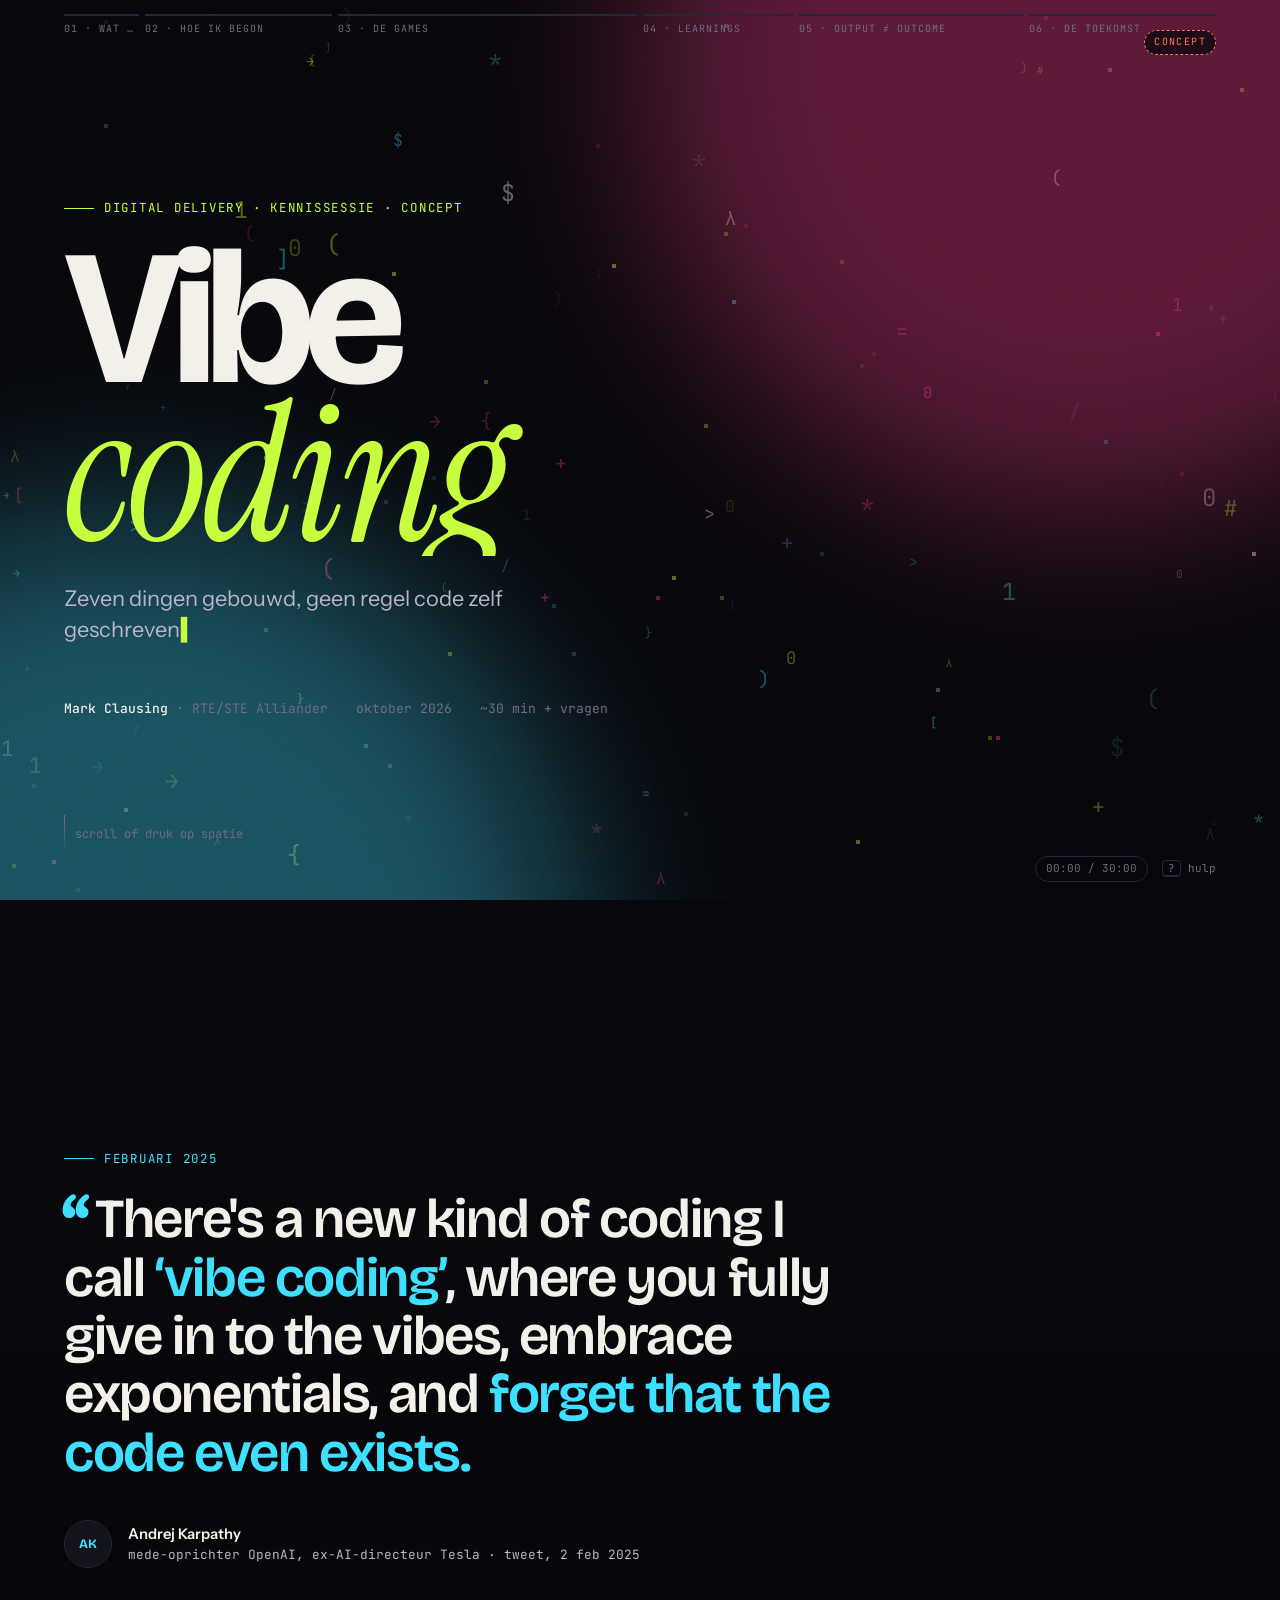
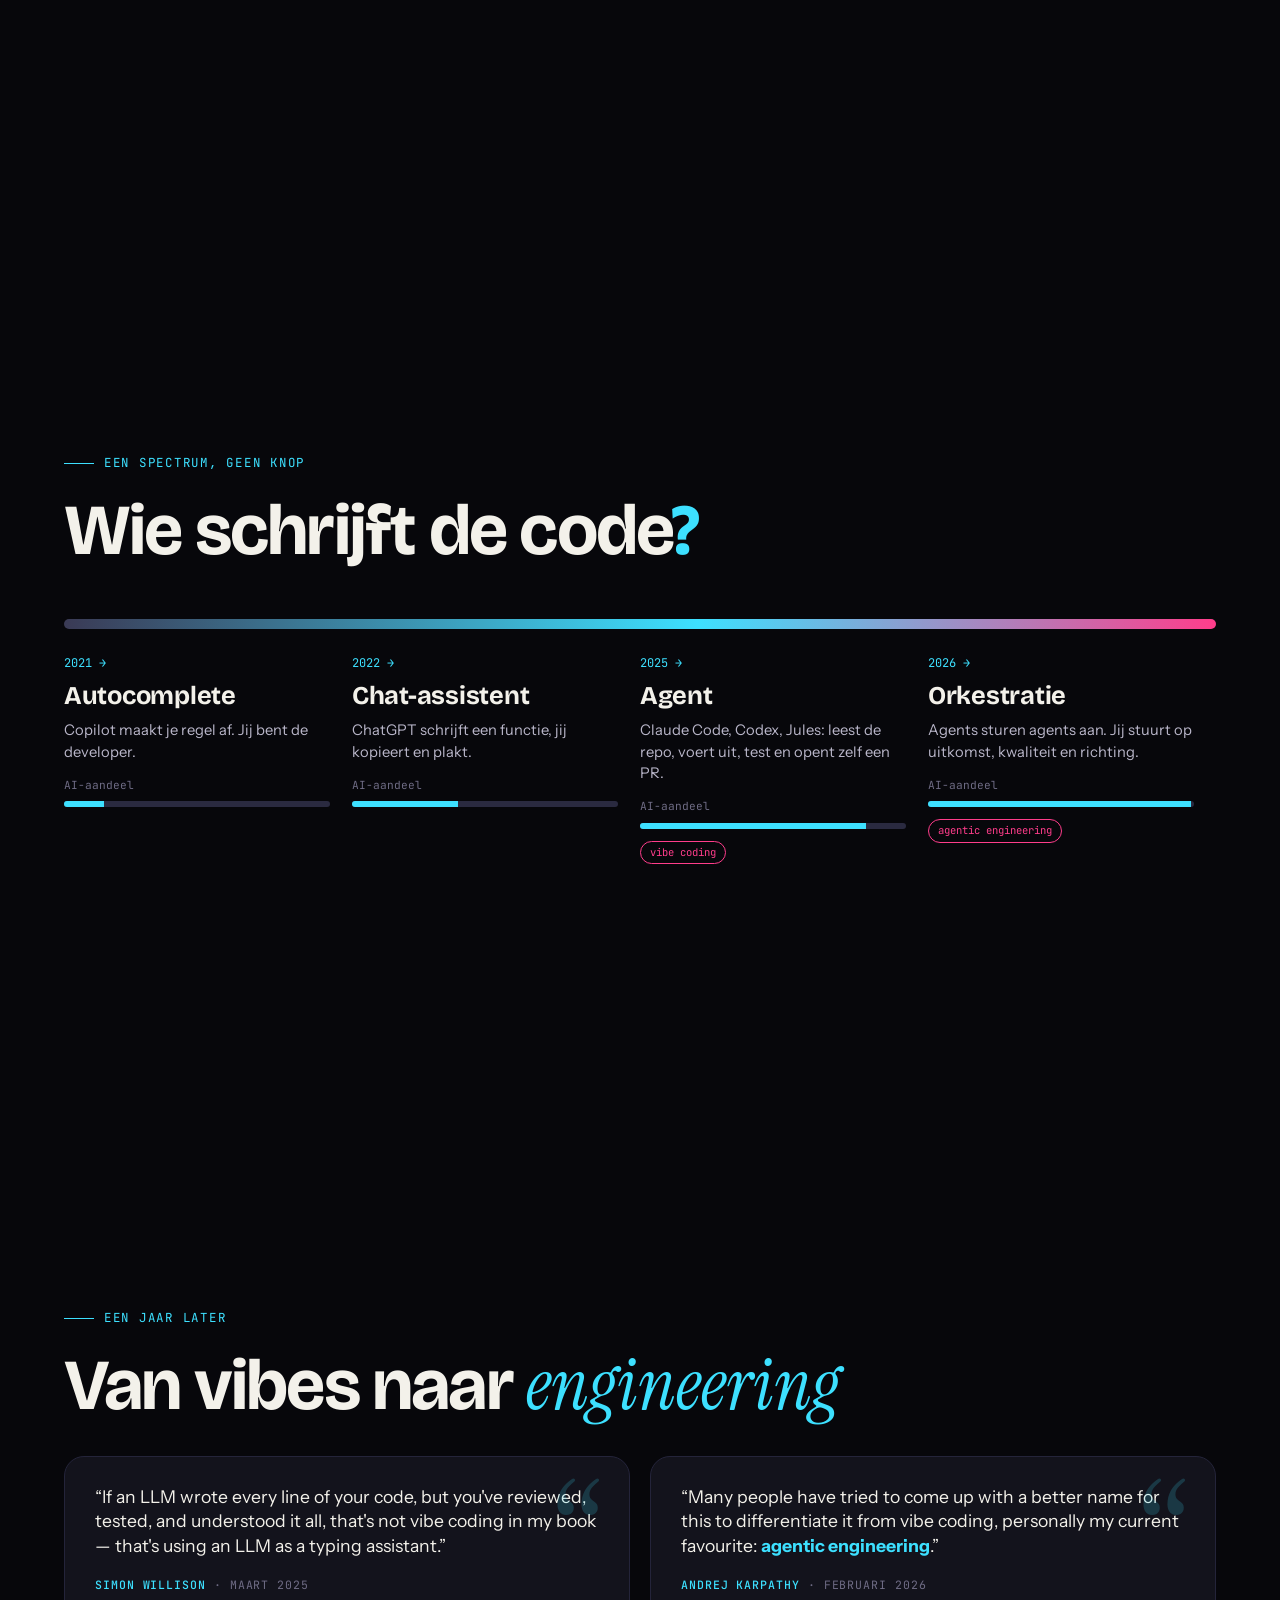
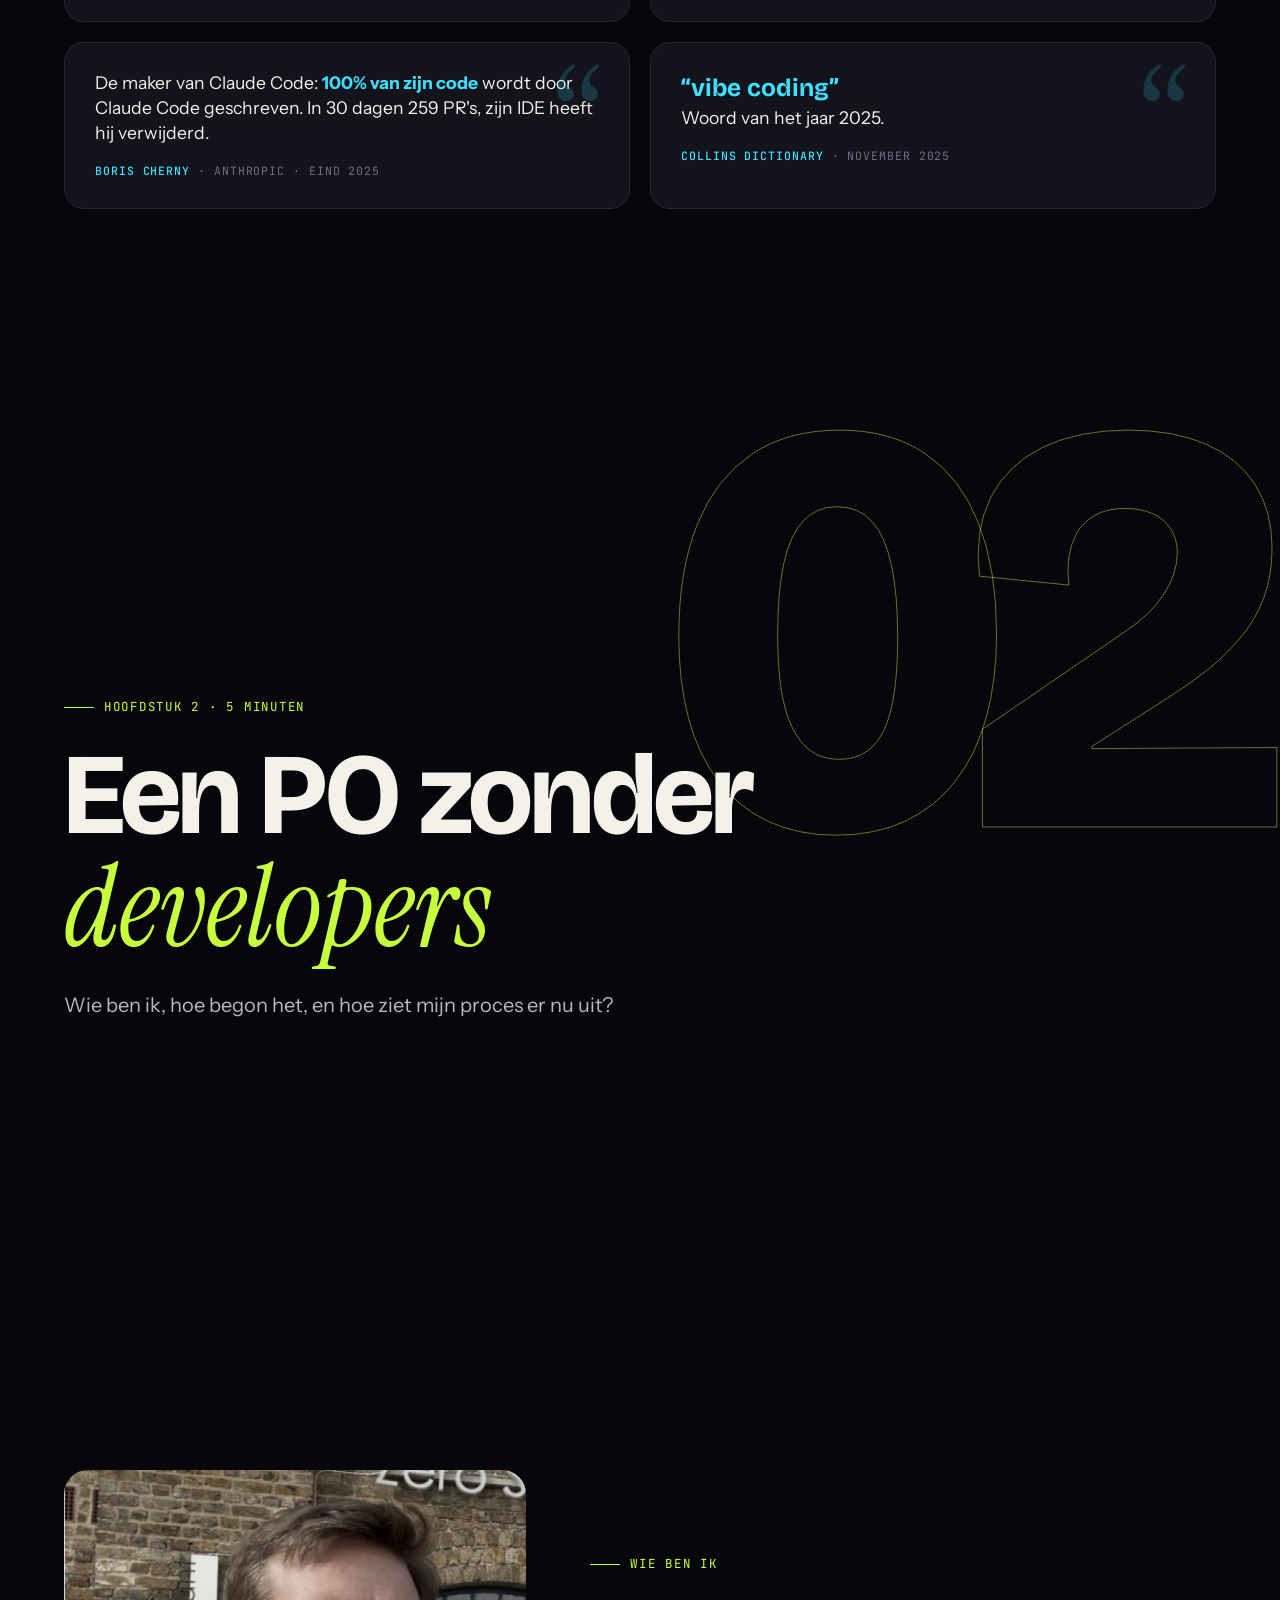
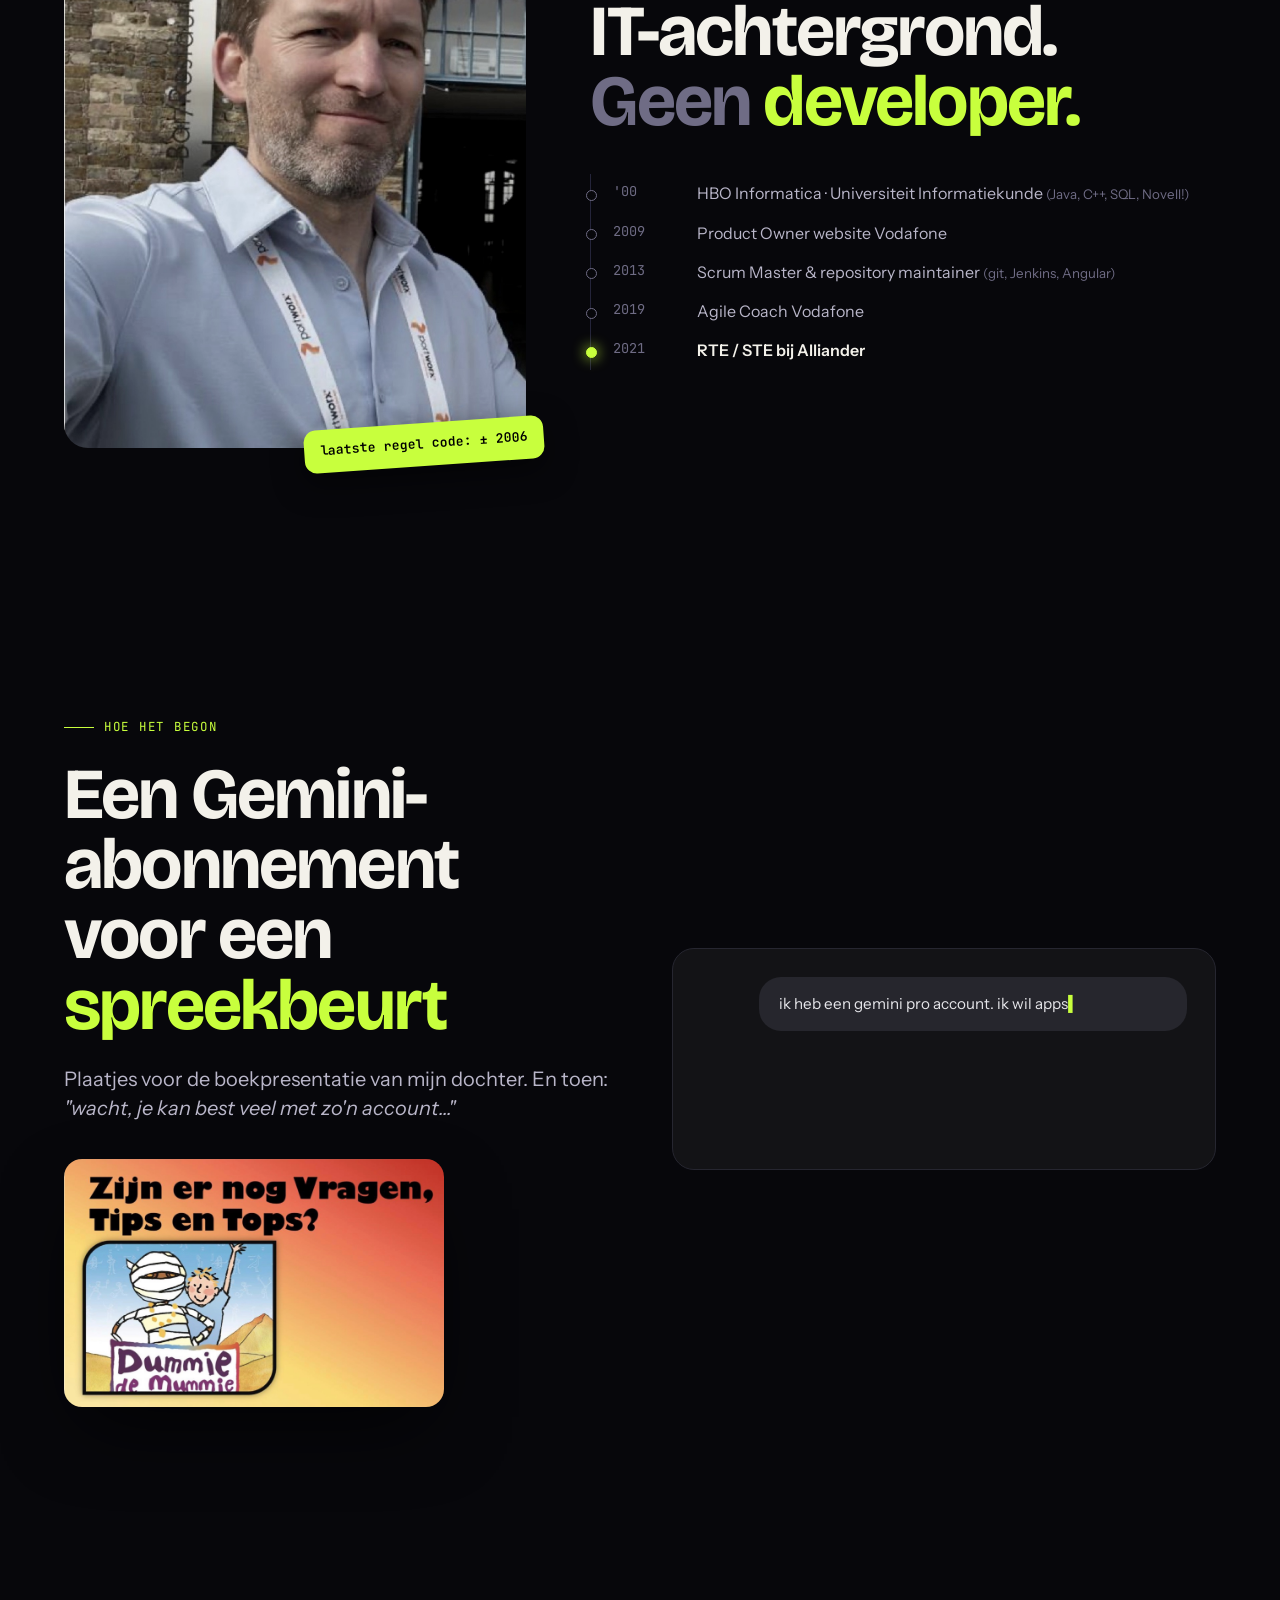
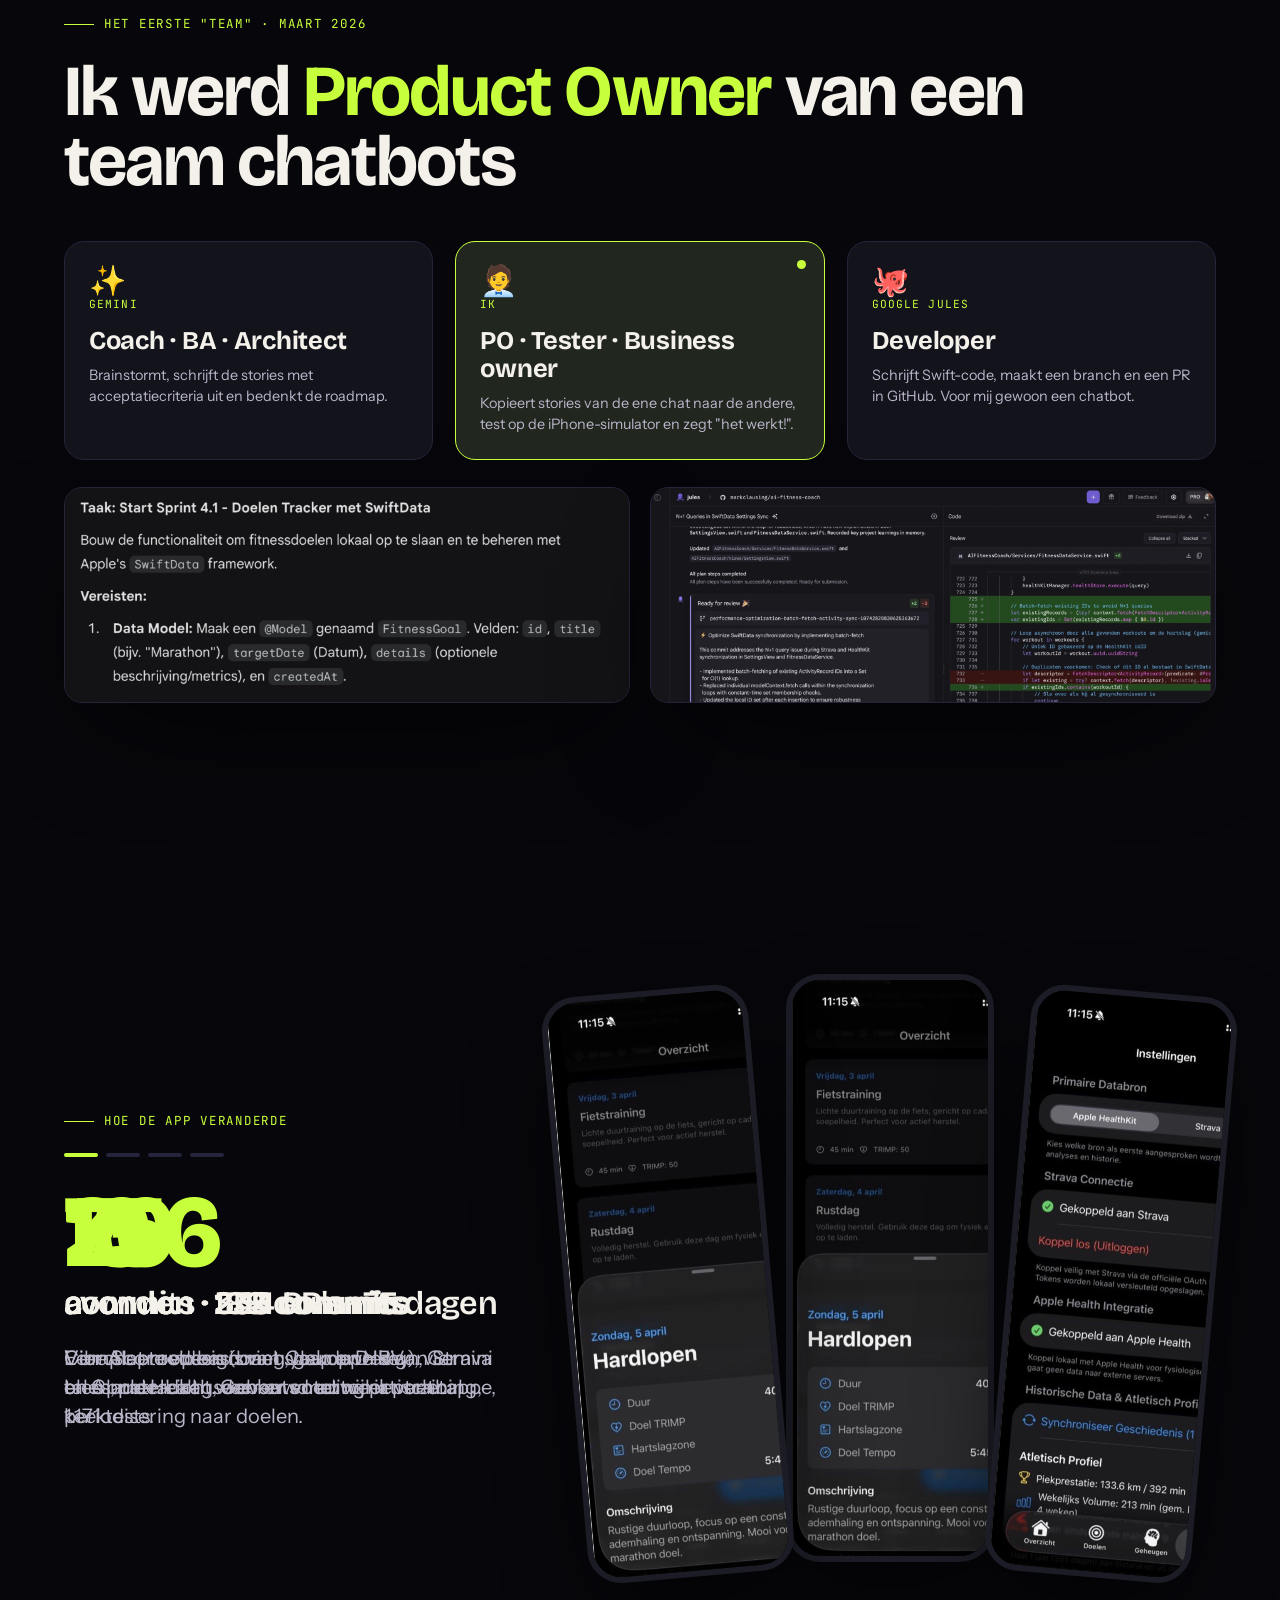
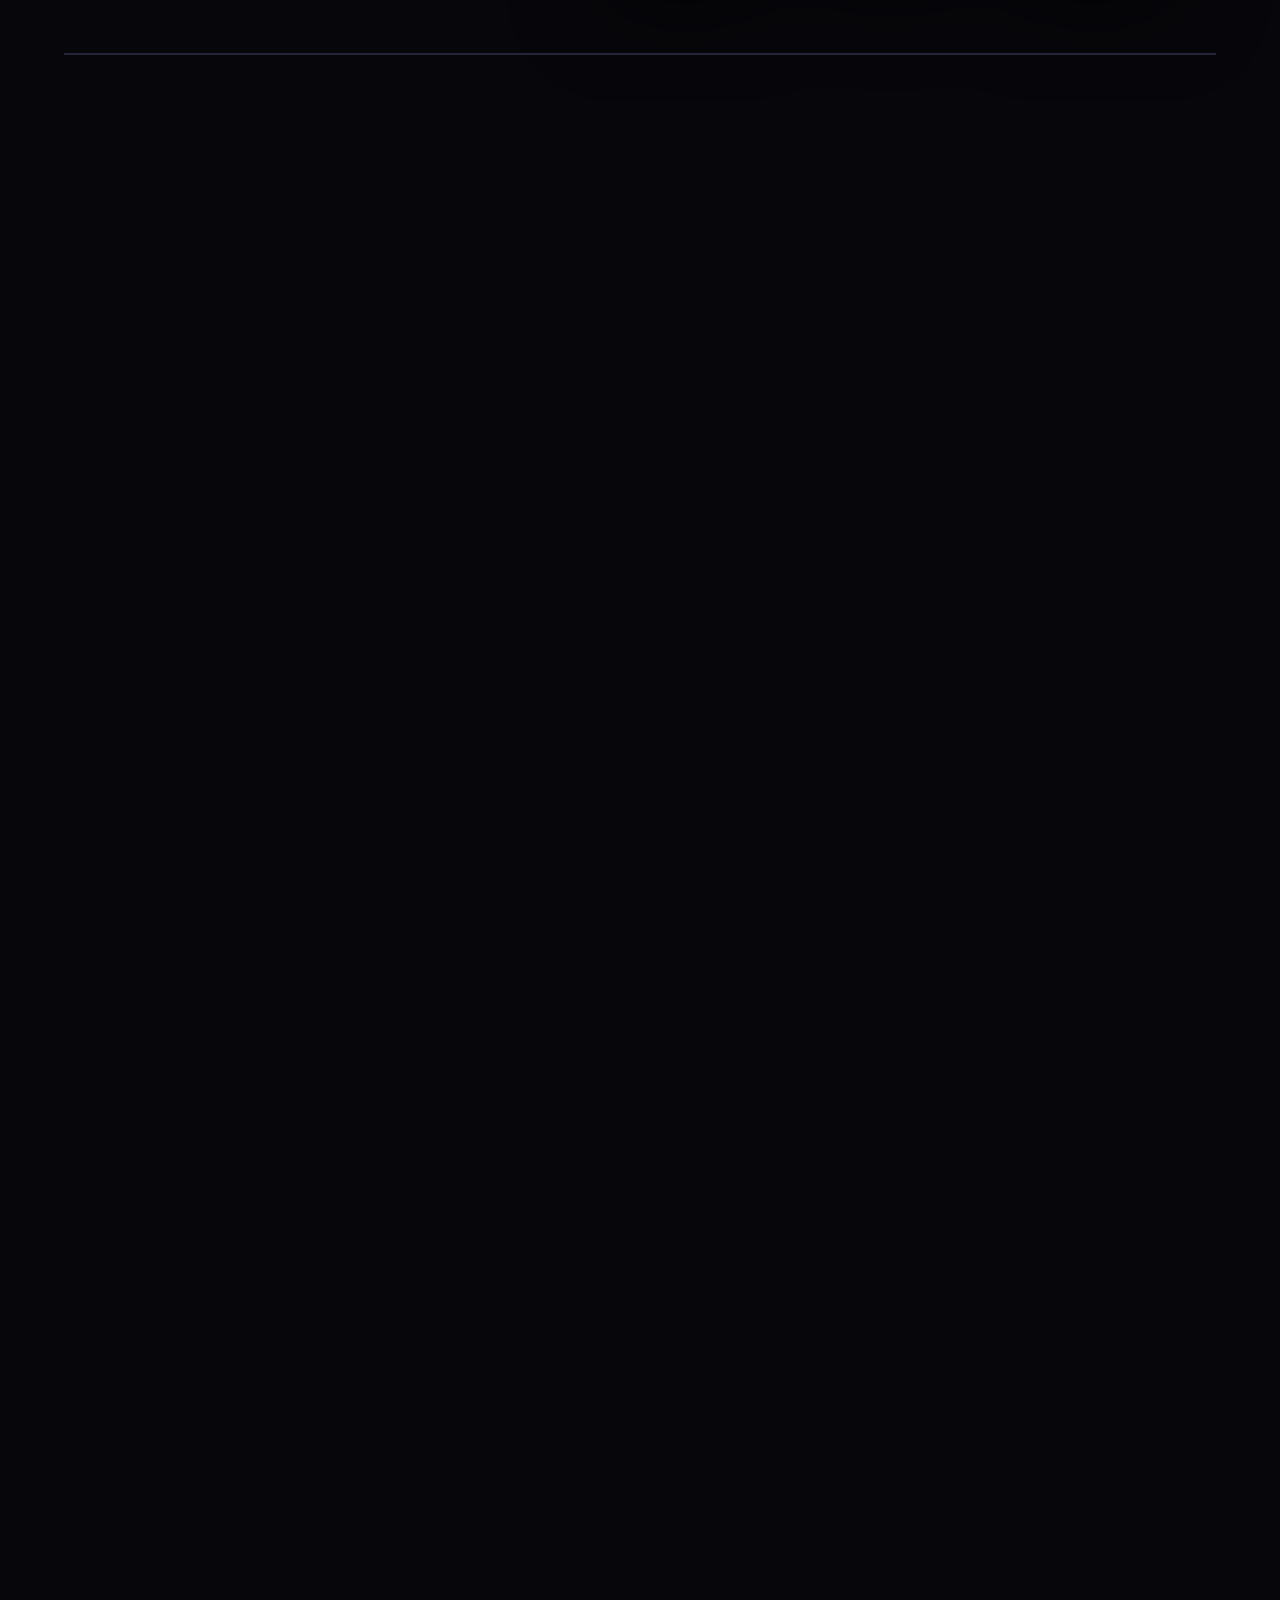
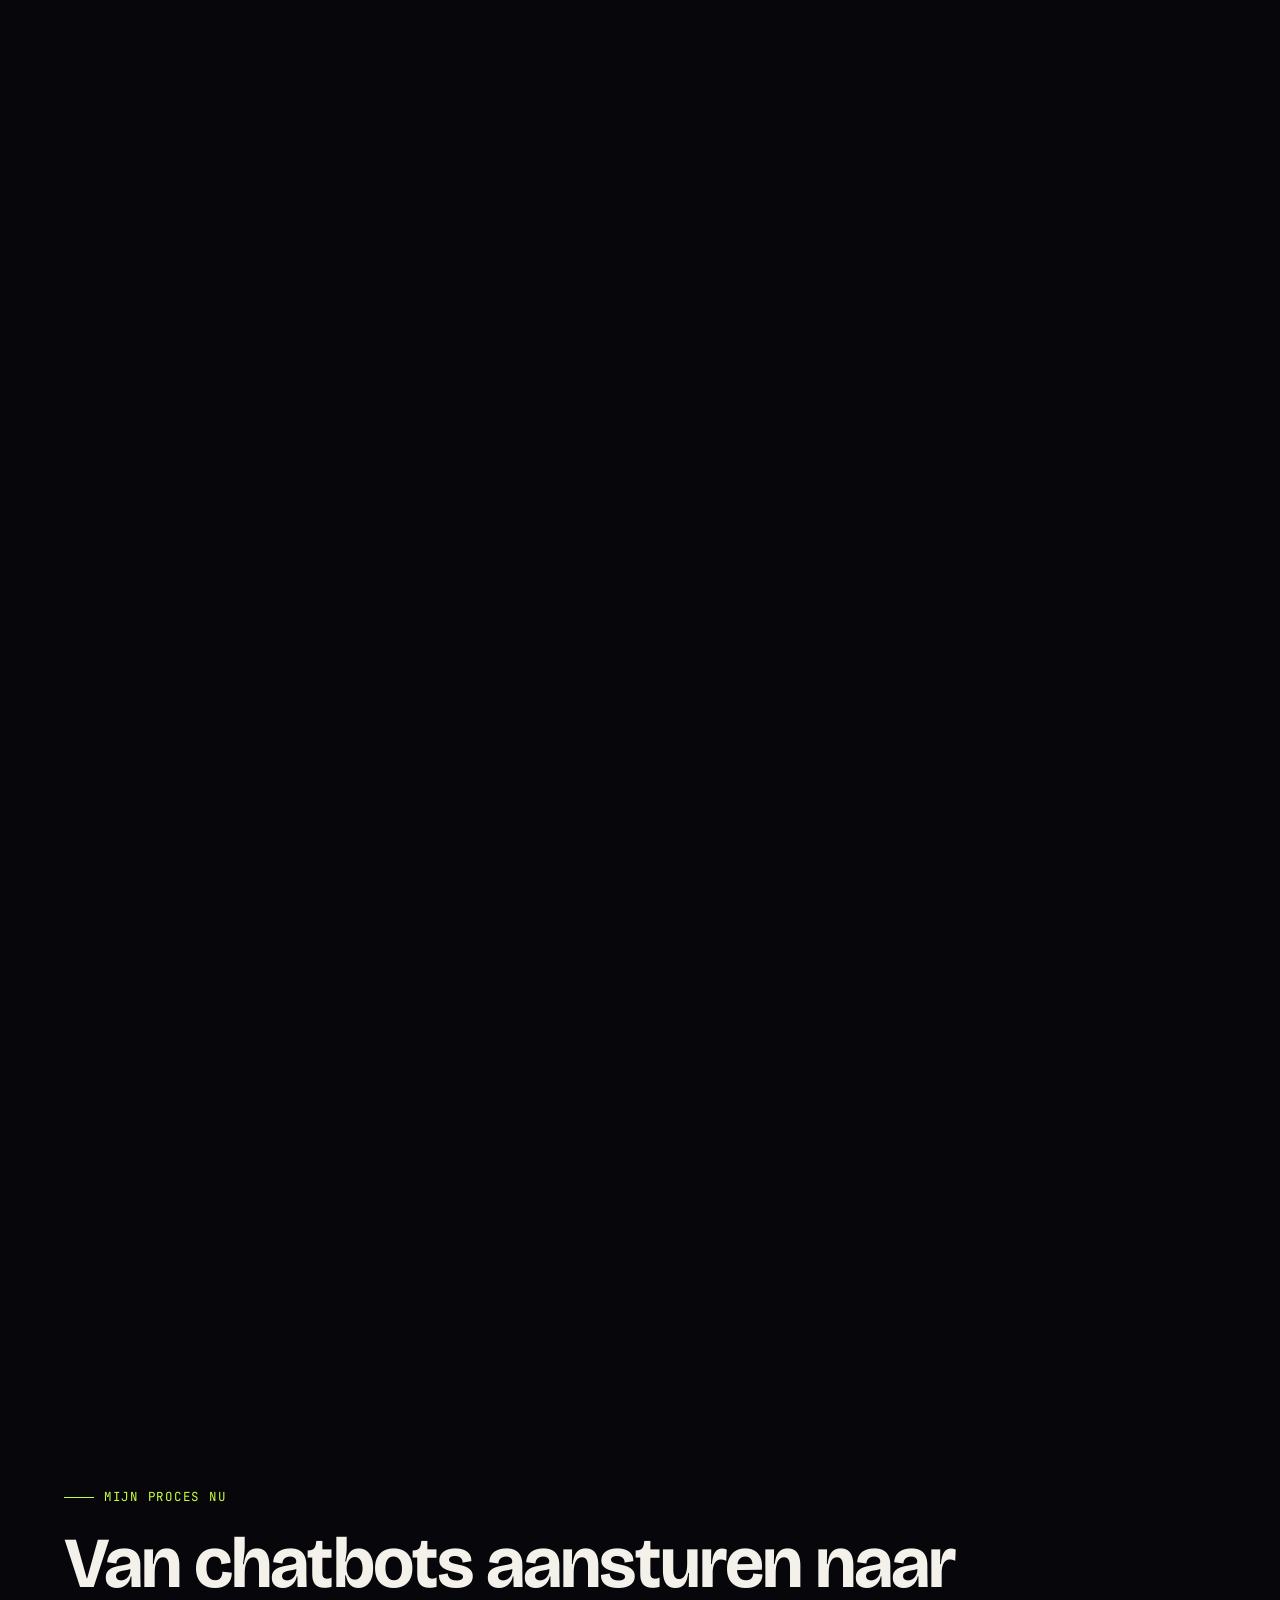
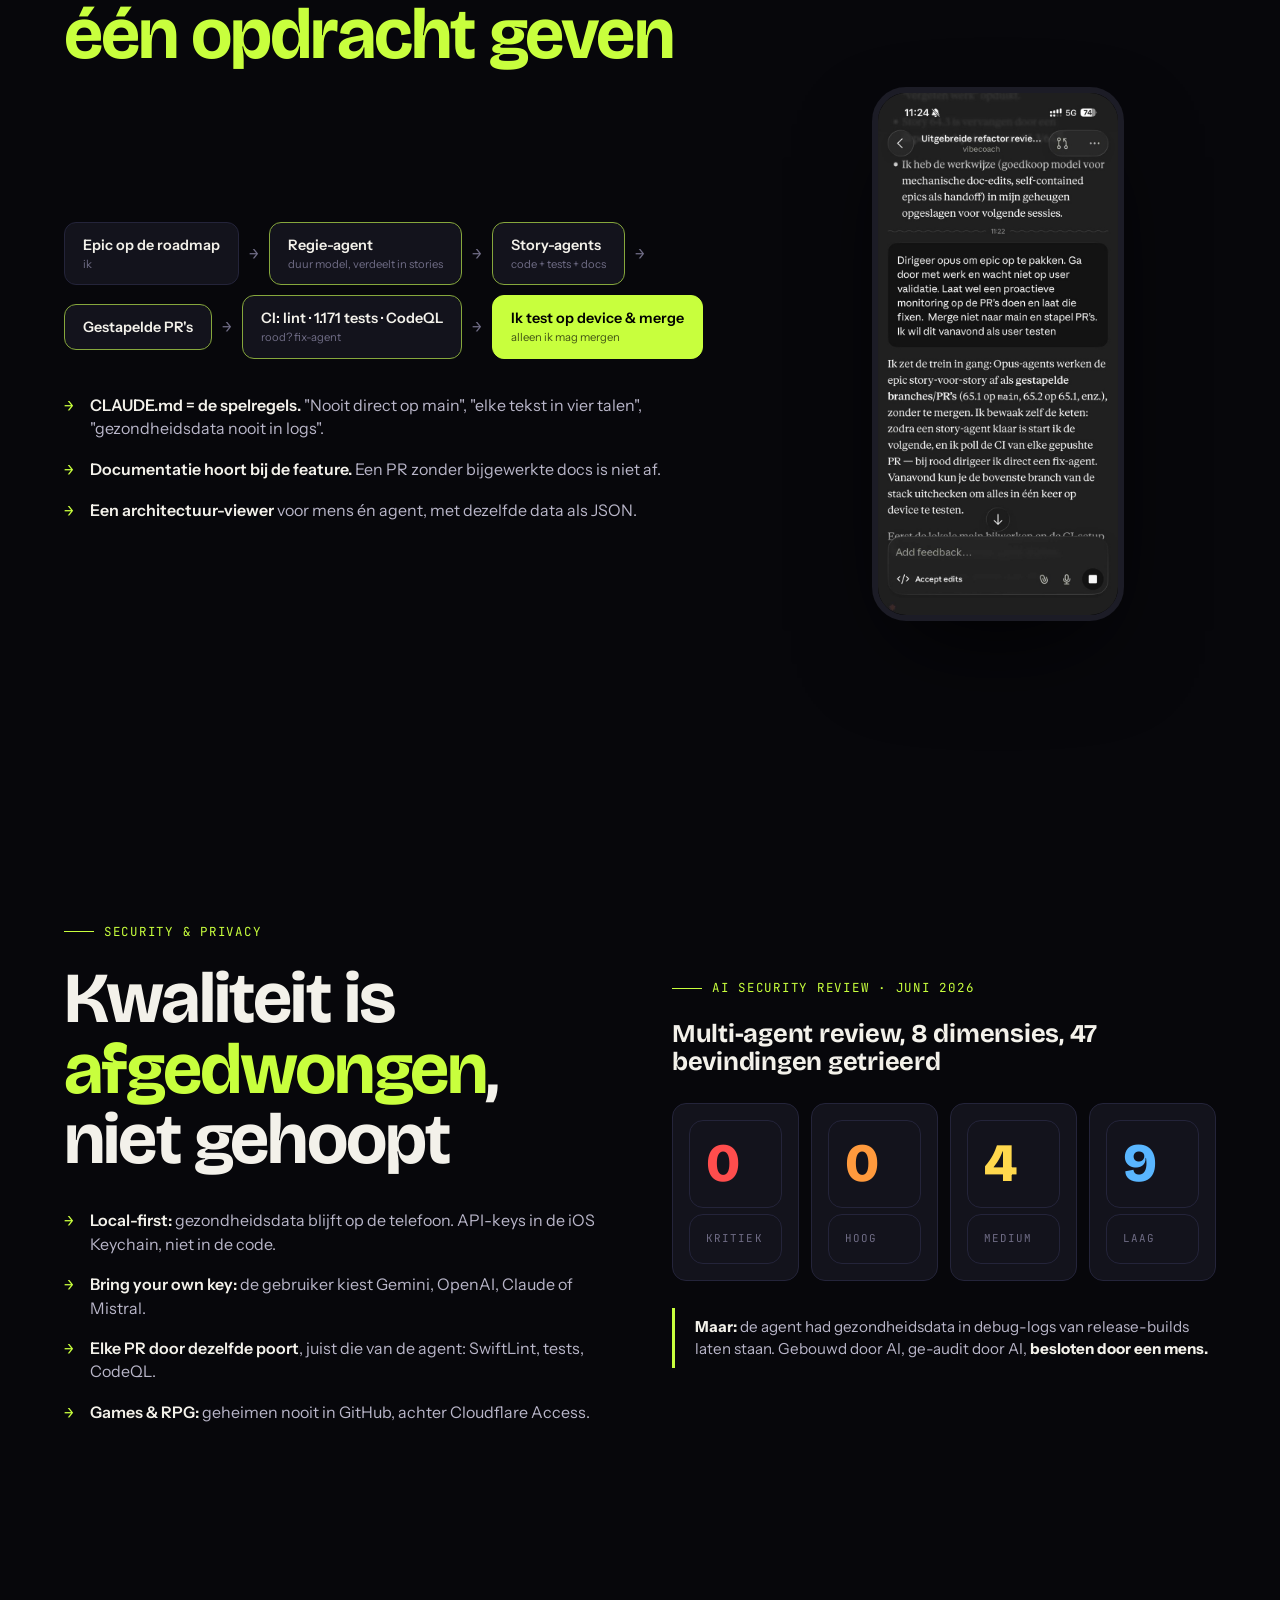
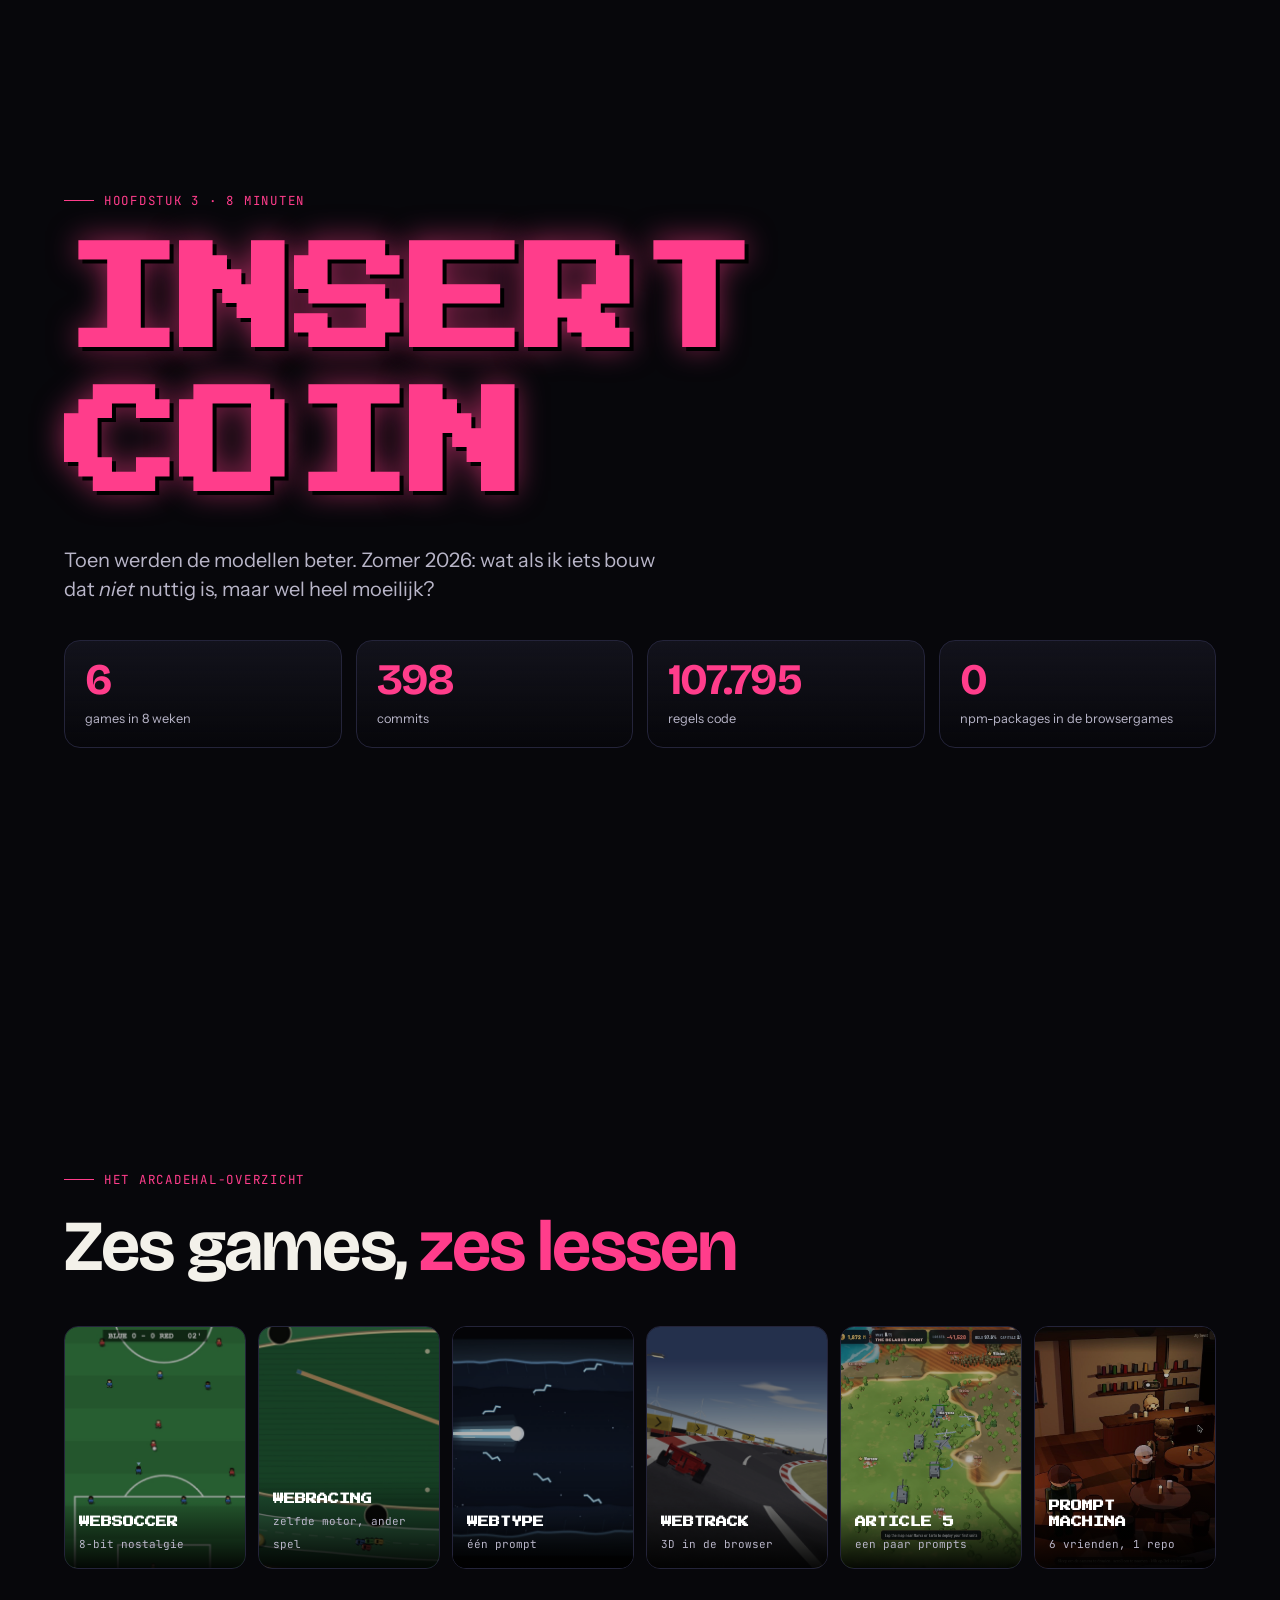
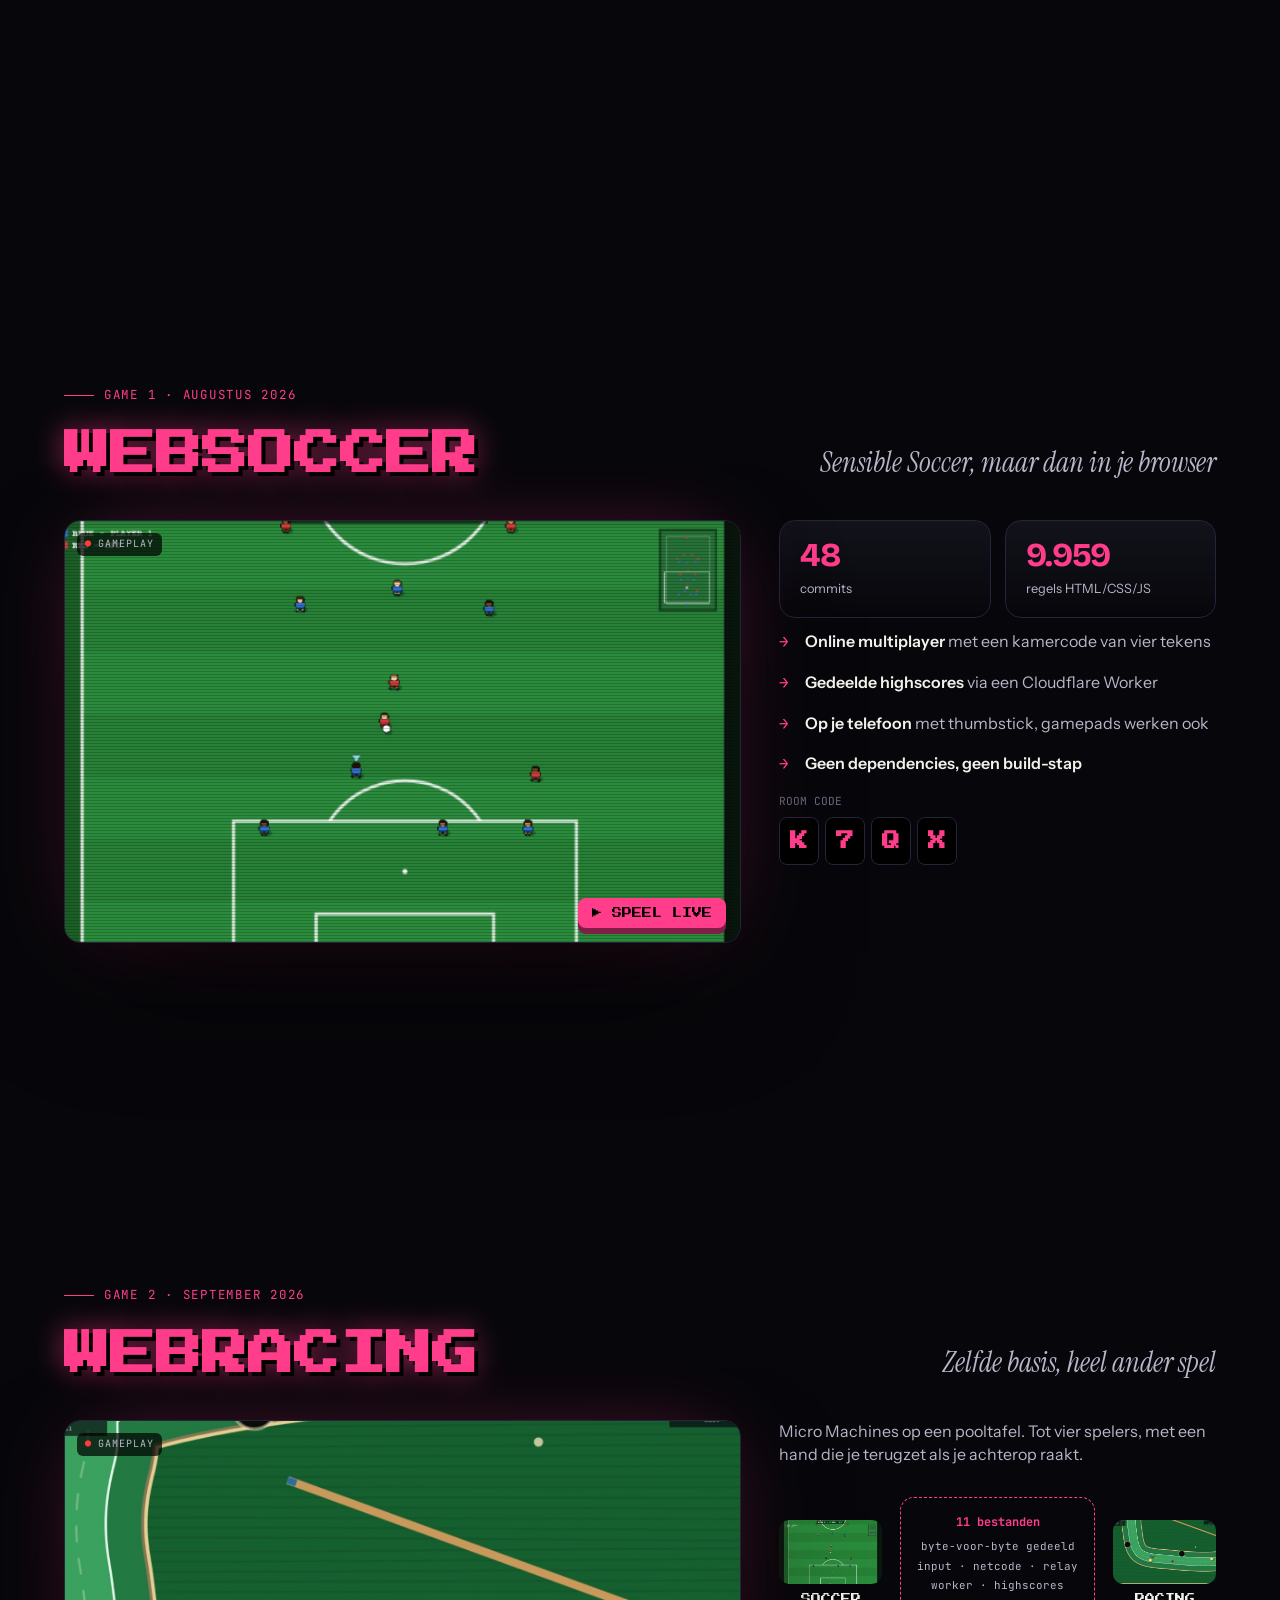
==== vibe-coding-concept/index.html @ ce7208ad "Concept: hoofdstuk over output versus outcome Een conceptversie van de presentatie met een nieuw hoo" ====
<!doctype html>
<html lang="nl">
<head>
<meta charset="utf-8">
<meta name="viewport" content="width=device-width, initial-scale=1">
<title>Vibe Coding (concept)</title>
<meta name="description" content="Conceptversie met een hoofdstuk over output versus outcome. Persoonlijke ervaringen met vibe coding en agentic engineering — en wat het betekent voor Digital Delivery en Change Delivery.">
<link rel="preconnect" href="https://fonts.googleapis.com">
<link rel="preconnect" href="https://fonts.gstatic.com" crossorigin>
<link href="https://fonts.googleapis.com/css2?family=Bricolage+Grotesque:opsz,wght@12..96,500;12..96,600;12..96,700;12..96,800&family=Instrument+Sans:wght@400;500;600&family=Instrument+Serif:ital@0;1&family=JetBrains+Mono:wght@400;500;600&family=Press+Start+2P&family=Cinzel:wght@700&display=swap" rel="stylesheet">
<link rel="stylesheet" href="../vibe-coding/styles.css">
<link rel="stylesheet" href="draft.css">
</head>
<body>

<!-- ======================= HUD ======================= -->
<nav class="hud-top" id="chapters" aria-label="Hoofdstukken">
  <div class="chap" data-ch="1" data-min="2" style="--c:var(--cyan);--min:2"><span class="fill"></span>01 · Wat is vibe coding</div>
  <div class="chap" data-ch="2" data-min="5" style="--c:var(--lime);--min:5"><span class="fill"></span>02 · Hoe ik begon</div>
  <div class="chap" data-ch="3" data-min="8" style="--c:var(--pink);--min:8"><span class="fill"></span>03 · De games</div>
  <div class="chap" data-ch="4" data-min="4" style="--c:var(--amber);--min:4"><span class="fill"></span>04 · Learnings</div>
  <div class="chap" data-ch="5" data-min="6" style="--c:#ff7a45;--min:6"><span class="fill"></span>05 · Output ≠ outcome</div>
  <div class="chap" data-ch="6" data-min="5" style="--c:var(--violet);--min:5"><span class="fill"></span>06 · De toekomst</div>
</nav>
<div class="concept-badge">concept</div>
<div class="hud-bottom">
  <span class="timer" id="timer" title="T = start/pauze, R = reset">00:00 / 30:00</span>
  <span><kbd>?</kbd> hulp</span>
</div>
<div class="notes-panel" id="notesPanel"></div>

<div class="help" id="help">
  <div class="box">
    <h4>Bediening</h4>
    <div><kbd>→</kbd> <kbd>↓</kbd> <kbd>spatie</kbd> <kbd>PgDn</kbd> volgende</div>
    <div><kbd>←</kbd> <kbd>↑</kbd> <kbd>PgUp</kbd> vorige</div>
    <div><kbd>1</kbd>–<kbd>6</kbd> spring naar hoofdstuk · <kbd>0</kbd> begin</div>
    <div><kbd>N</kbd> sprekersnotities · <kbd>T</kbd> timer start/pauze · <kbd>R</kbd> timer reset</div>
    <div><kbd>F</kbd> volledig scherm · <kbd>L</kbd> live game spelen (op game-slide)</div>
    <div><kbd>Esc</kbd> sluiten</div>
  </div>
</div>

<div class="modal" id="liveModal">
  <div class="bar"><span id="liveTitle">Live</span><button id="liveClose">Sluiten (Esc)</button></div>
  <iframe id="liveFrame" title="Live game" allow="fullscreen; gamepad; autoplay"></iframe>
</div>
<div class="lightbox" id="lightbox"><img alt=""></div>

<main>

<!-- ======================= TITEL ======================= -->
<section class="slide" id="hero" data-ch="0">
  <canvas id="heroCanvas"></canvas>
  <div class="glow a"></div><div class="glow b"></div>
  <div class="kicker" style="--accent:var(--lime)">Digital Delivery · kennissessie · concept</div>
  <h1><span class="line"><span>Vibe</span></span><span class="line"><span><em>coding</em></span></span></h1>
  <p class="sub">Zeven dingen gebouwd, geen regel code zelf geschreven<span class="cursor-blink"></span></p>
  <div class="meta">
    <span><b>Mark Clausing</b> · RTE/STE Alliander</span>
    <span>oktober 2026</span>
    <span>~30 min + vragen</span>
  </div>
  <div class="scroll-hint"><i></i> scroll of druk op spatie</div>
  <aside class="notes"><span class="t">Opening · 0:00</span>Welkom. Vandaag geen AI-training, maar een ervaringsverhaal: wat er gebeurt als iemand die al 20 jaar niet programmeert, AI-agents het werk laat doen. Aan het eind wil ik met jullie praten over wat dit betekent voor ons vak. <b>Vraag aan de zaal:</b> wie heeft er al eens iets gebouwd met Claude Code, Copilot of Cursor?</aside>
</section>

<!-- ======================= 01 WAT IS VIBE CODING ======================= -->
<section class="slide ch-1" data-ch="1" id="ch1">
  <div class="kicker r">Februari 2025</div>
  <p class="bigquote words" data-words>
    <span class="open">“</span>There's a new kind of coding I call <span class="key">‘vibe coding’</span>, where you fully give in to the vibes, embrace exponentials, and <span class="key">forget that the code even exists.</span>
  </p>
  <div class="cite r" style="--d:3">
    <div class="av">AK</div>
    <div><b>Andrej Karpathy</b>mede-oprichter OpenAI, ex-AI-directeur Tesla · tweet, 2 feb 2025</div>
  </div>
  <aside class="notes"><span class="t">01 · Herkomst · 2 min voor dit hoofdstuk</span>De term komt van Karpathy, februari 2025. Half als grap: je praat met de AI, accepteert alles wat eruit komt, en kijkt niet meer naar de code. Collins Dictionary maakte het eind 2025 zelfs <b>woord van het jaar</b>.</aside>
</section>

<section class="slide ch-1" data-ch="1">
  <div class="kicker r">Een spectrum, geen knop</div>
  <h2 class="r wide">Wie schrijft de code<span class="hl">?</span></h2>
  <div class="spectrum r" style="--d:1">
    <div class="rail"></div>
    <div class="step r" style="--d:2">
      <div class="yr">2021 →</div>
      <h3>Autocomplete</h3>
      <p>Copilot maakt je regel af. Jij bent de developer.</p>
      <div class="who">AI-aandeel</div><div class="bar"><i style="--ai:15%"></i></div>
    </div>
    <div class="step r" style="--d:3">
      <div class="yr">2022 →</div>
      <h3>Chat-assistent</h3>
      <p>ChatGPT schrijft een functie, jij kopieert en plakt.</p>
      <div class="who">AI-aandeel</div><div class="bar"><i style="--ai:40%"></i></div>
    </div>
    <div class="step r" style="--d:4">
      <div class="yr">2025 →</div>
      <h3>Agent</h3>
      <p>Claude Code, Codex, Jules: leest de repo, voert uit, test en opent zelf een PR.</p>
      <div class="who">AI-aandeel</div><div class="bar"><i style="--ai:85%"></i></div>
      <span class="tag">vibe coding</span>
    </div>
    <div class="step r" style="--d:5">
      <div class="yr">2026 →</div>
      <h3>Orkestratie</h3>
      <p>Agents sturen agents aan. Jij stuurt op uitkomst, kwaliteit en richting.</p>
      <div class="who">AI-aandeel</div><div class="bar"><i style="--ai:99%"></i></div>
      <span class="tag">agentic engineering</span>
    </div>
  </div>
  <aside class="notes"><span class="t">Spectrum</span>Vibe coding is geen aan/uit-knop maar een schuifje. Van links (AI vult je regel aan) naar rechts (je schrijft zelf geen code meer). Het verschil met "AI-tools voor developers": bij een <b>agent</b> geef je een doel, geen instructie. Die leest zelf de code, draait tests en levert een pull request op.</aside>
</section>

<section class="slide ch-1" data-ch="1">
  <div class="kicker r">Een jaar later</div>
  <h2 class="r wide">Van vibes naar <span class="serif hl">engineering</span></h2>
  <div class="quote-grid">
    <div class="qcard r" style="--d:1"><p>“If an LLM wrote every line of your code, but you've reviewed, tested, and understood it all, that's not vibe coding in my book — that's using an LLM as a typing assistant.”</p><div class="who"><b>Simon Willison</b> · maart 2025</div></div>
    <div class="qcard r" style="--d:2"><p>“Many people have tried to come up with a better name for this to differentiate it from vibe coding, personally my current favourite: <b class="hl">agentic engineering</b>.”</p><div class="who"><b>Andrej Karpathy</b> · februari 2026</div></div>
    <div class="qcard r" style="--d:3"><p>De maker van Claude Code: <b class="hl">100% van zijn code</b> wordt door Claude Code geschreven. In 30 dagen 259 PR's, zijn IDE heeft hij verwijderd.</p><div class="who"><b>Boris Cherny</b> · Anthropic · eind 2025</div></div>
    <div class="qcard r" style="--d:4"><p><span class="hl" style="font-family:var(--display);font-weight:700;font-size:1.4em">“vibe coding”</span><br>Woord van het jaar 2025.</p><div class="who"><b>Collins Dictionary</b> · november 2025</div></div>
  </div>
  <aside class="notes"><span class="t">Quotes · rond 2:00 ben je hier klaar</span>Belangrijk onderscheid: Willison zegt dat het pas vibe coding is als je de code niet begrijpt. Karpathy zelf noemt het een jaar later <b>agentic engineering</b>: je schrijft 1%, agents de rest, en jij bent verantwoordelijk voor de kwaliteit. Mijn verhaal begint als vibe coding en schuift langzaam naar engineering.</aside>
</section>

<!-- ======================= 02 HOE IK BEGON ======================= -->
<section class="slide opener ch-2" data-ch="2" id="ch2">
  <div class="num" data-parallax>02</div>
  <div class="kicker r">Hoofdstuk 2 · 5 minuten</div>
  <h2 class="r" style="--d:1">Een PO zonder <span class="serif hl">developers</span></h2>
  <p class="lede r" style="--d:2">Wie ben ik, hoe begon het, en hoe ziet mijn proces er nu uit?</p>
</section>

<section class="slide ch-2" data-ch="2">
  <div class="split wide-r">
    <div class="me-photo r from-left">
      <img src="../vibe-coding/assets/img/mark.jpg" alt="Mark Clausing">
      <div class="sticker">laatste regel code: ± 2006</div>
    </div>
    <div>
      <div class="kicker r">Wie ben ik</div>
      <h2 class="r" style="--d:1">IT-achtergrond.<br><span class="muted">Geen</span> <span class="hl">developer.</span></h2>
      <div class="cv">
        <div class="r" style="--d:2"><span>'00</span><p>HBO Informatica · Universiteit Informatiekunde <small class="muted">(Java, C++, SQL, Novell!)</small></p></div>
        <div class="r" style="--d:3"><span>2009</span><p>Product Owner website Vodafone</p></div>
        <div class="r" style="--d:4"><span>2013</span><p>Scrum Master &amp; repository maintainer <small class="muted">(git, Jenkins, Angular)</small></p></div>
        <div class="r" style="--d:5"><span>2019</span><p>Agile Coach Vodafone</p></div>
        <div class="r now" style="--d:6"><span>2021</span><p><b>RTE / STE bij Alliander</b></p></div>
      </div>
    </div>
  </div>
  <aside class="notes"><span class="t">02 · Wie ben ik · ~1 min</span>Ik ken de wereld van software goed, als PO, scrum master en coach, maar zelf programmeren deed ik voor het laatst zo'n 20 jaar geleden. Dat is relevant: alles wat jullie straks zien is gebouwd door iemand die de code niet zelf schrijft.</aside>
</section>

<section class="slide ch-2" data-ch="2">
  <div class="split">
    <div>
      <div class="kicker r">Hoe het begon</div>
      <h2 class="r" style="--d:1">Een Gemini-abonnement voor een <span class="hl">spreekbeurt</span></h2>
      <p class="lede r" style="--d:2">Plaatjes voor de boekpresentatie van mijn dochter. En toen: <i>"wacht, je kan best veel met zo'n account…"</i></p>
      <img class="dummie r zoom" style="--d:3;margin-top:4vh;max-width:380px" src="../vibe-coding/assets/img/dummie.jpg" alt="Spreekbeurt Dummie de Mummie">
    </div>
    <div class="chat r from-right" style="--d:2" data-typer>
      <div class="me"><span class="typed" data-text="ik heb een gemini pro account. ik wil apps kunnen maken, maar ik kan zelf niet programmeren, dus ik wil AI gebruiken: Jules? ik wil zoveel mogelijk lokaal doen op mijn Mac en het liefst in een docker container zodat ik meerdere projecten kan gebruiken. Ik wil GitHub…"></span></div>
      <div class="bot"><span class="spark"></span><div>Hoi! Wat een gaaf plan. Omdat je zelf niet programmeert, is het inzetten van een <b>autonome AI-agent</b> de slimste route om toch volwaardige apps te kunnen bouwen. Jules is hier inderdaad de perfecte kandidaat voor.</div></div>
    </div>
  </div>
  <aside class="notes"><span class="t">De eerste prompt · ~1 min</span>Dit was letterlijk mijn eerste prompt, maart 2026. Ik wist niet eens precies wat ik vroeg. Het idee: iets bouwen wat ik zelf gebruik. Een AI-fitnesscoach die mijn Strava- en Apple Health-data leest. "Scratching your own itch".</aside>
</section>

<section class="slide ch-2" data-ch="2">
  <div class="kicker r">Het eerste "team" · maart 2026</div>
  <h2 class="r wide">Ik werd <span class="hl">Product Owner</span> van een team chatbots</h2>
  <div class="team">
    <div class="role r" style="--d:1"><div class="ic">✨</div><div class="t">Gemini</div><h3>Coach · BA · Architect</h3><p>Brainstormt, schrijft de stories met acceptatiecriteria uit en bedenkt de roadmap.</p></div>
    <div class="role me r" style="--d:2"><span class="pulse"></span><div class="ic">🧑‍💼</div><div class="t">Ik</div><h3>PO · Tester · Business owner</h3><p>Kopieert stories van de ene chat naar de andere, test op de iPhone-simulator en zegt "het werkt!".</p></div>
    <div class="role r" style="--d:3"><div class="ic">🐙</div><div class="t">Google Jules</div><h3>Developer</h3><p>Schrijft Swift-code, maakt een branch en een PR in GitHub. Voor mij gewoon een chatbot.</p></div>
  </div>
  <div class="split team-shots" style="margin-top:3vh;gap:20px">
    <img class="frame r" style="--d:4" data-zoom src="../vibe-coding/assets/img/story.jpg" alt="Story uitgeschreven door Gemini">
    <img class="frame r" style="--d:5" data-zoom src="../vibe-coding/assets/img/jules.jpg" alt="Jules levert een PR op">
  </div>
  <aside class="notes"><span class="t">Proces in het begin · ~1 min</span>Mijn rol schoof van business owner ("ik wil een chat") naar PO met acceptatiecriteria ("en er moeten tests bij"). Gemini schreef sprints uit, ik kopieerde ze naar Jules. Een <b>INSTRUCTIES.md</b> in de repo was de enige documentatie. Na elke prompt een endorfineshot als het werkte.</aside>
</section>

<!-- App-evolutie: sticky, scroll-gestuurd -->
<section class="evo ch-2" data-ch="2" id="evo" data-evo>
  <span class="marker" style="top:0"></span>
  <span class="marker" style="top:100vh"></span>
  <span class="marker" style="top:200vh"></span>
  <span class="marker" style="top:300vh"></span>
  <div class="stick">
    <div>
      <div class="kicker">Hoe de app veranderde</div>
      <div class="dots"><i></i><i></i><i></i><i></i></div>
      <div class="steps">
        <div class="stage-txt"><div class="big">10<small>avonden · 188 commits</small></div><p class="lede">Een chat met een coach, gekoppeld aan Strava en Apple Health. Gebouwd terwijl ik voetbal keek.</p></div>
        <div class="stage-txt"><div class="big">15<small>avonden · 238 commits</small></div><p class="lede">Vibe Score op basis van slaap en HRV, blessuretracker, weer en voeding per training, periodisering naar doelen.</p></div>
        <div class="stage-txt"><div class="big">20<small>avonden · 255 commits</small></div><p class="lede">Compleet redesign met Claude Design, Gemini en Claude. Licht, donker en automatisch.</p></div>
        <div class="stage-txt"><div class="big">756<small>commits · 344 PR's · 75 dagen</small></div><p class="lede">Vier AI-providers (bring your own key), vier talen, meerdaagse events met weer per etappe, 1.171 tests.</p></div>
      </div>
    </div>
    <div class="shots">
      <div class="shot tri"><div class="phone"><img src="../vibe-coding/assets/img/vc10-1.jpg" alt=""></div><div class="phone"><img src="../vibe-coding/assets/img/vc10-2.jpg" alt=""></div><div class="phone"><img src="../vibe-coding/assets/img/vc10-3.jpg" alt=""></div></div>
      <div class="shot tri"><div class="phone"><img src="../vibe-coding/assets/img/vc15-1.jpg" alt=""></div><div class="phone"><img src="../vibe-coding/assets/img/vc15-2.jpg" alt=""></div><div class="phone"><img src="../vibe-coding/assets/img/vc15-3.jpg" alt=""></div></div>
      <div class="shot tri"><div class="phone"><img src="../vibe-coding/assets/img/vc20-1.jpg" alt=""></div><div class="phone"><img src="../vibe-coding/assets/img/vc20-2.jpg" alt=""></div><div class="phone"><img src="../vibe-coding/assets/img/vc20-3.jpg" alt=""></div></div>
      <div class="shot tri"><div class="phone"><img src="../vibe-coding/assets/img/vc-now-1.jpg" alt=""></div><div class="phone"><img src="../vibe-coding/assets/img/vc-now-2.jpg" alt=""></div><div class="phone"><img src="../vibe-coding/assets/img/vc-now-3.jpg" alt=""></div></div>
    </div>
    <div class="progress"><i></i></div>
  </div>
  <aside class="notes"><span class="t">App-evolutie · ~1 min · scroll rustig door de 4 fases</span>10 avonden: werkende app op mijn telefoon. 15: steeds slimmere logica. 20: complete redesign. Nu, oktober: 756 commits en 344 gemergde PR's. Nog steeds geen regel zelf geschreven, maar elke regel wel door CI gecontroleerd.</aside>
</section>

<section class="slide ch-2" data-ch="2">
  <div class="kicker r">Mijn proces nu</div>
  <h2 class="r wide">Van chatbots aansturen naar <span class="hl">één opdracht geven</span></h2>
  <div class="split wide-l" style="margin-top:2vh">
    <div>
      <div class="pipe">
        <div class="node r" style="--d:1">Epic op de roadmap<small>ik</small></div><span class="arr">→</span>
        <div class="node ai run r" style="--d:2;--i:0">Regie-agent<small>duur model, verdeelt in stories</small></div><span class="arr">→</span>
        <div class="node ai run r" style="--d:3;--i:1">Story-agents<small>code + tests + docs</small></div><span class="arr">→</span>
        <div class="node ai run r" style="--d:4;--i:2">Gestapelde PR's</div><span class="arr">→</span>
        <div class="node ai run r" style="--d:5;--i:3">CI: lint · 1.171 tests · CodeQL<small>rood? fix-agent</small></div><span class="arr">→</span>
        <div class="node me r" style="--d:6">Ik test op device &amp; merge<small>alleen ik mag mergen</small></div>
      </div>
      <ul class="list">
        <li class="r" style="--d:7"><b>CLAUDE.md = de spelregels.</b> "Nooit direct op main", "elke tekst in vier talen", "gezondheidsdata nooit in logs".</li>
        <li class="r" style="--d:8"><b>Documentatie hoort bij de feature.</b> Een PR zonder bijgewerkte docs is niet af.</li>
        <li class="r" style="--d:9"><b>Een architectuur-viewer</b> voor mens én agent, met dezelfde data als JSON.</li>
      </ul>
    </div>
    <div class="phone fit r from-right" style="--d:3;justify-self:center"><img src="../vibe-coding/assets/img/regie-agent.jpg" alt="Opdracht aan de regie-agent vanaf de telefoon"></div>
  </div>
  <aside class="notes"><span class="t">Proces nu · ~1 min</span>Rechts zie je een echte opdracht vanaf mijn telefoon: "Dirigeer Opus om de epic op te pakken, stapel de PR's, monitor de CI en laat fouten fixen. Ik wil het vanavond testen." Eén regie-agent (het duurste model) verdeelt het werk over goedkopere agents. Het voelt als een echt scrumteam: roadmap, PR's, CI, release-please, changelog.</aside>
</section>

<section class="slide ch-2" data-ch="2">
  <div class="split">
    <div>
      <div class="kicker r">Security &amp; privacy</div>
      <h2 class="r">Kwaliteit is <span class="hl">afgedwongen</span>, niet gehoopt</h2>
      <ul class="list">
        <li class="r" style="--d:1"><b>Local-first:</b> gezondheidsdata blijft op de telefoon. API-keys in de iOS Keychain, niet in de code.</li>
        <li class="r" style="--d:2"><b>Bring your own key:</b> de gebruiker kiest Gemini, OpenAI, Claude of Mistral.</li>
        <li class="r" style="--d:3"><b>Elke PR door dezelfde poort</b>, juist die van de agent: SwiftLint, tests, CodeQL.</li>
        <li class="r" style="--d:4"><b>Games &amp; RPG:</b> geheimen nooit in GitHub, achter Cloudflare Access.</li>
      </ul>
    </div>
    <div class="r from-right" style="--d:2">
      <div class="kicker">AI security review · juni 2026</div>
      <h3>Multi-agent review, 8 dimensies, 47 bevindingen getrieerd</h3>
      <div class="sev">
        <div class="crit"><div class="n" data-count="0">0</div><div class="l">kritiek</div></div>
        <div class="high"><div class="n" data-count="0">0</div><div class="l">hoog</div></div>
        <div class="med"><div class="n" data-count="4">4</div><div class="l">medium</div></div>
        <div class="low"><div class="n" data-count="9">9</div><div class="l">laag</div></div>
      </div>
      <p class="callout"><b>Maar:</b> de agent had gezondheidsdata in debug-logs van release-builds laten staan. Gebouwd door AI, ge-audit door AI, <b>besloten door een mens.</b></p>
    </div>
  </div>
  <aside class="notes"><span class="t">Security · ~1 min · rond 7:00 ben je hier klaar</span>De vraag die jullie natuurlijk hebben: is het veilig? Ik heb een AI security review laten draaien met meerdere agents die elkaars bevindingen tegen de code verifiëren. Geen kritieke of hoge issues. Wel dingen die een mens had moeten zien, zoals de prompt met gezondheidsdata in de logs. <b>Les:</b> AI vindt ook AI-fouten, maar iemand moet de vragen stellen.</aside>
</section>

<!-- ======================= 03 GAMES ======================= -->
<section class="slide opener ch-3" data-ch="3" id="ch3">
  <div class="num" data-parallax>03</div>
  <div class="kicker r">Hoofdstuk 3 · 8 minuten</div>
  <h2 class="r arcade-title" style="--d:1;max-width:none">INSERT COIN</h2>
  <p class="lede r" style="--d:2">Toen werden de modellen beter. Zomer 2026: wat als ik iets bouw dat <i>niet</i> nuttig is, maar wel heel moeilijk?</p>
  <div class="stats r" style="--d:3;--cols:4">
    <div class="stat"><div class="n" data-count="6">6</div><div class="l">games in 8 weken</div></div>
    <div class="stat"><div class="n" data-count="398">398</div><div class="l">commits</div></div>
    <div class="stat"><div class="n" data-count="107795" data-fmt>107.795</div><div class="l">regels code</div></div>
    <div class="stat"><div class="n" data-count="0">0</div><div class="l">npm-packages in de browsergames</div></div>
  </div>
</section>

<section class="slide ch-3" data-ch="3">
  <div class="kicker r">Het arcadehal-overzicht</div>
  <h2 class="r wide">Zes games, <span class="hl">zes lessen</span></h2>
  <div class="game-grid">
    <a class="gcard r zoom" style="--d:1" href="#g-soccer"><img src="../vibe-coding/assets/img/soccer-gameplay.jpg" alt=""><div class="cap"><b>WEBSOCCER</b><span>8-bit nostalgie</span></div></a>
    <a class="gcard r zoom" style="--d:2" href="#g-racing"><img src="../vibe-coding/assets/img/racing-gameplay.jpg" alt=""><div class="cap"><b>WEBRACING</b><span>zelfde motor, ander spel</span></div></a>
    <a class="gcard r zoom" style="--d:3" href="#g-type"><img src="../vibe-coding/assets/img/type-beam.jpg" alt=""><div class="cap"><b>WEBTYPE</b><span>één prompt</span></div></a>
    <a class="gcard r zoom" style="--d:4" href="#g-track"><img src="../vibe-coding/assets/img/track-banked.jpg" alt=""><div class="cap"><b>WEBTRACK</b><span>3D in de browser</span></div></a>
    <a class="gcard r zoom" style="--d:5" href="#g-ta"><img src="../vibe-coding/assets/img/ta-swarm.jpg" alt=""><div class="cap"><b>ARTICLE 5</b><span>een paar prompts</span></div></a>
    <a class="gcard r zoom" style="--d:6" href="#g-rpg"><img src="../vibe-coding/assets/img/rpg-herberg-del-thoren.jpg" alt=""><div class="cap"><b>PROMPT MACHINA</b><span>6 vrienden, 1 repo</span></div></a>
  </div>
  <aside class="notes"><span class="t">03 · Overzicht · ~30 sec</span>Zes games, elk met een eigen les. Ik loop ze snel langs en laat ze vooral zien. Tijd over? Druk op <b>L</b> om een game live te spelen.</aside>
</section>

<!-- WEBSOCCER -->
<section class="slide game ch-3" data-ch="3" id="g-soccer">
  <div class="head">
    <div><div class="kicker r">Game 1 · augustus 2026</div><h2 class="r arcade-title">WEBSOCCER</h2></div>
    <div class="tagline r" style="--d:1">Sensible Soccer, maar dan in je browser</div>
  </div>
  <div class="body">
    <div class="r zoom" style="--d:2">
      <div class="screen crt" data-video="../vibe-coding/assets/video/websoccer.mp4" data-live="https://markclausing.github.io/websoccer/" data-title="WebSoccer">
        <span class="badge rec">gameplay</span>
        <div class="slides">
          <img src="../vibe-coding/assets/img/soccer-gameplay.jpg" alt=""><img src="../vibe-coding/assets/img/soccer-menu.jpg" alt=""><img src="../vibe-coding/assets/img/soccer-highscore.jpg" alt=""><img src="../vibe-coding/assets/img/soccer-mobile.jpg" alt="">
        </div>
        <button class="live">▶ SPEEL LIVE</button>
      </div>
    </div>
    <div class="facts">
      <div class="stats r" style="--d:3;--cols:2">
        <div class="stat"><div class="n" data-count="48">48</div><div class="l">commits</div></div>
        <div class="stat"><div class="n" data-count="10056" data-fmt>10.056</div><div class="l">regels HTML/CSS/JS</div></div>
      </div>
      <ul class="list r" style="--d:4;margin-top:0">
        <li><b>Online multiplayer</b> met een kamercode van vier tekens</li>
        <li><b>Gedeelde highscores</b> via een Cloudflare Worker</li>
        <li><b>Op je telefoon</b> met thumbstick, gamepads werken ook</li>
        <li><b>Geen dependencies, geen build-stap</b></li>
      </ul>
      <div class="r" style="--d:5"><span class="muted mono" style="font-size:.7em">ROOM CODE</span><br><span class="room"><b style="--i:0">K</b><b style="--i:1">7</b><b style="--i:2">Q</b><b style="--i:3">X</b></span></div>
    </div>
  </div>
  <aside class="notes"><span class="t">WebSoccer · ~2 min</span>De les: <b>nostalgie als specificatie</b>. "Zoals Sensible Soccer" is een enorm rijke prompt; het model weet precies wat je bedoelt. Multiplayer en highscores lijken moeilijk, maar de agent bouwde netcode, relay en een Worker in een paar avonden. Er zit ook een tennisspel (webtennis) op dezelfde motor.</aside>
</section>

<!-- WEBRACING -->
<section class="slide game ch-3" data-ch="3" id="g-racing">
  <div class="head">
    <div><div class="kicker r">Game 2 · september 2026</div><h2 class="r arcade-title">WEBRACING</h2></div>
    <div class="tagline r" style="--d:1">Zelfde basis, heel ander spel</div>
  </div>
  <div class="body">
    <div class="r zoom" style="--d:2">
      <div class="screen" data-video="../vibe-coding/assets/video/webracing.mp4" data-live="https://markclausing.github.io/webracing/" data-title="WebRacing">
        <span class="badge rec">gameplay</span>
        <div class="slides">
          <img src="../vibe-coding/assets/img/racing-gameplay.jpg" alt=""><img src="../vibe-coding/assets/img/racing-slide.jpg" alt=""><img src="../vibe-coding/assets/img/racing-finish.jpg" alt=""><img src="../vibe-coding/assets/img/racing-records.jpg" alt="">
        </div>
        <button class="live">▶ SPEEL LIVE</button>
      </div>
    </div>
    <div class="facts">
      <p class="r" style="--d:3;color:var(--ink-2)">Micro Machines op een pooltafel. Tot vier spelers, met een hand die je terugzet als je achterop raakt.</p>
      <div class="shared r" style="--d:4">
        <div class="g"><img src="../vibe-coding/assets/img/soccer-gameplay.jpg" alt="">SOCCER</div>
        <div class="core"><b>11 bestanden</b>byte-voor-byte gedeeld<br>input · netcode · relay<br>worker · highscores<br>spraak-commentator</div>
        <div class="g"><img src="../vibe-coding/assets/img/racing-slide.jpg" alt="">RACING</div>
      </div>
      <p class="callout r" style="--d:5">Een sync-script controleert dat de kopieën niet uit elkaar drijven. <b>Hergebruik zonder framework.</b></p>
    </div>
  </div>
  <aside class="notes"><span class="t">WebRacing · ~1,5 min</span>De les: <b>als je fundament goed is, wordt het volgende spel goedkoop</b>. 16 commits voor een compleet racespel, omdat multiplayer, highscores, gamepad- en touch-input en zelfs de commentator al bestonden. Herkenbaar voor platformteams: investeer in de basis.</aside>
</section>

<!-- WEBTYPE -->
<section class="slide game ch-3" data-ch="3" id="g-type">
  <div class="head">
    <div><div class="kicker r">Game 3 · 2 september 2026</div><h2 class="r arcade-title">WEBTYPE</h2></div>
    <div class="tagline r" style="--d:1">Eén prompt. Eén avond.</div>
  </div>
  <div class="body">
    <div class="r zoom" style="--d:2">
      <div class="screen" data-video="../vibe-coding/assets/video/webtype.mp4" data-live="https://markclausing.github.io/webtype/" data-title="WebType">
        <span class="badge rec">gameplay</span>
        <div class="slides">
          <img src="../vibe-coding/assets/img/type-beam.jpg" alt=""><img src="../vibe-coding/assets/img/type-boss.jpg" alt=""><img src="../vibe-coding/assets/img/type-climb.jpg" alt=""><img src="../vibe-coding/assets/img/type-scores.jpg" alt="">
        </div>
        <button class="live">▶ SPEEL LIVE</button>
      </div>
    </div>
    <div class="facts">
      <div class="term r" style="--d:3">
        <div class="ln h" style="--i:0">$ git log --reverse webtype</div>
        <div class="ln" style="--i:1"><span class="t">18:59</span>WebType: a corridor shooter, on the same engine…</div>
        <div class="ln" style="--i:2"><span class="t">19:12</span>Give the name picker something to press</div>
        <div class="ln" style="--i:3"><span class="t">19:31</span>Make the corridor fill up, and keep filling up</div>
        <div class="ln" style="--i:4"><span class="t">19:36</span>A track per stage, and a way to stop on a phone</div>
        <div class="ln" style="--i:5"><span class="t">23:08</span>Three weapons worth learning</div>
        <div class="ln" style="--i:6"><span class="t">23:44</span>Bosses that belong somewhere</div>
        <div class="ln h" style="--i:7">10 commits · 12.676 regels · 5 stages · online 2P</div>
      </div>
      <p class="callout r" style="--d:5">R-Type als referentie. Het eerste commit was <b>al speelbaar</b>, de rest was finetunen.</p>
    </div>
  </div>
  <aside class="notes"><span class="t">WebType · ~1,5 min</span>De les: <b>de modellen zijn zo goed geworden dat één goede prompt een compleet spel oplevert</b>. Eerste commit om 18:59 was al een werkende shoot-em-up met pod, beam en multiplayer. Wat ik daarna deed was vooral smaak: wapens die het leren waard zijn, bosses die ergens bij horen.</aside>
</section>

<!-- WEBTRACK -->
<section class="slide game ch-3" data-ch="3" id="g-track">
  <div class="head">
    <div><div class="kicker r">Game 4 · september 2026</div><h2 class="r arcade-title">WEBTRACK</h2></div>
    <div class="tagline r" style="--d:1">3D in de browser, van lelijk naar mooi</div>
  </div>
  <div class="body">
    <div class="r zoom" style="--d:2">
      <div class="screen" data-video="../vibe-coding/assets/video/webtrack.mp4" data-live="https://markclausing.github.io/webtrack/" data-title="WebTrack">
        <span class="badge rec">gameplay</span>
        <div class="slides">
          <img src="../vibe-coding/assets/img/track-banked.jpg" alt=""><img src="../vibe-coding/assets/img/track-street.jpg" alt=""><img src="../vibe-coding/assets/img/track-dusk.jpg" alt=""><img src="../vibe-coding/assets/img/track-night.jpg" alt="">
        </div>
        <button class="live">▶ SPEEL LIVE</button>
      </div>
      <div class="filmstrip">
        <figure><img data-zoom src="../vibe-coding/assets/img/track-evo-1.jpg" alt=""><figcaption>3 sep</figcaption></figure>
        <figure><img data-zoom src="../vibe-coding/assets/img/track-evo-3.jpg" alt=""><figcaption>5 sep</figcaption></figure>
        <figure><img data-zoom src="../vibe-coding/assets/img/track-grid.jpg" alt=""><figcaption>start</figcaption></figure>
        <figure><img data-zoom src="../vibe-coding/assets/img/track-dusk.jpg" alt=""><figcaption>schemer</figcaption></figure>
        <figure><img data-zoom src="../vibe-coding/assets/img/track-night.jpg" alt=""><figcaption>nacht</figcaption></figure>
        <figure><img data-zoom src="../vibe-coding/assets/img/track-street.jpg" alt=""><figcaption>Monaco</figcaption></figure>
      </div>
    </div>
    <div class="facts">
      <div class="ba small r" style="--d:3" data-ba>
        <img src="../vibe-coding/assets/img/track-evo-2.jpg" alt="Eerste versie">
        <img class="after" src="../vibe-coding/assets/img/track-banked.jpg" alt="Huidige versie">
        <div class="handle"></div>
        <span class="lbl l">3 SEP</span><span class="lbl r">NU</span>
      </div>
      <div class="stats r" style="--d:4;--cols:2">
        <div class="stat"><div class="n" data-count="27">27</div><div class="l">circuits, heel de F1-kalender</div></div>
        <div class="stat"><div class="n" data-count="99">99</div><div class="l">commits</div></div>
        <div class="stat"><div class="n" data-count="900">900</div><div class="l">regels eigen WebGL-renderer</div></div>
        <div class="stat"><div class="n" data-count="0">0</div><div class="l">assets: textures gegenereerd</div></div>
      </div>
    </div>
  </div>
  <aside class="notes"><span class="t">WebTrack · ~2 min · sleep de slider!</span>De les: <b>itereren op beeld werkt</b>. Ik maakte screenshots, gaf die terug aan de agent ("dit ziet er kaal uit") en elke ronde werd het mooier. Geen game-engine, geen 3D-library, geen plaatjes: alles wordt in code gegenereerd. Circuits komen uit OpenStreetMap met echte hoogtedata (Bakoe op de meter nauwkeurig), en de dag wordt nacht tijdens de race.</aside>
</section>

<!-- ARTICLE 5 / WEBTA -->
<section class="slide game ch-3" data-ch="3" id="g-ta">
  <div class="head">
    <div><div class="kicker r">Game 5 · 2 oktober 2026</div><h2 class="r arcade-title">ARTICLE 5</h2></div>
    <div class="tagline r" style="--d:1">Een paar prompts. Eén middag.</div>
  </div>
  <div class="body">
    <div class="r zoom" style="--d:2">
      <div class="screen" data-video="../vibe-coding/assets/video/webta.mp4" data-live="https://markclausing.github.io/webTA/" data-title="Article 5">
        <span class="badge rec">gameplay</span>
        <div class="slides">
          <img src="../vibe-coding/assets/img/ta-swarm.jpg" alt=""><img src="../vibe-coding/assets/img/ta-battle.jpg" alt=""><img src="../vibe-coding/assets/img/ta-menu.jpg" alt="">
        </div>
        <button class="live">▶ SPEEL LIVE</button>
      </div>
    </div>
    <div class="facts">
      <p class="r" style="--d:3;color:var(--ink-2)">Real-time strategy meets tower defence: houd Europa tegen een zwerm uit het oosten, van Narva tot de Zwarte Zee. Vijftien golven, en de rekening van alles wat je verliest is je score.</p>
      <div class="stats r" style="--d:4;--cols:2">
        <div class="stat"><div class="n" data-count="3">3</div><div class="l">commits</div></div>
        <div class="stat"><div class="n" data-count="29">29</div><div class="l">minuten tussen eerste en laatste commit</div></div>
        <div class="stat"><div class="n" data-count="7949" data-fmt>7.949</div><div class="l">regels eigen code</div></div>
        <div class="stat"><div class="n">5.5</div><div class="l">Claude Opus: de eerste game op het nieuwe model</div></div>
      </div>
      <p class="callout r" style="--d:5">Kaart van Europa, eenheden, golven, bloom en een gedeeld scorebord. <b>Een maand eerder kostte een 3D-game nog 99 commits.</b></p>
    </div>
  </div>
  <aside class="notes"><span class="t">Article 5 · ~1,5 min</span>De les: <b>elk nieuw model verschuift wat "een paar prompts" oplevert</b>. Dit is de eerste game die ik met Opus 5.5 maakte. Eerste commit om 16:11 was al het complete spel; om 16:40 stond het scorebord live en was de rand van de kaart mist in plaats van een afgrond. Drie commits. Vergelijk dat met 99 commits voor WebTrack een maand eerder.</aside>
</section>

<!-- PROMPT MACHINA / PHK-RPG -->
<section class="slide rpg-hero ch-3" data-ch="3" id="g-rpg" style="--accent:var(--amber)">
  <div class="bg" data-parallax style="background-image:url(../vibe-coding/assets/img/rpg-whitestone-nacht.jpg)"></div>
  <div class="rpg-split">
    <div>
      <div class="kicker r">Game 6 · oktober 2026 · PHK-RPG</div>
      <h2 class="rpg-title r" style="--d:1">Prompt<br>Machina</h2>
      <p class="lede r" style="--d:2">Een rollenspel in de geest van <i>Baldur's Gate 3</i>, waarin de personages <b style="color:var(--ink)">écht met je praten</b>. Een AI speelt ze, zoals een goede spelleider aan tafel.</p>
      <div class="stats r" style="--d:3;--cols:2;max-width:560px">
        <div class="stat"><div class="n" data-count="6">6</div><div class="l">vrienden op GitHub</div></div>
        <div class="stat"><div class="n" data-count="125">125</div><div class="l">issues: ideeën, bugs, vragen</div></div>
        <div class="stat"><div class="n" data-count="115">115</div><div class="l">pull requests</div></div>
        <div class="stat"><div class="n" data-count="9">9</div><div class="l">dagen oud</div></div>
      </div>
      <div class="avatars r" style="--d:4">
        <div class="a" data-gh="markclausing">M</div><div class="a">R</div><div class="a">W</div><div class="a">P</div><div class="a">J</div><div class="a">T</div>
      </div>
    </div>
    <div class="r zoom" style="--d:3">
      <div class="screen" data-video="../vibe-coding/assets/video/prompt-machina.mp4" data-title="Prompt Machina">
        <span class="badge rec">stad · lopen · gevecht · gesprek</span>
        <div class="slides">
          <img src="../vibe-coding/assets/img/rpg-whitestone-plein.jpg" alt=""><img src="../vibe-coding/assets/img/rpg-gevecht-in-beeld.jpg" alt=""><img src="../vibe-coding/assets/img/rpg-herberg-del-thoren.jpg" alt="">
        </div>
      </div>
      <div class="chips"><span class="chip on">three.js WebGPU</span><span class="chip">Gemini speelt de NPC's</span><span class="chip">Cloudflare Workers</span><span class="chip">D&amp;D 5e-regels</span></div>
    </div>
  </div>
  <aside class="notes"><span class="t">Prompt Machina · ~3 min (2 slides)</span>De hoogste ambitie: een 3D-RPG met AI-gestuurde personages, alleen of samen te spelen. In de video: de stad Whitestone uit het bronboek, een stukje lopen, een gevecht volgens de D&amp;D-regels, en een gesprek met herbergier Del dat <b>live door Gemini</b> wordt geschreven. Het bijzondere: het is een <b>samenwerking van zes vrienden</b>, de meesten geen programmeur. Robert verzon de naam. Iedereen draagt bij via GitHub-issues.</aside>
</section>

<section class="slide ch-3" data-ch="3" style="--accent:var(--amber)">
  <div class="split wide-l">
    <div>
      <div class="kicker r">Samenwerken met mensen én agents</div>
      <h2 class="r wide">GitHub als <span class="hl">gezamenlijke tafel</span></h2>
    </div>
    <p class="r muted" style="--d:1">Iedereen meldt een idee of bug als issue. Claude doet binnen een uur een voorstel met opties. Vier ogen keuren goed, Claude bouwt met tests, de melder test.</p>
  </div>
  <img class="frame rpg-flow r zoom" style="--d:2;margin-top:3vh" data-zoom src="../vibe-coding/assets/img/rpg-werkwijze.jpg" alt="Werkwijze: van idee tot in het spel">
  <div class="mosaic">
    <figure class="s2 t2 r" style="--d:3"><img data-zoom src="../vibe-coding/assets/img/rpg-herberg-v1.jpg" alt=""><figcaption>herberg v1</figcaption></figure>
    <figure class="s2 r" style="--d:4"><img data-zoom src="../vibe-coding/assets/img/rpg-whitestone-plein.jpg" alt=""><figcaption>Whitestone, uit het bronboek</figcaption></figure>
    <figure class="s2 r" style="--d:5"><img data-zoom src="../vibe-coding/assets/img/rpg-gevecht-in-beeld.jpg" alt=""><figcaption>gevecht (SRD 5.1)</figcaption></figure>
    <figure class="s2 r" style="--d:6"><img data-zoom src="../vibe-coding/assets/img/rpg-thoren-ai-ingame.jpg" alt=""><figcaption>AI-gegenereerd 3D-model</figcaption></figure>
    <figure class="s2 r" style="--d:7"><img data-zoom src="../vibe-coding/assets/img/rpg-groep-in-de-stad.jpg" alt=""><figcaption>samen spelen</figcaption></figure>
  </div>
  <aside class="notes"><span class="t">Werkwijze RPG · rond 15:00 ben je hier klaar</span>Dit is de echte les voor ons: <b>de bottleneck verschuift van bouwen naar beslissen</b>. Claude bouwt sneller dan zes mensen kunnen reviewen en testen. We moesten afspraken maken: wie keurt goed, hoeveel approvers per grootte, je eigen idee goedkeuren telt niet. Dat is gewoon… governance. Herkenbaar?</aside>
</section>

<!-- ======================= 04 LEARNINGS ======================= -->
<section class="slide opener ch-4" data-ch="4" id="ch4">
  <div class="num" data-parallax>04</div>
  <div class="kicker r">Hoofdstuk 4 · 4 minuten</div>
  <h2 class="r" style="--d:1">Wat ik <span class="serif hl">geleerd</span> heb</h2>
</section>

<section class="slide ch-4" data-ch="4">
  <div class="cards3">
    <div class="lcard r" style="--d:1"><div class="no">01</div><h3>Snel bouwen is verslavend en goedkoop</h3><p>Een prototype kost een avond. Weggooien en opnieuw beginnen is geen verspilling meer. Het endorfineshotje na elke prompt is echt, en dat is ook een risico: je bouwt sneller dan je nadenkt.</p><div class="foot">→ bouwen is niet meer schaars</div></div>
    <div class="lcard r" style="--d:2"><div class="no">02</div><h3>Modellen worden elke paar maanden beter</h3><p>Van een chatbot die ik moest voorzeggen (maart) naar een agent die een epic zelfstandig oplevert (oktober). Wat vandaag niet lukt, lukt misschien over drie maanden. Een training is verouderd voordat hij af is.</p><div class="foot">→ leer door te doen</div></div>
    <div class="lcard r" style="--d:3"><div class="no">03</div><h3>Samenwerken verschuift naar beslissen</h3><p>Met zes mensen is de agent nooit de bottleneck. Afstemming, smaak, prioriteit en testen wel. Issues worden de interface tussen mens en agent.</p><div class="foot">→ de PO-rol wordt belangrijker</div></div>
  </div>
  <aside class="notes"><span class="t">04 · Drie learnings · ~2 min</span>Drie dingen. Eén: bouwen is niet meer schaars, dus je kunt experimenteren. Twee: de snelheid van verbetering is absurd. Wat ik in maart deed (copy-paste tussen chatbots) is nu al ouderwets. Drie: hoe meer mensen, hoe duidelijker dat de mens de bottleneck is.</aside>
</section>

<section class="slide ch-4" data-ch="4">
  <div class="kicker r">Waar zit de bottleneck?</div>
  <h2 class="r wide">De code is het makkelijke deel <span class="hl">geworden</span></h2>
  <div class="bottleneck">
    <div class="funnel">
      <div class="lvl r" style="--d:1;--w:100%"><b>Ideeën</b><span>oneindig</span></div>
      <div class="lvl r" style="--d:2;--w:92%"><b>Code schrijven</b><span>agents, 24/7</span></div>
      <div class="lvl r" style="--d:3;--w:84%"><b>Automatisch testen</b><span>CI, goedkoop</span></div>
      <div class="lvl neck r" style="--d:4;--w:52%"><b>Reviewen &amp; begrijpen</b><span>mens</span></div>
      <div class="lvl neck r" style="--d:5;--w:44%"><b>Testen &amp; accepteren</b><span>mens</span></div>
      <div class="lvl neck r" style="--d:6;--w:38%"><b>Beslissen &amp; overzicht</b><span>mens</span></div>
    </div>
    <div class="need">
      <div class="kicker r" style="margin:0">Wat we nodig hebben van tooling</div>
      <div class="r" style="--d:2"><span class="i">🧠</span><div><b>Geheugen van het project</b><small>README, ROADMAP, ARCHITECTURE, CLAUDE.md. Docs zijn niet meer voor mensen alleen.</small></div></div>
      <div class="r" style="--d:3"><span class="i">🚦</span><div><b>Harde poorten</b><small>Lint, tests, security-scans. Rood = niet mergen, hoe overtuigend de agent ook klinkt.</small></div></div>
      <div class="r" style="--d:4"><span class="i">🗺️</span><div><b>Overzicht voor niet-programmeurs</b><small>Een architectuur-viewer die het verhaal vertelt. Niet regel voor regel, maar per bouwsteen.</small></div></div>
      <div class="r" style="--d:5"><span class="i">💸</span><div><b>Kosten &amp; limieten in beeld</b><small>Duur model voor regie, goedkoop model voor uitvoering. Tokens zijn het nieuwe budget.</small></div></div>
    </div>
  </div>
  <aside class="notes"><span class="t">Bottlenecks &amp; tooling · ~1,5 min · rond 19:00 ben je hier klaar</span>Hoe hou je overzicht als je de code niet leest? Door het project een geheugen te geven, en door kwaliteit af te dwingen in de pijplijn in plaats van te hopen. En: ik betaal nu voor tokens zoals een team voor uren. Wat dat voor begrotingen betekent, is een interessante vraag.</aside>
</section>

<!-- ======================= 05 OUTPUT ≠ OUTCOME (concept) ======================= -->
<section class="slide opener ch-5" data-ch="5" id="ch5">
  <div class="num" data-parallax>05</div>
  <div class="kicker r">Hoofdstuk 5 · 6 minuten</div>
  <h2 class="r" style="--d:1">Output is gratis geworden. <span class="serif hl">Outcome</span> niet.</h2>
  <p class="lede r" style="--d:2">Wat gebeurt er met een organisatie als bouwen geen bottleneck meer is?</p>
  <aside class="notes"><span class="t">05 · Output ≠ outcome · 6 min</span>Tot nu toe ging het over wat ik kon <b>maken</b>. Dit hoofdstuk gaat over de vraag die daarna komt: heeft het ook iets <b>opgeleverd</b>? Mijn stelling: vibe coding lost een probleem op dat we al niet hadden, en maakt een probleem dat we wél hadden groter.</aside>
</section>

<section class="slide ch-5" data-ch="5">
  <div class="kicker r">Drie woorden die we door elkaar gebruiken</div>
  <h2 class="r wide">Opleveren is niet hetzelfde als <span class="hl">bereiken</span></h2>
  <div class="chain">
    <div class="link out r" style="--d:1"><div class="t">Output</div><h3>Wat we maken</h3><p>Features, pull requests, story points, releases.</p><div class="ex">→ hier maakt AI ons tien keer sneller</div></div>
    <div class="arr r" style="--d:2">→</div>
    <div class="link oc r" style="--d:3"><div class="t">Outcome</div><h3>Wat er verandert</h3><p>Het gedrag van mensen: de planner die sneller een monteur inzet, de klant die eerder aangesloten is.</p><div class="ex">→ hier wordt het niet sneller van</div></div>
    <div class="arr r" style="--d:4">→</div>
    <div class="link im r" style="--d:5"><div class="t">Impact</div><h3>Waarom we het doen</h3><p>Meer ruimte op het net, lagere kosten, een veiliger net.</p><div class="ex">→ daar worden we op afgerekend</div></div>
  </div>
  <div class="cite r" style="--d:6"><div class="av">JP</div><div><b>“Your job is to minimize output, and maximize outcome and impact.”</b>Jeff Patton, <i>User Story Mapping</i></div></div>
  <aside class="notes"><span class="t">Definities · ~45 sec</span>Joshua Seiden definieert een outcome als <b>een verandering in gedrag die tot resultaat leidt</b>. Output is wat wij maken; outcome is wat er bij een ander verandert. AI maakt de linkerkolom bijna gratis. De middelste en rechterkolom gaan geen dag sneller: mensen veranderen niet in het tempo van een agent.</aside>
</section>

<section class="slide ch-5" data-ch="5">
  <div class="split wide-r">
    <div>
      <div class="kicker r">De schaar</div>
      <h2 class="r">Bouwen versnelt. <span class="hl">Valideren</span> niet.</h2>
      <ul class="list">
        <li class="r" style="--d:2"><b>Elke feature is een hypothese</b> tot je hebt gemeten dat hij werkt. Tot die tijd is het voorraad, en in Lean is voorraad verspilling.</li>
        <li class="r" style="--d:3"><b>Mijn eigen app:</b> 344 PR's in 75 dagen, en precies één gebruiker die valideert: ik. Of ik fitter word van de coach, weet ik pas na de marathon.</li>
        <li class="r" style="--d:4"><b>De bottleneck verschuift</b> naar meten, leren en beslissen. Wie de bouw blijft optimaliseren, optimaliseert de verkeerde stap.</li>
      </ul>
    </div>
    <div class="r" style="--d:2">
      <svg class="scissors" viewBox="0 0 600 380" role="img" aria-label="Grafiek: wat we kunnen bouwen stijgt steil, wat we kunnen valideren nauwelijks; het verschil is onbewezen voorraad">
        <defs><pattern id="hatch" width="10" height="10" patternUnits="userSpaceOnUse" patternTransform="rotate(45)"><rect width="10" height="10" fill="rgba(255,122,69,.08)"/><line x1="0" y1="0" x2="0" y2="10" stroke="rgba(255,122,69,.45)" stroke-width="3"/></pattern></defs>
        <g class="grid"><line x1="40" y1="340" x2="580" y2="340"/><line x1="40" y1="20" x2="40" y2="340"/></g>
        <path class="gap" d="M40,330 C220,320 360,250 570,40 L570,262 C420,282 240,306 40,330 Z"/>
        <path class="build" d="M40,330 C220,320 360,250 570,40"/>
        <path class="valid" d="M40,330 C240,306 420,282 570,262"/>
        <text class="lbl b" x="455" y="120" text-anchor="end">wat we kunnen bouwen</text>
        <text class="lbl v" x="400" y="300">wat we kunnen valideren</text>
        <text class="lbl g" x="420" y="200">onbewezen voorraad</text>
        <text class="axis" x="40" y="362">2021</text><text class="axis" x="290" y="362">2025</text><text class="axis" x="540" y="362">2027</text>
      </svg>
      <p class="muted mono" style="font-size:.66em;margin-top:6px">Illustratie, geen meting</p>
    </div>
  </div>
  <aside class="notes"><span class="t">De schaar · ~1 min</span>Dit is de kern. De bovenste lijn is wat we kunnen bouwen: die is in twee jaar door het dak gegaan. De onderste is wat we kunnen valideren: gebruikers spreken, data verzamelen, het effect op de business zien. Die lijn stijgt nauwelijks. Alles daartussen is <b>onbewezen voorraad</b>: software die af is, maar waarvan niemand weet of hij iets oplevert. Mijn eigen voorbeeld: 344 PR's, één gebruiker.</aside>
</section>

<section class="slide ch-5" data-ch="5">
  <div class="kicker r">Wat het onderzoek zegt</div>
  <h2 class="r wide">Meer output <span class="hl">voelt</span> als vooruitgang</h2>
  <div class="evidence">
    <div class="ev r" style="--d:1">
      <div class="src">DORA · Accelerate State of DevOps 2024</div>
      <div class="vs"><div class="big">−7,2%<small> stabiliteit</small></div><div class="big">−1,5%<small> doorvoer</small></div></div>
      <p>Bij 25% meer AI-gebruik in teams. De verklaring: AI maakt het makkelijk om meer code tegelijk te schrijven, en grotere batches geven meer risico.</p>
    </div>
    <div class="ev r" style="--d:2">
      <div class="src">METR · gerandomiseerde studie, 2025</div>
      <div class="vs"><div class="big">19%<small> langzamer</small></div><div class="big">20%<small> sneller, dachten ze</small></div></div>
      <p>Ervaren open-source developers aan hun eigen projecten, met en zonder AI. Ze waren trager, maar voelden zich sneller.</p>
    </div>
  </div>
  <p class="callout r" style="--d:3">De modellen zijn sindsdien veel beter geworden; mijn eigen ervaring is anders. Maar het patroon blijft: <b>we meten wat we voelen en wat we opleveren, niet wat het oplevert.</b></p>
  <aside class="notes"><span class="t">Onderzoek · ~1 min</span>Twee kanttekeningen die ik eerlijk wil maken: DORA meet teams, geen individuen, en METR is begin 2025 gedaan met de modellen van toen. Wat beide laten zien is niet dat AI slecht is, maar dat <b>gevoel en output slechte meetinstrumenten zijn</b>. Precies die meetinstrumenten gebruiken we in onze planning.</aside>
</section>

<section class="slide ch-5" data-ch="5">
  <div class="kicker r">Waar SAFe kwetsbaar wordt</div>
  <h2 class="r wide">Voorspelbaar leveren wordt <span class="hl">gratis</span>. En daarmee betekenisloos.</h2>
  <div class="safe">
    <div class="r" style="--d:1">
      <div class="formula">
        <div class="row">ART Predictability Measure =
          <span class="frac"><span>actual business value</span><span>planned business value</span></span></div>
        <div class="target">streefwaarde 80–100% · business value is een score van 1 tot 10, ingeschat door business owners bij PI-planning en beoordeeld aan het eind van de PI</div>
        <div class="meter"><i></i></div>
        <div class="meter-l"><span>0%</span><span>80%</span><span>100%: elke objective gehaald</span></div>
      </div>
      <p class="fair">Eerlijk is eerlijk: SAFe kent epic-hypotheses, leading indicators en OKR's. Maar in de praktijk draait Inspect &amp; Adapt vaak om de vraag of we geleverd hebben wat we beloofden, niet of het werkte.</p>
    </div>
    <ul class="list r" style="--d:2;margin-top:0">
      <li><b>Met agents haal je elke PI-objective.</b> Predictability gaat naar 100%, en zegt dan niets meer over waarde.</li>
      <li><b>Goodhart:</b> als een maat een doel wordt, is het geen goede maat meer. Delivery is altijd al een maat geweest; nu wordt hij ook nog makkelijk.</li>
      <li><b>De score is een inschatting</b>, geen gemeten effect. Wie beoordeelt aan het eind van de PI of het in de praktijk iets veranderde?</li>
      <li><b>Het ritme van de PI</b> (acht tot twaalf weken plannen) past bij een wereld waarin bouwen schaars was. Nu kan een epic in één nacht klaar zijn; het leren duurt nog steeds maanden.</li>
    </ul>
  </div>
  <aside class="notes"><span class="t">SAFe · ~1,5 min · voorzichtig formuleren</span>Ik ben RTE, dus ik zeg dit van binnenuit. SAFe is niet het probleem; het is goed in afstemming en ritme. Maar de metriek die we het meest gebruiken, Predictability, meet of we onze <b>beloftes over output</b> nakomen. Als output bijna gratis wordt, gaat die metriek omhoog zonder dat er iets beters gebeurt. De vraag aan de zaal: <b>wie van jullie weet van de laatste PI welke feature welk effect had?</b></aside>
</section>

<section class="slide ch-5" data-ch="5">
  <div class="split">
    <div>
      <div class="kicker r">Twee lussen</div>
      <h2 class="r">De binnenste lus draait sneller. De buitenste is <span class="hl">gebroken</span>.</h2>
      <ul class="list">
        <li class="r" style="--d:2"><b>Delivery-lus:</b> idee, bouwen, testen, release. Was twee weken, wordt een nacht.</li>
        <li class="r" style="--d:3"><b>Outcome-lus:</b> release, gebruik, meten, leren, bijsturen. Duurt maanden, en heeft vaak geen eigenaar.</li>
        <li class="r" style="--d:4"><b>Het ART levert op, de business owner scoort, en dan begint de volgende PI.</b> Wie komt drie maanden later terug om te kijken of het werkte?</li>
      </ul>
    </div>
    <svg class="loops r" style="--d:2" viewBox="0 0 560 580" role="img" aria-label="Een kleine snel draaiende delivery-lus binnen een grote outcome-lus met een onderbreking bij meten en leren">
      <circle class="outer" cx="280" cy="280" r="220" stroke-dasharray="1100 282"/>
      <path class="gapmark" d="M340.6,68.5 A220,220 0 0,1 500,280"/>
      <circle class="inner" cx="280" cy="280" r="90"/>
      <text x="280" y="272" text-anchor="middle">Delivery-lus</text>
      <text class="sm" x="280" y="294" text-anchor="middle">uren, met agents</text>
      <text x="165" y="125" text-anchor="middle">Idee</text>
      <text x="80" y="286">Bouwen</text>
      <text x="280" y="480" text-anchor="middle">Release</text>
      <text x="392" y="398" text-anchor="middle">Gebruik</text>
      <text class="warn" x="462" y="104">Leren?</text>
      <text class="warn" x="506" y="200">Meten?</text>
      <text class="sm warn" x="392" y="160" text-anchor="middle">wie is eigenaar?</text>
      <text class="sm" x="280" y="572" text-anchor="middle">outcome-lus · maanden</text>
    </svg>
  </div>
  <aside class="notes"><span class="t">Lussen · ~1 min</span>Vibe coding versnelt de binnenste lus enorm. Maar of iets waarde heeft, bepaalt de buitenste lus, en die heeft bij ons vaak een gat: na de release kijkt niemand structureel terug. Hoe sneller de binnenste lus draait, hoe meer er door dat gat lekt.</aside>
</section>

<section class="slide ch-5" data-ch="5">
  <div class="kicker r">Wat het van ons vraagt</div>
  <h2 class="r wide">Niet meer bouwen dan je kunt <span class="hl">valideren</span></h2>
  <div class="asks">
    <div class="ask r" style="--d:1"><div class="from">Definition of Done</div><h3>Definition of Learned</h3><p>Een feature is pas af als we weten of hij werkt: de leading indicator is gemeten, niet alleen de release gedaan.</p></div>
    <div class="ask r" style="--d:2"><div class="from">WIP-limiet op bouwen</div><h3>WIP-limiet op onbewezen werk</h3><p>Zolang er te veel features wachten op validatie, bouwen we niets nieuws. Dat dwingt de lus dicht.</p></div>
    <div class="ask r" style="--d:3"><div class="from">Ingeschatte business value</div><h3>Gemeten outcome</h3><p>PI-objectives als OKR's met meetbare indicatoren, en een vast moment ná de PI om terug te kijken.</p></div>
    <div class="ask r" style="--d:4"><div class="from">Team draagt een backlog</div><h3>Team draagt een outcome</h3><p>Eigenaarschap over een resultaat, niet over een lijst. Dan vraagt een team zelf of het werkte.</p></div>
    <div class="ask r" style="--d:5"><div class="from">Grote releases</div><h3>Kleine batches, snel meten</h3><p>Feature flags, telemetrie en experimenten. Precies wat DORA laat zien: kleinere batches zijn veiliger.</p></div>
    <div class="ask r" style="--d:6"><div class="from">Predictability als doel</div><h3>Leren als doel</h3><p>Een PI waarin we iets bouwden dat niet werkte en daarvan leerden, is een goede PI.</p></div>
  </div>
  <aside class="notes"><span class="t">Wat het vraagt · ~1 min</span>Geen nieuw framework, wel andere accenten binnen wat we hebben. De belangrijkste: <b>een WIP-limiet op onbewezen werk</b>. Als bouwen gratis is, is het enige wat ons beschermt tegen een berg ongebruikte software een bewuste rem op starten. En: <b>Definition of Learned</b> naast de Definition of Done.</aside>
</section>

<section class="slide ch-5 center" data-ch="5">
  <div class="kicker r" style="justify-content:center">Voor Change Delivery</div>
  <p class="mega r" style="--d:1">We leveren <span class="muted">changes</span>.<br>Wie levert de <span class="hl">verandering</span>?</p>
  <p class="lede r" style="--d:2;margin-inline:auto">Als iedereen kan bouwen, wordt het schaarse vak: bepalen wat de moeite waard is, meten of het werkte, en durven stoppen als het dat niet deed.</p>
  <aside class="notes"><span class="t">Brug naar de toekomst · rond 25:00 ben je hier klaar</span>Een woordgrap met een kern: Change Delivery is goed in het leveren van changes. De vraag is wie eigenaar is van de <b>verandering</b> die die changes moeten veroorzaken. Daarmee naar het laatste hoofdstuk: wat betekent dit voor ons?</aside>
</section>

<!-- ======================= 06 TOEKOMST ======================= -->
<section class="slide opener ch-6" data-ch="6" id="ch6">
  <div class="num" data-parallax>06</div>
  <div class="kicker r">Hoofdstuk 6 · 5 minuten</div>
  <h2 class="r" style="--d:1">Waar gaat <span class="serif hl">dit</span> heen?</h2>
</section>

<section class="slide ch-6" data-ch="6">
  <div class="kicker r">Een tijdlijn die steeds sneller gaat</div>
  <h2 class="r wide">Van <span class="hl">hulpje</span> naar <span class="hl">collega</span> naar…?</h2>
  <div class="timeline">
    <div class="pt r" style="--d:1"><div class="y">2021</div><h3>Copilot</h3><p>AI vult je regel aan.</p></div>
    <div class="pt r" style="--d:2"><div class="y">2023</div><h3>Chat</h3><p>AI schrijft een functie, jij plakt.</p></div>
    <div class="pt r" style="--d:3"><div class="y">feb 2025</div><h3>Vibe coding</h3><p>Je vergeet dat de code bestaat.</p></div>
    <div class="pt r" style="--d:4"><div class="y">2026</div><h3>Agentic engineering</h3><p>Agents sturen agents. Een PO met een team dat nooit slaapt.</p></div>
    <div class="pt q r" style="--d:5"><div class="y">2027 →</div><h3>?</h3><p>Software op aanvraag. Iedereen bouwt, overal.</p></div>
  </div>
  <aside class="notes"><span class="t">06 · Tijdlijn · ~1 min</span>De stappen worden korter: van vier jaar naar één jaar naar maanden. Ik ga niet voorspellen wat er in 2027 komt, maar de richting is duidelijk: de afstand tussen idee en werkende software wordt bijna nul.</aside>
</section>

<section class="slide ch-6" data-ch="6">
  <div class="kicker r">Wat betekent dit voor ons?</div>
  <h2 class="r wide">Drie vragen voor <span class="hl">Alliander</span></h2>
  <div class="impact">
    <div class="col r" style="--d:1">
      <h3>Developers bij Digital Delivery</h3>
      <ul>
        <li>Van <b>code schrijven</b> naar <b>agents regisseren</b>, reviewen en architectuur bewaken</li>
        <li>Spelregels (CLAUDE.md), tests en pijplijnen worden het echte vakmanschap</li>
        <li>Juniors leren anders. Hoe word je senior zonder het zware werk?</li>
      </ul>
      <p class="q">Wat doe jij morgen niet meer zelf?</p>
    </div>
    <div class="col r" style="--d:2">
      <h3>Scrum-teams</h3>
      <ul>
        <li>Een sprint van twee weken voelt traag als een epic in één nacht af is</li>
        <li>De <b>PO en de tester</b> worden de bottleneck, niet de developer</li>
        <li>Refinement wordt specificeren voor agents: acceptatiecriteria zijn weer goud</li>
      </ul>
      <p class="q">Hoe groot is een team als agents meedraaien?</p>
    </div>
    <div class="col r" style="--d:3">
      <h3>Change Delivery</h3>
      <ul>
        <li>Meer en kleinere changes, sneller: <b>governance moet meeschalen</b></li>
        <li>Afdwingen in de pijplijn in plaats van in een CAB-overleg</li>
        <li>Wie is eigenaar van code die niemand geschreven heeft?</li>
      </ul>
      <p class="q">Kan ons proces 344 PR's in 75 dagen aan?</p>
    </div>
  </div>
  <aside class="notes"><span class="t">Impact · ~2 min</span>Drie kolommen, drie groepen in de zaal. Lees niet alles voor, kies per kolom één punt en stel de vraag onderaan. Voor Change Delivery: <b>mijn hobbyproject draaide 344 PR's in 75 dagen, met één persoon</b>. Wat gebeurt er als honderd mensen dat doen?</aside>
</section>

<section class="slide ch-6 center" data-ch="6">
  <div class="kicker r">De echte vraag</div>
  <p class="mega r" style="--d:1">Wanneer ben je <span class="strike">IT'er</span><br><span class="hl">nog</span> IT'er?</p>
  <div class="who-codes">
    <div class="r" style="--d:2"><div class="e">👩‍💻</div><b>Developer</b><small>regisseert agents</small></div>
    <div class="r" style="--d:3"><div class="e">🧑‍💼</div><b>PO</b><small>bouwt een prototype</small></div>
    <div class="r" style="--d:4"><div class="e">📊</div><b>Analist</b><small>bouwt zijn eigen tool</small></div>
    <div class="r" style="--d:5"><div class="e">⚡</div><b>Netbeheerder</b><small>automatiseert in Excel+AI</small></div>
    <div class="r" style="--d:6"><div class="e">👔</div><b>Manager</b><small>"even een app'je"</small></div>
    <div class="r" style="--d:7"><div class="e">❓</div><b>Jouw collega</b><small>zonder dat je het weet</small></div>
  </div>
  <p class="lede r" style="--d:8;margin-inline:auto">Straks is iedereen aan het vibe coden. Dat is geen schaduw-IT meer, dat is gewoon werk. <b style="color:var(--ink)">Hoe zorgen we dat het veilig kan?</b></p>
  <aside class="notes"><span class="t">Provocatie · ~1 min · rond 29:00 ben je hier klaar</span>Ik ben geen developer, en toch heb ik 750 commits in een productie-app. Hoeveel collega's bij Alliander doen dit al, met hun eigen ChatGPT- of Copilot-account, zonder dat wij het weten? Verbieden werkt niet. Wat wel? Platform, spelregels, pijplijnen. Dat is óns werk.</aside>
</section>

<section class="slide ch-6" data-ch="6">
  <div class="kicker r">Om over te praten</div>
  <h2 class="r wide">Stellingen</h2>
  <ol class="theses">
    <li class="r" style="--d:1">Over twee jaar schrijft geen developer bij Alliander nog zelf code.</li>
    <li class="r" style="--d:2">De PO is de nieuwe bottleneck, niet de developer.</li>
    <li class="r" style="--d:3">Change management moet in de pijplijn zitten, niet in een overleg.</li>
    <li class="r" style="--d:4">Een feature zonder gemeten outcome is voorraad, geen waarde.</li>
    <li class="r" style="--d:5">Zodra bouwen bijna gratis is, is voorspelbaarheid een gevaarlijke KPI.</li>
  </ol>
  <aside class="notes"><span class="t">Overgang naar Q&amp;A · 30:00</span>Laat de zaal kiezen: welke stelling wil je het eerst bespreken? Handen omhoog: eens of oneens. Daarmee start je de 20 minuten vragen.</aside>
</section>

<section class="slide end center ch-2" data-ch="6">
  <div class="kicker r" style="justify-content:center">Leren door te doen</div>
  <h2 class="r" style="--d:1;font-size:clamp(60px,10vw,200px);max-width:none">Vragen<span class="hl">?</span></h2>
  <p class="lede r" style="--d:2;margin-inline:auto">Begin gewoon. Claude Code, Codex, Copilot, Cursor of Jules. Kies iets wat je zelf wilt gebruiken.</p>
  <div class="links r" style="--d:3">
    <a href="https://github.com/markclausing/vibecoach" target="_blank" rel="noopener">github.com/markclausing/vibecoach</a>
    <a href="https://markclausing.github.io/websoccer/" target="_blank" rel="noopener">▶ websoccer</a>
    <a href="https://markclausing.github.io/webracing/" target="_blank" rel="noopener">▶ webracing</a>
    <a href="https://markclausing.github.io/webtype/" target="_blank" rel="noopener">▶ webtype</a>
    <a href="https://markclausing.github.io/webtrack/" target="_blank" rel="noopener">▶ webtrack</a>
  </div>
  <aside class="notes"><span class="t">Q&amp;A · tot 50:00</span>Tip: houd de games open in een tabblad. Als het stil valt: laat iemand uit de zaal online tegen je voetballen met een kamercode.</aside>
</section>

</main>

<script src="../vibe-coding/app.js"></script>
</body>
</html>
---- vibe-coding/styles.css ----
/* ==========================================================================
   Vibe Coding — presentatie
   Donker, arcade-meets-terminal. Eén accent per hoofdstuk.
   ========================================================================== */

:root {
  --bg: #07070b;
  --bg-2: #0e0e15;
  --panel: #13131c;
  --line: #24243a;
  --ink: #f3f1ea;
  --ink-2: #b9b6c9;
  --ink-3: #6f6c85;

  --lime: #c8ff3d;
  --pink: #ff3d8b;
  --cyan: #3de0ff;
  --amber: #ffb547;
  --violet: #9b7bff;

  --accent: var(--lime);

  --display: "Bricolage Grotesque", "Avenir Next", system-ui, sans-serif;
  --body: "Instrument Sans", "Helvetica Neue", system-ui, sans-serif;
  --mono: "JetBrains Mono", ui-monospace, "SF Mono", Menlo, monospace;
  --pixel: "Press Start 2P", var(--mono);
  --serif: "Instrument Serif", Georgia, serif;

  --gutter: clamp(20px, 5vw, 96px);
  --ease: cubic-bezier(.2, .8, .2, 1);
}

* { box-sizing: border-box; margin: 0; padding: 0; }
html { scroll-behavior: auto; }
body {
  background: var(--bg);
  color: var(--ink);
  font-family: var(--body);
  font-size: clamp(16px, 1.25vw, 22px);
  line-height: 1.45;
  overflow-x: hidden;
  -webkit-font-smoothing: antialiased;
}
img { display: block; max-width: 100%; }
a { color: inherit; }
::selection { background: var(--accent); color: #000; }

/* Grain overlay voor wat textuur */
body::after {
  content: ""; position: fixed; inset: -50%; pointer-events: none; z-index: 90;
  background-image: url("data:image/svg+xml,%3Csvg xmlns='http://www.w3.org/2000/svg' width='160' height='160'%3E%3Cfilter id='n'%3E%3CfeTurbulence type='fractalNoise' baseFrequency='.9' numOctaves='2' stitchTiles='stitch'/%3E%3C/filter%3E%3Crect width='100%25' height='100%25' filter='url(%23n)' opacity='.5'/%3E%3C/svg%3E");
  opacity: .05; animation: grain 1.2s steps(6) infinite;
}
@keyframes grain { 0%{transform:translate(0,0)} 25%{transform:translate(-3%,2%)} 50%{transform:translate(2%,-3%)} 75%{transform:translate(-2%,-1%)} 100%{transform:translate(1%,3%)} }

/* --------------------------------------------------------------------------
   Slides
   -------------------------------------------------------------------------- */
.slide {
  position: relative;
  min-height: 100vh;
  padding: 12vh var(--gutter) 10vh;
  display: flex; flex-direction: column; justify-content: center;
  scroll-snap-align: start;
  isolation: isolate;
}
.slide.center { align-items: center; text-align: center; }

.ch-1 { --accent: var(--cyan); }
.ch-2 { --accent: var(--lime); }
.ch-3 { --accent: var(--pink); }
.ch-4 { --accent: var(--amber); }
.ch-5 { --accent: var(--violet); }

.kicker {
  font-family: var(--mono); font-size: .78em; letter-spacing: .14em; text-transform: uppercase;
  color: var(--accent); display: inline-flex; gap: .8em; align-items: center; margin-bottom: 1.4rem;
}
.kicker::before { content: ""; width: 2.4em; height: 1px; background: currentColor; }

h1, h2, h3 { font-family: var(--display); font-weight: 700; letter-spacing: -.025em; line-height: .98; }
h2 { font-size: clamp(40px, 5.6vw, 104px); max-width: 16ch; }
h2.wide { max-width: 22ch; }
h3 { font-size: clamp(22px, 2vw, 36px); letter-spacing: -.01em; line-height: 1.1; }
.hl { color: var(--accent); }
.serif { font-family: var(--serif); font-weight: 400; font-style: italic; letter-spacing: 0; }
.lede { font-size: 1.25em; color: var(--ink-2); max-width: 46ch; margin-top: 1.6rem; }
.muted { color: var(--ink-3); }
.mono { font-family: var(--mono); }

/* --------------------------------------------------------------------------
   Reveal-animaties (aangestuurd door IntersectionObserver)
   -------------------------------------------------------------------------- */
.r { opacity: 0; transform: translateY(40px); transition: opacity .9s var(--ease), transform .9s var(--ease), filter .9s var(--ease); transition-delay: calc(var(--d, 0) * 110ms); }
.r.from-left { transform: translateX(-60px); }
.r.from-right { transform: translateX(60px); }
.r.zoom { transform: scale(.88); }
.r.blur { filter: blur(14px); transform: none; }
.in .r, .r.in { opacity: 1; transform: none; filter: none; }

/* Woord-voor-woord onthulling */
.words .w { display: inline-block; opacity: .12; transition: opacity .5s, color .5s; }
.words .w.on { opacity: 1; }
.words .w.key.on { color: var(--accent); }

/* --------------------------------------------------------------------------
   HUD: hoofdstukbalk, voortgang, timer, hulp
   -------------------------------------------------------------------------- */
.hud-top {
  position: fixed; top: 0; left: 0; right: 0; z-index: 50;
  display: flex; gap: 6px; padding: 14px var(--gutter) 0; pointer-events: none;
  mix-blend-mode: normal;
}
.hud-top .chap {
  flex: var(--min) 1 0; position: relative; height: 22px; pointer-events: auto; cursor: pointer;
  font-family: var(--mono); font-size: 10px; letter-spacing: .1em; text-transform: uppercase; color: var(--ink-3);
  border-top: 2px solid var(--line); padding-top: 6px; transition: color .3s;
  white-space: nowrap; overflow: hidden; text-overflow: ellipsis;
}
.hud-top .chap .fill { position: absolute; top: -2px; left: 0; height: 2px; width: 0; background: var(--c); transition: width .2s linear; }
.hud-top .chap.active { color: var(--c); }
.hud-top .chap.over { --c: var(--pink) !important; }

.hud-bottom {
  position: fixed; right: var(--gutter); bottom: 18px; z-index: 50;
  display: flex; gap: 14px; align-items: center;
  font-family: var(--mono); font-size: 11px; color: var(--ink-3);
}
.hud-bottom .timer { padding: 4px 10px; border: 1px solid var(--line); border-radius: 99px; background: rgba(7,7,11,.7); backdrop-filter: blur(6px); cursor: pointer; }
.hud-bottom .timer.running { color: var(--ink); border-color: var(--ink-3); }
.hud-bottom .timer.late { color: var(--pink); border-color: var(--pink); }
.hud-bottom kbd, .help kbd { font-family: var(--mono); border: 1px solid var(--line); border-bottom-width: 2px; border-radius: 4px; padding: 0 5px; }

.help {
  position: fixed; inset: 0; z-index: 200; display: none; place-items: center; background: rgba(0,0,0,.8); backdrop-filter: blur(8px);
}
.help.open { display: grid; }
.help .box { background: var(--panel); border: 1px solid var(--line); border-radius: 16px; padding: 32px 40px; font-family: var(--mono); font-size: 14px; line-height: 2; }
.help h4 { font-family: var(--display); font-size: 24px; margin-bottom: 12px; }

/* Sprekersnotities */
.notes { display: none; }
.notes-panel {
  position: fixed; left: var(--gutter); right: var(--gutter); bottom: 54px; z-index: 60;
  max-width: 900px; padding: 18px 22px; border-radius: 14px;
  background: rgba(19,19,28,.94); border: 1px solid var(--line); backdrop-filter: blur(10px);
  font-size: 15px; line-height: 1.55; color: var(--ink-2);
  transform: translateY(20px); opacity: 0; pointer-events: none; transition: .3s var(--ease);
}
.notes-panel.open { transform: none; opacity: 1; pointer-events: auto; }
.notes-panel b { color: var(--ink); }
.notes-panel .t { font-family: var(--mono); font-size: 11px; color: var(--accent); letter-spacing: .1em; text-transform: uppercase; display: block; margin-bottom: 6px; }

/* --------------------------------------------------------------------------
   Titel
   -------------------------------------------------------------------------- */
#hero { min-height: 100vh; overflow: hidden; }
#hero canvas { position: absolute; inset: 0; z-index: -1; width: 100%; height: 100%; }
#hero .glow { position: absolute; z-index: -1; width: 70vmax; height: 70vmax; border-radius: 50%; filter: blur(90px); opacity: .35; }
#hero .glow.a { background: var(--pink); top: -30vmax; right: -20vmax; animation: drift 18s ease-in-out infinite alternate; }
#hero .glow.b { background: var(--cyan); bottom: -40vmax; left: -25vmax; animation: drift 22s ease-in-out infinite alternate-reverse; }
@keyframes drift { to { transform: translate(-8vmax, 6vmax) scale(1.15); } }
#hero h1 {
  font-size: clamp(72px, 15vw, 280px); line-height: .82; letter-spacing: -.055em;
}
#hero h1 .line { display: block; overflow: hidden; }
#hero h1 .line span { display: inline-block; transform: translateY(105%); animation: rise 1.1s var(--ease) forwards; }
#hero h1 .line:nth-child(2) span { animation-delay: .12s; }
#hero h1 em { font-family: var(--serif); font-weight: 400; letter-spacing: -.02em; color: var(--lime); }
@keyframes rise { to { transform: none; } }
#hero .sub { margin-top: 3vh; font-size: clamp(18px, 1.7vw, 30px); max-width: 34ch; color: var(--ink-2); opacity: 0; animation: fade 1s .7s forwards; }
#hero .meta { margin-top: 6vh; display: flex; gap: 28px; flex-wrap: wrap; font-family: var(--mono); font-size: 13px; color: var(--ink-3); opacity: 0; animation: fade 1s 1s forwards; }
#hero .meta b { color: var(--ink); font-weight: 500; }
#hero .scroll-hint { position: absolute; bottom: 5vh; left: var(--gutter); font-family: var(--mono); font-size: 12px; color: var(--ink-3); display: flex; gap: 10px; align-items: center; opacity: 0; animation: fade 1s 1.6s forwards; }
#hero .scroll-hint i { width: 1px; height: 40px; background: linear-gradient(var(--ink-3), transparent); animation: hint 1.8s infinite; }
@keyframes hint { 0%{transform:scaleY(0);transform-origin:top} 50%{transform:scaleY(1);transform-origin:top} 51%{transform-origin:bottom} 100%{transform:scaleY(0);transform-origin:bottom} }
@keyframes fade { to { opacity: 1; } }

.cursor-blink::after { content: "▍"; color: var(--lime); animation: blink 1s steps(1) infinite; margin-left: .05em; }
@keyframes blink { 50% { opacity: 0; } }

/* --------------------------------------------------------------------------
   Hoofdstuk-openers
   -------------------------------------------------------------------------- */
.opener { min-height: 100vh; overflow: hidden; }
.opener .num {
  position: absolute; right: calc(var(--gutter) - 2vw); bottom: -8vh; z-index: -1;
  font-family: var(--display); font-weight: 800; font-size: 46vw; line-height: .8; letter-spacing: -.08em;
  color: transparent; -webkit-text-stroke: 1px color-mix(in srgb, var(--accent) 45%, transparent);
  transform: translateY(calc(var(--p, 0) * -14vh));
}
.opener h2 { font-size: clamp(56px, 9vw, 170px); max-width: 12ch; }
.opener .time { font-family: var(--mono); color: var(--ink-3); margin-top: 2rem; font-size: .85em; }

/* --------------------------------------------------------------------------
   Quotes
   -------------------------------------------------------------------------- */
.bigquote { font-family: var(--display); font-weight: 600; font-size: clamp(32px, 4.3vw, 80px); line-height: 1.06; letter-spacing: -.025em; max-width: 22ch; }
.bigquote .open { font-family: var(--serif); color: var(--accent); font-size: 1.6em; line-height: 0; vertical-align: -.35em; margin-right: .05em; }
.cite { margin-top: 2.4rem; display: flex; gap: 16px; align-items: center; font-family: var(--mono); font-size: .8em; color: var(--ink-2); }
.cite .av { width: 48px; height: 48px; border-radius: 50%; background: var(--panel); border: 1px solid var(--line); display: grid; place-items: center; font-family: var(--display); font-weight: 700; color: var(--accent); }
.cite b { color: var(--ink); font-weight: 600; display: block; font-family: var(--body); font-size: 1.15em; }

.quote-grid { display: grid; grid-template-columns: repeat(2, 1fr); gap: 20px; margin-top: 4vh; }
.qcard { background: var(--panel); border: 1px solid var(--line); border-radius: 20px; padding: 28px 30px; position: relative; overflow: hidden; }
.qcard::before { content: "“"; position: absolute; right: 18px; top: -22px; font-family: var(--serif); font-size: 160px; color: var(--accent); opacity: .18; }
.qcard p { font-size: 1.1em; line-height: 1.4; }
.qcard .who { margin-top: 18px; font-family: var(--mono); font-size: .72em; color: var(--ink-3); text-transform: uppercase; letter-spacing: .08em; }
.qcard .who b { color: var(--accent); font-weight: 500; }

/* --------------------------------------------------------------------------
   Spectrum: van autocomplete naar orkestratie
   -------------------------------------------------------------------------- */
.spectrum { margin-top: 6vh; display: grid; grid-template-columns: repeat(4, 1fr); gap: 0; position: relative; }
.spectrum .rail { grid-column: 1 / -1; height: 10px; border-radius: 10px; margin-bottom: 26px; position: relative; overflow: hidden;
  background: linear-gradient(90deg, #3a3a55 0%, var(--cyan) 55%, var(--pink) 100%); }
.spectrum .rail::after { content: ""; position: absolute; inset: 0; background: var(--bg-2); transform-origin: right; transform: scaleX(1); transition: transform 2.4s var(--ease) .3s; }
.in .spectrum .rail::after { transform: scaleX(0); }
.spectrum .step { padding: 0 22px 0 0; }
.spectrum .step .yr { font-family: var(--mono); font-size: .75em; color: var(--accent); }
.spectrum .step h3 { margin: 10px 0 10px; }
.spectrum .step p { color: var(--ink-2); font-size: .92em; }
.spectrum .step .who { margin-top: 14px; font-family: var(--mono); font-size: .7em; color: var(--ink-3); }
.spectrum .step .bar { margin-top: 8px; height: 6px; border-radius: 6px; background: #2a2a40; overflow: hidden; }
.spectrum .step .bar i { display: block; height: 100%; width: var(--ai); background: var(--accent); transform-origin: left; transform: scaleX(0); transition: transform 1.2s var(--ease); transition-delay: calc(var(--d) * 110ms + 400ms); }
.in .spectrum .step .bar i { transform: none; }
.spectrum .tag { display: inline-block; margin-top: 12px; padding: 3px 9px; border-radius: 99px; font-family: var(--mono); font-size: .66em; border: 1px solid var(--pink); color: var(--pink); }

/* --------------------------------------------------------------------------
   Generieke layout-blokken
   -------------------------------------------------------------------------- */
.split { display: grid; grid-template-columns: 1fr 1fr; gap: clamp(28px, 5vw, 90px); align-items: center; }
.split.wide-r { grid-template-columns: .85fr 1.15fr; }
.split.wide-l { grid-template-columns: 1.2fr .8fr; }

.frame {
  border-radius: 18px; overflow: hidden; border: 1px solid var(--line); background: var(--panel);
  box-shadow: 0 40px 120px -40px rgba(0,0,0,.9), 0 0 0 1px rgba(255,255,255,.02) inset;
}
.frame.browser { padding-top: 34px; position: relative; }
.frame.browser::before { content: ""; position: absolute; top: 12px; left: 14px; width: 10px; height: 10px; border-radius: 50%; background: #ff5f57; box-shadow: 16px 0 #febc2e, 32px 0 #28c840; }
.frame.browser .url { position: absolute; top: 7px; left: 70px; right: 14px; height: 20px; border-radius: 6px; background: #1d1d2a; font-family: var(--mono); font-size: 11px; color: var(--ink-3); padding: 2px 10px; overflow: hidden; white-space: nowrap; }

.phone { border-radius: 34px; overflow: hidden; border: 6px solid #1c1c26; box-shadow: 0 40px 100px -30px rgba(0,0,0,.9); background: #000; }

.stats { display: grid; grid-template-columns: repeat(var(--cols, 3), 1fr); gap: 14px; margin-top: 4vh; }
.stat { border: 1px solid var(--line); border-radius: 16px; padding: 18px 20px; background: linear-gradient(180deg, var(--panel), transparent); }
.stat .n { font-family: var(--display); font-weight: 700; font-size: clamp(32px, 3.4vw, 64px); letter-spacing: -.04em; color: var(--accent); line-height: 1; }
.stat .l { margin-top: 8px; font-size: .8em; color: var(--ink-2); }

.chips { display: flex; flex-wrap: wrap; gap: 8px; margin-top: 2rem; }
.chip { padding: 6px 12px; border-radius: 99px; border: 1px solid var(--line); font-family: var(--mono); font-size: .7em; color: var(--ink-2); background: var(--bg-2); }
.chip.on { border-color: var(--accent); color: var(--accent); }

.list { list-style: none; margin-top: 2.2rem; display: grid; gap: 1.1rem; }
.list li { padding-left: 1.6em; position: relative; color: var(--ink-2); }
.list li::before { content: "→"; position: absolute; left: 0; color: var(--accent); font-family: var(--mono); }
.list li b { color: var(--ink); font-weight: 600; }

/* --------------------------------------------------------------------------
   Wie ben ik
   -------------------------------------------------------------------------- */
.me-photo { position: relative; }
.me-photo img { border-radius: 24px; filter: grayscale(.25) contrast(1.05); aspect-ratio: 4/5; object-fit: cover; width: 100%; max-height: 72vh; }
.me-photo .sticker { position: absolute; bottom: -18px; right: -18px; background: var(--lime); color: #000; font-family: var(--mono); font-weight: 600; font-size: 13px; padding: 12px 16px; border-radius: 12px; transform: rotate(-4deg); box-shadow: 0 10px 30px rgba(0,0,0,.5); }
.cv { margin-top: 2.4rem; display: grid; gap: 0; border-left: 1px solid var(--line); }
.cv div { display: grid; grid-template-columns: 6ch 1fr; gap: 18px; padding: 8px 0 8px 22px; position: relative; color: var(--ink-2); }
.cv div::before { content: ""; position: absolute; left: -5px; top: 50%; width: 9px; height: 9px; margin-top: -4px; border-radius: 50%; background: var(--bg); border: 1px solid var(--ink-3); }
.cv div.now::before { background: var(--accent); border-color: var(--accent); box-shadow: 0 0 14px var(--accent); }
.cv span { font-family: var(--mono); color: var(--ink-3); font-size: .85em; }
.cv b { color: var(--ink); font-weight: 600; }

/* --------------------------------------------------------------------------
   Chat / prompt (typemachine)
   -------------------------------------------------------------------------- */
.chat { background: #131316; border: 1px solid #262630; border-radius: 22px; padding: 28px; font-size: .95em; }
.chat .me { margin-left: auto; max-width: 88%; background: #26262d; border-radius: 22px; padding: 16px 20px; color: #e6e6ea; min-height: 3.2em; }
.chat .bot { margin-top: 22px; display: grid; grid-template-columns: 30px 1fr; gap: 14px; color: #cfcfd6; opacity: 0; transition: opacity .6s; }
.chat .bot.show { opacity: 1; }
.chat .bot .spark { width: 26px; height: 26px; background: conic-gradient(from 45deg, #4f8cff, #a46bff, #ff6b8b, #ffc04d, #4f8cff); clip-path: polygon(50% 0, 62% 38%, 100% 50%, 62% 62%, 50% 100%, 38% 62%, 0 50%, 38% 38%); }
.typed::after { content: "▍"; color: var(--accent); animation: blink 1s steps(1) infinite; }
.typed.done::after { content: ""; }

.dummie { border-radius: 18px; transform: rotate(-3deg); box-shadow: 0 30px 80px -20px rgba(0,0,0,.8); }

/* --------------------------------------------------------------------------
   Team-diagram
   -------------------------------------------------------------------------- */
.team { position: relative; margin-top: 5vh; display: grid; grid-template-columns: repeat(3, 1fr); gap: 22px; }
.role { position: relative; border: 1px solid var(--line); border-radius: 20px; padding: 24px; background: var(--panel); overflow: hidden; }
.role .ic { font-size: 30px; line-height: 1; }
.role h3 { margin: 14px 0 6px; }
.role .t { font-family: var(--mono); font-size: .7em; color: var(--accent); text-transform: uppercase; letter-spacing: .1em; }
.role p { margin-top: 10px; color: var(--ink-2); font-size: .9em; }
.role.me { border-color: var(--accent); background: color-mix(in srgb, var(--accent) 8%, var(--panel)); }
.role .pulse { position: absolute; top: 18px; right: 18px; width: 9px; height: 9px; border-radius: 50%; background: var(--accent); box-shadow: 0 0 0 0 var(--accent); animation: pulse 2s infinite; }
@keyframes pulse { 70% { box-shadow: 0 0 0 14px transparent; } 100% { box-shadow: 0 0 0 0 transparent; } }
.versus { display: grid; grid-template-columns: 1fr auto 1fr; gap: 28px; align-items: stretch; margin-top: 5vh; }
.versus .arrow { align-self: center; font-family: var(--mono); color: var(--accent); font-size: 2em; }
.versus .col h4 { font-family: var(--mono); font-size: .75em; text-transform: uppercase; letter-spacing: .12em; color: var(--ink-3); margin-bottom: 14px; }
.versus .row { display: grid; grid-template-columns: 1.6em 1fr; gap: 10px; padding: 12px 16px; margin-bottom: 8px; border: 1px solid var(--line); border-radius: 12px; background: var(--panel); }
.versus .row b { font-weight: 600; }
.versus .row small { display: block; color: var(--ink-3); font-size: .78em; }
.versus .col.now .row { border-color: color-mix(in srgb, var(--accent) 50%, var(--line)); }

/* --------------------------------------------------------------------------
   App-evolutie (sticky, gestuurd door scroll)
   -------------------------------------------------------------------------- */
.evo { position: relative; height: 420vh; padding: 0; display: block; scroll-snap-align: none; }
.evo .stick { position: sticky; top: 0; height: 100vh; padding: 12vh var(--gutter) 8vh; display: grid; grid-template-columns: .8fr 1.2fr; gap: 5vw; align-items: center; overflow: hidden; }
.evo .marker { position: absolute; left: 0; height: 1px; width: 1px; scroll-snap-align: start; }
.evo .steps { position: relative; }
.evo .stage-txt { position: absolute; inset: 0 0 auto 0; opacity: 0; transform: translateY(30px); transition: .6s var(--ease); pointer-events: none; }
.evo .stage-txt.on { opacity: 1; transform: none; position: relative; pointer-events: auto; }
.evo .big { font-family: var(--display); font-weight: 800; font-size: clamp(64px, 8vw, 150px); letter-spacing: -.05em; line-height: .9; color: var(--accent); }
.evo .big small { font-size: .32em; color: var(--ink); letter-spacing: -.02em; display: block; margin-top: .3em; font-weight: 600; }
.evo .dots { display: flex; gap: 8px; margin-bottom: 30px; }
.evo .dots i { width: 34px; height: 4px; border-radius: 4px; background: var(--line); transition: background .4s; }
.evo .dots i.on { background: var(--accent); }
.evo .shots { position: relative; height: 76vh; }
.evo .shot { position: absolute; inset: 0; display: flex; align-items: center; justify-content: center; gap: 2vw; opacity: 0; transform: translateY(40px) scale(.96); transition: .8s var(--ease); }
.evo .shot.on { opacity: 1; transform: none; }
.evo .shot img { max-height: 76vh; width: auto; border-radius: 18px; box-shadow: 0 40px 100px -30px #000; }
.evo .shot .phone img { border-radius: 0; max-height: 72vh; }
.evo .shot.tri .phone:nth-child(1) { transform: rotate(-5deg) translateY(16px); }
.evo .shot.tri .phone:nth-child(3) { transform: rotate(5deg) translateY(16px); }
.evo .progress { position: absolute; left: var(--gutter); right: var(--gutter); bottom: 5vh; height: 2px; background: var(--line); }
.evo .progress i { display: block; height: 100%; background: var(--accent); width: calc(var(--p, 0) * 100%); }

/* --------------------------------------------------------------------------
   Pipeline
   -------------------------------------------------------------------------- */
.pipe { display: flex; flex-wrap: wrap; gap: 10px; align-items: center; margin-top: 4vh; }
.pipe .node { padding: 12px 18px; border-radius: 12px; border: 1px solid var(--line); background: var(--panel); font-weight: 600; font-size: .9em; position: relative; }
.pipe .node small { display: block; font-weight: 400; color: var(--ink-3); font-size: .78em; }
.pipe .node.ai { border-color: color-mix(in srgb, var(--accent) 60%, var(--line)); }
.pipe .node.me { background: var(--accent); color: #000; border-color: var(--accent); }
.pipe .node.me small { color: #000a; }
.pipe .arr { color: var(--ink-3); font-family: var(--mono); }
.pipe .node.run::after { content: ""; position: absolute; inset: -1px; border-radius: 12px; border: 1px solid var(--accent); animation: run 2.4s infinite; animation-delay: calc(var(--i) * .3s); opacity: 0; }
@keyframes run { 0% { opacity: 0; } 10% { opacity: 1; } 30% { opacity: 0; } }

/* --------------------------------------------------------------------------
   Security
   -------------------------------------------------------------------------- */
.sev { display: grid; grid-template-columns: repeat(4, 1fr); gap: 12px; margin-top: 3vh; }
.sev div { border-radius: 14px; padding: 16px; border: 1px solid var(--line); background: var(--panel); }
.sev .n { font-family: var(--display); font-weight: 800; font-size: 54px; line-height: 1; letter-spacing: -.04em; }
.sev .l { font-family: var(--mono); font-size: .68em; text-transform: uppercase; letter-spacing: .1em; color: var(--ink-3); margin-top: 6px; }
.sev .crit .n { color: #ff4d4d; } .sev .high .n { color: #ff9a3d; } .sev .med .n { color: #ffd84d; } .sev .low .n { color: #59b6ff; }
.callout { margin-top: 3vh; border-left: 3px solid var(--accent); padding: 8px 0 8px 20px; color: var(--ink-2); font-size: .95em; }
.callout b { color: var(--ink); }

/* --------------------------------------------------------------------------
   Games
   -------------------------------------------------------------------------- */
.arcade-title { font-family: var(--pixel); font-size: clamp(22px, 3.6vw, 64px); line-height: 1.25; letter-spacing: 0; color: var(--accent); text-shadow: 4px 4px 0 #000, 0 0 30px color-mix(in srgb, var(--accent) 60%, transparent); }
.game-grid { display: grid; grid-template-columns: repeat(5, 1fr); gap: 12px; margin-top: 5vh; }
.gcard { position: relative; border-radius: 14px; overflow: hidden; aspect-ratio: 3/4; border: 1px solid var(--line); cursor: pointer; text-decoration: none; }
.gcard img { position: absolute; inset: 0; width: 100%; height: 100%; object-fit: cover; transition: transform 1.2s var(--ease), filter .6s; filter: saturate(.8) brightness(.7); }
.gcard:hover img { transform: scale(1.08); filter: none; }
.gcard .cap { position: absolute; left: 0; right: 0; bottom: 0; padding: 14px; background: linear-gradient(transparent, rgba(0,0,0,.92)); }
.gcard .cap b { font-family: var(--pixel); font-size: 11px; display: block; color: #fff; }
.gcard .cap span { font-family: var(--mono); font-size: 11px; color: var(--ink-2); }

.game { padding-top: 10vh; }
.game .head { display: flex; justify-content: space-between; align-items: end; gap: 30px; flex-wrap: wrap; }
.game .head .tagline { font-family: var(--serif); font-style: italic; font-size: clamp(22px, 2.2vw, 40px); color: var(--ink-2); }
.game .body { display: grid; grid-template-columns: 1.55fr 1fr; gap: 3vw; margin-top: 4vh; align-items: start; }
.game .facts { display: grid; gap: 12px; }
.game .facts .stat .n { font-size: clamp(28px, 2.6vw, 48px); }
.game .stats { margin-top: 0; }

/* Scherm: video met slideshow als terugval */
.screen { position: relative; border-radius: 16px; overflow: hidden; background: #000; aspect-ratio: 16/10; border: 1px solid var(--line); box-shadow: 0 50px 140px -40px rgba(0,0,0,1), 0 0 80px -30px color-mix(in srgb, var(--accent) 50%, transparent); }
.screen video, .screen .slides img { position: absolute; inset: 0; width: 100%; height: 100%; object-fit: cover; }
.screen .slides img { opacity: 0; transition: opacity 1.2s; transform: scale(1.06); }
.screen .slides img.on { opacity: 1; animation: kb 7s linear forwards; }
@keyframes kb { from { transform: scale(1.0) translate(0,0); } to { transform: scale(1.1) translate(-2%, -1%); } }
.screen video { opacity: 0; transition: opacity .6s; }
.screen.has-video video { opacity: 1; }
.screen.has-video .slides { display: none; }
.screen::after { content: ""; position: absolute; inset: 0; pointer-events: none; background: repeating-linear-gradient(0deg, rgba(0,0,0,.18) 0 1px, transparent 1px 3px); mix-blend-mode: multiply; opacity: var(--scan, 0); }
.screen.crt { --scan: 1; }
.screen .badge { position: absolute; top: 12px; left: 12px; z-index: 2; font-family: var(--mono); font-size: 10px; letter-spacing: .1em; text-transform: uppercase; padding: 4px 8px; border-radius: 6px; background: rgba(0,0,0,.7); color: var(--ink-2); }
.screen .badge.rec::before { content: "●"; color: #ff3b3b; margin-right: 6px; animation: blink 1.2s steps(1) infinite; }
.screen .live {
  position: absolute; right: 14px; bottom: 14px; z-index: 2; cursor: pointer;
  font-family: var(--pixel); font-size: 10px; padding: 10px 14px; border-radius: 8px; border: 0;
  background: var(--accent); color: #000; box-shadow: 0 6px 0 color-mix(in srgb, var(--accent) 50%, #000); transition: transform .15s, box-shadow .15s;
}
.screen .live:hover { transform: translateY(2px); box-shadow: 0 4px 0 color-mix(in srgb, var(--accent) 50%, #000); }
.thumbs { display: grid; grid-template-columns: repeat(4, 1fr); gap: 8px; margin-top: 10px; }
.thumbs img { border-radius: 8px; aspect-ratio: 16/10; object-fit: cover; opacity: .55; cursor: pointer; transition: opacity .3s; border: 1px solid var(--line); }
.thumbs img:hover, .thumbs img.on { opacity: 1; border-color: var(--accent); }

.room { display: inline-flex; gap: 6px; margin-top: 6px; }
.room b { font-family: var(--pixel); font-size: 18px; width: 40px; height: 48px; display: grid; place-items: center; border-radius: 8px; background: #000; color: var(--accent); border: 1px solid var(--line); }
.in .room b { animation: flip .6s var(--ease) both; animation-delay: calc(var(--i) * .15s + .6s); }
@keyframes flip { from { transform: rotateX(90deg); } }

/* Terminal / commitlog */
.term { background: #0a0a0f; border: 1px solid var(--line); border-radius: 14px; padding: 18px 20px; font-family: var(--mono); font-size: .74em; line-height: 1.75; color: var(--ink-2); }
.term .ln { opacity: 0; transform: translateX(-10px); transition: .4s var(--ease); white-space: nowrap; overflow: hidden; text-overflow: ellipsis; }
.in .term .ln { opacity: 1; transform: none; transition-delay: calc(var(--i) * 140ms + 300ms); }
.term .h { color: var(--accent); }
.term .t { color: var(--ink-3); margin-right: 10px; }

/* Gedeelde motor */
.shared { display: grid; grid-template-columns: 1fr auto 1fr; gap: 18px; align-items: center; margin-top: 2vh; }
.shared .core { border: 1px dashed var(--accent); border-radius: 14px; padding: 14px 16px; font-family: var(--mono); font-size: .68em; color: var(--ink-2); line-height: 1.8; text-align: center; }
.shared .core b { color: var(--accent); display: block; font-size: 1.1em; margin-bottom: 4px; }
.shared .g { text-align: center; font-family: var(--pixel); font-size: 10px; color: var(--ink); }
.shared .g img { border-radius: 10px; margin-bottom: 8px; aspect-ratio: 16/10; object-fit: cover; }

/* Voor/na-slider */
.ba { position: relative; aspect-ratio: 16/10; border-radius: 16px; overflow: hidden; border: 1px solid var(--line); --x: 50%; user-select: none; touch-action: none; cursor: ew-resize; box-shadow: 0 50px 140px -40px #000; }
.ba img { position: absolute; inset: 0; width: 100%; height: 100%; object-fit: cover; }
.ba .after { clip-path: inset(0 0 0 var(--x)); }
.ba .handle { position: absolute; top: 0; bottom: 0; left: var(--x); width: 2px; background: #fff; box-shadow: 0 0 20px rgba(255,255,255,.6); }
.ba .handle::after { content: "◀ ▶"; position: absolute; top: 50%; left: 50%; transform: translate(-50%, -50%); background: #fff; color: #000; font-size: 11px; padding: 8px 10px; border-radius: 99px; white-space: nowrap; font-family: var(--mono); }
.ba .lbl { position: absolute; bottom: 12px; font-family: var(--pixel); font-size: 10px; padding: 6px 8px; background: rgba(0,0,0,.75); border-radius: 6px; }
.ba .lbl.l { left: 12px; } .ba .lbl.r { right: 12px; color: var(--accent); }
.filmstrip { display: grid; grid-template-columns: repeat(6, 1fr); gap: 8px; margin-top: 12px; }
.filmstrip figure { position: relative; }
.filmstrip img { border-radius: 8px; aspect-ratio: 16/10; object-fit: cover; border: 1px solid var(--line); }
.filmstrip figcaption { font-family: var(--mono); font-size: 10px; color: var(--ink-3); margin-top: 4px; }

/* RPG */
.ch-3 .rpg { --accent: var(--amber); }
.rpg-hero { position: relative; min-height: 100vh; overflow: hidden; }
.rpg-hero .bg { position: absolute; inset: -10% 0; z-index: -2; background-size: cover; background-position: center; transform: translateY(calc(var(--p, 0) * 8vh)) scale(1.08); }
.rpg-hero::before { content: ""; position: absolute; inset: 0; z-index: -1; background: linear-gradient(90deg, rgba(7,7,11,.96) 0%, rgba(7,7,11,.75) 45%, rgba(7,7,11,.15) 100%), linear-gradient(0deg, var(--bg) 0%, transparent 30%); }
.rpg-title { font-family: "Cinzel", var(--serif); font-weight: 700; font-size: clamp(48px, 7vw, 130px); letter-spacing: .01em; line-height: .95; color: #f5d8a0; text-shadow: 0 0 40px rgba(255,181,71,.35); }
.avatars { display: flex; margin-top: 2rem; }
.avatars .a { width: 58px; height: 58px; border-radius: 50%; border: 3px solid var(--bg); margin-left: -12px; background: var(--panel) center/cover; display: grid; place-items: center; font-family: var(--display); font-weight: 700; color: var(--amber); position: relative; }
.avatars .a:first-child { margin-left: 0; }
.avatars .a img { position: absolute; inset: 0; width: 100%; height: 100%; border-radius: 50%; object-fit: cover; }
.mosaic { display: grid; grid-template-columns: repeat(6, 1fr); grid-auto-rows: 15vh; gap: 10px; margin-top: 4vh; }
.mosaic figure { position: relative; border-radius: 12px; overflow: hidden; border: 1px solid var(--line); }
.mosaic img { width: 100%; height: 100%; object-fit: cover; transition: transform 1.2s var(--ease); }
.mosaic figure:hover img { transform: scale(1.06); }
.mosaic figcaption { position: absolute; left: 8px; bottom: 8px; font-family: var(--mono); font-size: 10px; background: rgba(0,0,0,.75); padding: 3px 7px; border-radius: 5px; color: var(--ink-2); }
.mosaic .s2 { grid-column: span 2; } .mosaic .s3 { grid-column: span 3; } .mosaic .s4 { grid-column: span 4; } .mosaic .t2 { grid-row: span 2; }

/* --------------------------------------------------------------------------
   Learnings
   -------------------------------------------------------------------------- */
.cards3 { display: grid; grid-template-columns: repeat(3, 1fr); gap: 18px; margin-top: 5vh; }
.lcard { border: 1px solid var(--line); border-radius: 22px; padding: 28px; background: var(--panel); position: relative; overflow: hidden; min-height: 44vh; display: flex; flex-direction: column; }
.lcard .no { font-family: var(--display); font-weight: 800; font-size: 90px; line-height: .8; color: var(--accent); opacity: .9; letter-spacing: -.05em; }
.lcard h3 { margin: 22px 0 12px; }
.lcard p { color: var(--ink-2); font-size: .92em; }
.lcard .foot { margin-top: auto; padding-top: 20px; font-family: var(--mono); font-size: .7em; color: var(--accent); }

.bottleneck { display: grid; grid-template-columns: 1fr 1fr; gap: 4vw; margin-top: 4vh; align-items: start; }
.funnel { display: grid; gap: 8px; }
.funnel .lvl { display: grid; grid-template-columns: 1fr auto; align-items: center; padding: 14px 18px; border-radius: 12px; border: 1px solid var(--line); background: var(--panel); margin: 0 auto; width: var(--w); transition: width 1.2s var(--ease); }
.funnel .lvl b { font-weight: 600; }
.funnel .lvl span { font-family: var(--mono); font-size: .7em; color: var(--ink-3); }
.funnel .lvl.neck { border-color: var(--pink); background: color-mix(in srgb, var(--pink) 12%, var(--panel)); }
.funnel .lvl.neck span { color: var(--pink); }
.need { display: grid; gap: 12px; }
.need > div:not(.kicker) { display: grid; grid-template-columns: 2.2em 1fr; gap: 12px; padding: 14px 16px; border-radius: 12px; border: 1px solid var(--line); }
.need .i { font-size: 1.4em; }
.need b { display: block; }
.need small { color: var(--ink-2); font-size: .82em; }

/* --------------------------------------------------------------------------
   Toekomst
   -------------------------------------------------------------------------- */
.timeline { position: relative; margin-top: 6vh; display: grid; grid-template-columns: repeat(5, 1fr); }
.timeline::before { content: ""; position: absolute; top: 9px; left: 0; right: 0; height: 2px; background: linear-gradient(90deg, var(--line), var(--accent) 70%, transparent); }
.timeline .pt { position: relative; padding: 34px 18px 0 0; }
.timeline .pt::before { content: ""; position: absolute; top: 2px; left: 0; width: 16px; height: 16px; border-radius: 50%; background: var(--bg); border: 2px solid var(--accent); }
.timeline .pt.q::before { border-style: dashed; animation: pulse 2s infinite; box-shadow: 0 0 0 0 var(--accent); }
.timeline .pt .y { font-family: var(--mono); color: var(--accent); font-size: .8em; }
.timeline .pt h3 { margin: 8px 0; font-size: clamp(18px, 1.5vw, 28px); }
.timeline .pt p { color: var(--ink-2); font-size: .85em; }

.impact { display: grid; grid-template-columns: repeat(3, 1fr); gap: 18px; margin-top: 5vh; }
.impact .col { border-top: 2px solid var(--accent); padding-top: 20px; }
.impact .col h3 { margin-bottom: 16px; }
.impact .col ul { list-style: none; display: grid; gap: 12px; }
.impact .col li { color: var(--ink-2); font-size: .92em; padding-left: 1.2em; position: relative; }
.impact .col li::before { content: "•"; position: absolute; left: 0; color: var(--accent); }
.impact .col li b { color: var(--ink); }
.impact .q { margin-top: 20px; font-family: var(--serif); font-style: italic; font-size: 1.2em; color: var(--ink); }

.mega { font-family: var(--display); font-weight: 800; font-size: clamp(54px, 9.5vw, 190px); line-height: .88; letter-spacing: -.05em; }
.mega .strike { position: relative; color: var(--ink-3); }
.mega .strike::after { content: ""; position: absolute; left: -2%; right: -2%; top: 52%; height: .09em; background: var(--pink); transform: scaleX(0); transform-origin: left; transition: transform .8s var(--ease) .9s; }
.in .mega .strike::after { transform: scaleX(1); }

.who-codes { display: grid; grid-template-columns: repeat(6, 1fr); gap: 12px; margin-top: 5vh; }
.who-codes > div { border: 1px solid var(--line); border-radius: 14px; padding: 16px 12px; text-align: center; background: var(--panel); }
.who-codes .e { font-size: 34px; }
.who-codes b { display: block; margin-top: 8px; font-size: .85em; }
.who-codes small { display: block; color: var(--ink-3); font-family: var(--mono); font-size: .62em; margin-top: 6px; }

.theses { display: grid; gap: 14px; margin-top: 5vh; counter-reset: t; }
.theses li { list-style: none; counter-increment: t; display: grid; grid-template-columns: 3.2em 1fr; gap: 14px; align-items: baseline; font-family: var(--display); font-weight: 600; font-size: clamp(22px, 2.2vw, 40px); letter-spacing: -.02em; line-height: 1.12; padding: 18px 0; border-bottom: 1px solid var(--line); }
.theses li::before { content: "0" counter(t); font-family: var(--mono); font-size: .45em; color: var(--accent); font-weight: 400; }

.end { min-height: 100vh; }
.end .links { display: flex; gap: 14px; flex-wrap: wrap; margin-top: 5vh; justify-content: center; }
.end .links a { font-family: var(--mono); font-size: .78em; padding: 10px 16px; border: 1px solid var(--line); border-radius: 99px; text-decoration: none; color: var(--ink-2); transition: .2s; }
.end .links a:hover { border-color: var(--accent); color: var(--accent); }

/* --------------------------------------------------------------------------
   Live-speel-modaal
   -------------------------------------------------------------------------- */
.modal { position: fixed; inset: 0; z-index: 150; background: rgba(0,0,0,.92); display: none; flex-direction: column; padding: 2vh 2vw; }
.modal.open { display: flex; }
.modal .bar { display: flex; justify-content: space-between; align-items: center; padding-bottom: 10px; font-family: var(--mono); font-size: 13px; color: var(--ink-2); }
.modal .bar button { background: none; border: 1px solid var(--line); color: var(--ink); padding: 6px 12px; border-radius: 8px; cursor: pointer; font-family: var(--mono); }
.modal iframe { flex: 1; width: 100%; border: 1px solid var(--line); border-radius: 12px; background: #000; }

/* Lightbox voor screenshots */
.lightbox { position: fixed; inset: 0; z-index: 140; background: rgba(0,0,0,.94); display: none; place-items: center; cursor: zoom-out; padding: 4vh 4vw; }
.lightbox.open { display: grid; }
.lightbox img { max-width: 100%; max-height: 92vh; border-radius: 12px; }
[data-zoom] { cursor: zoom-in; }

/* --------------------------------------------------------------------------
   Responsief (laptop-scherm in een vergaderzaal is het doel, telefoon moet niet breken)
   -------------------------------------------------------------------------- */
@media (max-width: 900px) {
  .split, .split.wide-r, .split.wide-l, .game .body, .bottleneck, .evo .stick, .versus { grid-template-columns: 1fr; }
  .spectrum, .cards3, .impact, .team, .quote-grid { grid-template-columns: 1fr; gap: 24px; }
  .game-grid { grid-template-columns: repeat(2, 1fr); }
  .timeline { grid-template-columns: 1fr; } .timeline::before { display: none; }
  .who-codes { grid-template-columns: repeat(3, 1fr); }
  .mosaic { grid-template-columns: repeat(2, 1fr); } .mosaic figure { grid-column: span 1 !important; grid-row: span 1 !important; }
  .stats, .sev { grid-template-columns: repeat(2, 1fr); }
  .evo .shots { height: 50vh; } .evo .stick { padding-top: 8vh; }
  .hud-top .chap { font-size: 0; }
  .versus .arrow { transform: rotate(90deg); justify-self: center; }
  .filmstrip { grid-template-columns: repeat(3, 1fr); }
}
@media (prefers-reduced-motion: reduce) {
  *, *::before, *::after { animation: none !important; transition: none !important; }
  .r { opacity: 1; transform: none; filter: none; }
  #hero h1 .line span { transform: none; }
  #hero .sub, #hero .meta, #hero .scroll-hint { opacity: 1; }
}

.team-shots img { height: 30vh; width: 100%; object-fit: cover; object-position: top; }
.evo .shot .phone { flex: 0 1 auto; }
.evo .shot .phone img { max-height: 68vh; max-width: 26vw; object-fit: contain; }
.team-shots img { height: 24vh; }
.evo .shot { gap: 1.2vw; }
.evo .shot .phone img { max-width: 21vw; max-height: 64vh; }
.phone.fit img { max-height: 64vh; width: auto; }

.ba { aspect-ratio: 16/9; }
.rpg-flow { height: 30vh; width: 100%; object-fit: cover; object-position: center 62%; }
.mosaic { grid-auto-rows: 11.5vh; }
.phone.fit img { max-height: 58vh; }

.game-grid { grid-template-columns: repeat(6, 1fr); }
.ba.small { aspect-ratio: 16/10; margin-bottom: 14px; }
.rpg-split { display: grid; grid-template-columns: .9fr 1.1fr; gap: 4vw; align-items: center; }
.rpg-split .stats { margin-top: 3vh; }
.rpg-split .chips { margin-top: 14px; }
@media (max-width: 900px) { .rpg-split { grid-template-columns: 1fr; } }

/* --------------------------------------------------------------------------
   Grid-kinderen mogen smaller worden dan hun inhoud (anders rekt een kolom
   de pagina op, vooral op een telefoon)
   -------------------------------------------------------------------------- */
.split > *, .game .body > *, .facts, .rpg-split > *, .bottleneck > *, .versus > *, .stats > *, .cards3 > *, .impact > * { min-width: 0; }
.term .ln { max-width: 100%; }

/* --------------------------------------------------------------------------
   Telefoon: staat bewust onderaan, zodat niets het meer overschrijft
   -------------------------------------------------------------------------- */
@media (max-width: 700px) {
  :root { --gutter: 16px; }
  body { font-size: 16px; }
  .slide { padding: 8vh var(--gutter) 6vh; min-height: auto; }
  .slide.opener, #hero, .end { min-height: 100svh; }
  h2, h2.wide { font-size: clamp(32px, 9.5vw, 52px); max-width: none; }
  .lede { font-size: 1.05em; }
  .kicker { font-size: 11px; margin-bottom: 1rem; }

  /* Bediening voor de presentator is op een telefoon niet nodig */
  .hud-bottom, .notes-panel, .help { display: none !important; }
  .hud-top { gap: 3px; padding-top: 8px; }
  .hud-top .chap { min-width: 0; height: 6px; padding: 0; }

  #hero h1 { font-size: 27vw; }
  #hero .meta { gap: 6px 16px; }
  #hero .scroll-hint { display: none; }

  .opener h2 { font-size: 14vw; }
  .opener .num { font-size: 70vw; bottom: -4vh; }
  .bigquote { font-size: 8vw; }
  .quote-grid { grid-template-columns: 1fr; }
  .qcard { padding: 20px; }

  .spectrum { grid-template-columns: 1fr 1fr; gap: 18px 14px; }
  .spectrum .rail { grid-column: 1 / -1; }

  .cv div { grid-template-columns: 4.5ch 1fr; gap: 10px; padding-left: 16px; }
  .me-photo img { max-height: 50vh; }
  .me-photo .sticker { right: 8px; bottom: -12px; }

  .chat { padding: 16px; }
  .chat .me { max-width: 100%; }
  .team-shots img { height: 22vh; }

  .evo .stick { padding: 9vh var(--gutter) 6vh; gap: 2vh; grid-template-rows: auto 1fr; }
  .evo .big { font-size: 18vw; }
  .evo .shots { height: 46vh; }
  .evo .shot .phone img { max-width: 30vw; max-height: 44vh; }
  .evo .shot .phone { border-width: 3px; border-radius: 16px; }

  .pipe .node { font-size: .82em; padding: 9px 12px; }
  .phone.fit img { max-height: 60vh; }
  .sev { grid-template-columns: repeat(4, 1fr); gap: 6px; }
  .sev .n { font-size: 34px; }
  .sev .l { font-size: 9px; letter-spacing: .04em; }

  .arcade-title { font-size: clamp(22px, 8vw, 40px); }
  .opener .arcade-title { font-size: 13vw; }
  .game-grid { grid-template-columns: repeat(2, 1fr); gap: 10px; }
  .gcard { aspect-ratio: 4/3; }
  .game { padding-top: 8vh; }
  .game .head { gap: 6px; }
  .game .head .tagline { font-size: 20px; }
  .game .body { gap: 20px; margin-top: 2.4vh; }
  .screen .live { font-size: 8px; padding: 8px 10px; right: 10px; bottom: 10px; }
  .screen .badge { font-size: 9px; }
  .term { font-size: 11px; padding: 12px 14px; }
  .shared { gap: 8px; }
  .shared .core { font-size: 10px; padding: 10px; }
  .filmstrip { grid-template-columns: repeat(3, 1fr); }

  .rpg-title { font-size: 15vw; }
  .rpg-hero::before { background: linear-gradient(180deg, rgba(7,7,11,.92), rgba(7,7,11,.82)); }
  .rpg-flow { height: auto; object-fit: contain; }
  .mosaic { grid-template-columns: 1fr 1fr; grid-auto-rows: 22vw; }
  .avatars .a { width: 46px; height: 46px; }

  .cards3 { grid-template-columns: 1fr; }
  .lcard { min-height: 0; padding: 22px; }
  .lcard .no { font-size: 60px; }
  .bottleneck { grid-template-columns: 1fr; gap: 28px; }
  .funnel .lvl { padding: 10px 14px; }

  .timeline { grid-template-columns: 1fr; gap: 6px; }
  .timeline .pt { padding: 0 0 12px 30px; }
  .timeline .pt::before { top: 4px; }
  .impact { grid-template-columns: 1fr; gap: 28px; }
  .mega { font-size: 15vw; }
  .who-codes { grid-template-columns: repeat(3, 1fr); gap: 8px; }
  .who-codes > div { padding: 12px 6px; }
  .who-codes .e { font-size: 26px; }
  .theses li { font-size: 20px; grid-template-columns: 2.4em 1fr; padding: 14px 0; }
  .end h2 { font-size: 22vw !important; }
}

/* Inschuivende elementen (en de gloed achter de titel) mogen de pagina niet verbreden */
html, body { overflow-x: clip; }
.hud-top { overflow: hidden; }
@media (max-width: 700px) {
  .split, .split.wide-r, .split.wide-l, .game .body, .bottleneck, .rpg-split { grid-template-columns: minmax(0, 1fr); }
  .sev { grid-template-columns: repeat(2, minmax(0, 1fr)); }
  .dummie { max-width: 78% !important; }
}
.facts { grid-template-columns: minmax(0, 1fr); }
---- vibe-coding-concept/draft.css ----
/* Aanvullingen voor de conceptversie: hoofdstuk "output over outcome" */

.ch-5 { --accent: #ff7a45; }
.ch-6 { --accent: var(--violet); }

/* Concept-label, rechtsboven */
.concept-badge {
  position: fixed; top: 30px; right: var(--gutter); z-index: 55;
  font-family: var(--mono); font-size: 10px; letter-spacing: .14em; text-transform: uppercase;
  padding: 4px 9px; border-radius: 99px; border: 1px dashed #ff7a45; color: #ff7a45;
  background: rgba(7,7,11,.75); backdrop-filter: blur(6px);
}

/* Output → outcome → impact */
.chain { display: grid; grid-template-columns: 1fr auto 1fr auto 1fr; gap: 14px; align-items: stretch; margin-top: 5vh; }
.chain .link { border: 1px solid var(--line); border-radius: 20px; padding: 24px; background: var(--panel); position: relative; }
.chain .link .t { font-family: var(--mono); font-size: .7em; letter-spacing: .12em; text-transform: uppercase; color: var(--ink-3); }
.chain .link h3 { margin: 10px 0 10px; font-size: clamp(26px, 2.6vw, 46px); }
.chain .link p { color: var(--ink-2); font-size: .92em; }
.chain .link.out h3 { color: var(--ink-2); }
.chain .link.oc { border-color: var(--accent); background: color-mix(in srgb, var(--accent) 9%, var(--panel)); }
.chain .link.oc h3, .chain .link.im h3 { color: var(--accent); }
.chain .arr { align-self: center; font-family: var(--mono); color: var(--ink-3); font-size: 1.6em; }
.chain .link .ex { margin-top: 14px; font-family: var(--mono); font-size: .7em; color: var(--ink-3); line-height: 1.6; }

/* De schaar: wat we kunnen bouwen vs wat we kunnen valideren */
.scissors { width: 100%; height: auto; overflow: visible; }
.scissors .grid line { stroke: var(--line); stroke-width: 1; }
.scissors .axis { fill: var(--ink-3); font-family: var(--mono); font-size: 12px; }
.scissors .build, .scissors .valid { fill: none; stroke-width: 4; stroke-linecap: round; stroke-dasharray: 900; stroke-dashoffset: 900; transition: stroke-dashoffset 2.4s var(--ease); }
.scissors .build { stroke: var(--accent); }
.scissors .valid { stroke: var(--ink-2); transition-delay: .5s; }
.scissors .gap { fill: url(#hatch); opacity: 0; transition: opacity 1.2s 2s; }
.scissors .lbl { font-family: var(--body); font-size: 15px; font-weight: 600; opacity: 0; transition: opacity .8s 2.2s; }
.scissors .lbl.b { fill: var(--accent); } .scissors .lbl.v { fill: var(--ink-2); } .scissors .lbl.g { fill: #fff; font-size: 17px; }
.in .scissors .build, .in .scissors .valid { stroke-dashoffset: 0; }
.in .scissors .gap { opacity: 1; }
.in .scissors .lbl { opacity: 1; }

/* Bewijs */
.evidence { display: grid; grid-template-columns: 1fr 1fr; gap: 18px; margin-top: 5vh; }
.ev { border: 1px solid var(--line); border-radius: 20px; padding: 26px; background: var(--panel); }
.ev .src { font-family: var(--mono); font-size: .7em; color: var(--accent); text-transform: uppercase; letter-spacing: .1em; }
.ev .big { font-family: var(--display); font-weight: 800; font-size: clamp(44px, 5vw, 90px); letter-spacing: -.04em; line-height: 1; margin: 14px 0 6px; }
.ev .big small { font-size: .38em; letter-spacing: -.01em; color: var(--ink-2); font-weight: 600; }
.ev p { color: var(--ink-2); font-size: .92em; }
.ev .vs { display: flex; gap: 22px; align-items: baseline; flex-wrap: wrap; }

/* SAFe */
.safe { display: grid; grid-template-columns: 1fr 1fr; gap: 4vw; margin-top: 4vh; align-items: start; }
.formula { border: 1px solid var(--line); border-radius: 18px; padding: 22px 24px; background: var(--panel); font-family: var(--mono); }
.formula .row { display: flex; align-items: center; gap: 14px; font-size: clamp(14px, 1.15vw, 19px); }
.formula .frac { display: inline-grid; text-align: center; }
.formula .frac span:first-child { border-bottom: 1px solid var(--ink-3); padding-bottom: 4px; }
.formula .frac span:last-child { padding-top: 4px; }
.formula .target { margin-top: 14px; font-size: .78em; color: var(--ink-3); }
.meter { margin-top: 18px; position: relative; height: 12px; border-radius: 12px; background: #23233a; overflow: hidden; }
.meter i { position: absolute; inset: 0 auto 0 0; width: 0; background: linear-gradient(90deg, var(--lime), #ff7a45); transition: width 2.6s var(--ease) .6s; }
.in .meter i { width: 100%; }
.meter-l { display: flex; justify-content: space-between; font-family: var(--mono); font-size: .66em; color: var(--ink-3); margin-top: 6px; }
.fair { margin-top: 18px; font-size: .82em; color: var(--ink-3); border-left: 2px solid var(--line); padding-left: 14px; }

/* Twee lussen */
.loops { width: 100%; max-width: 560px; height: auto; justify-self: center; overflow: visible; }
.loops .outer { fill: none; stroke: var(--ink-2); stroke-width: 3; stroke-dasharray: 1100 282; }
.loops .gapmark { fill: none; stroke: #ff7a45; stroke-width: 3; stroke-dasharray: 6 8; }
.loops .inner { fill: none; stroke: var(--accent); stroke-width: 5; stroke-dasharray: 40 12; transform-origin: 280px 280px; animation: spin 2.2s linear infinite; }
.loops .slow { transform-origin: 280px 280px; animation: spin 40s linear infinite; }
@keyframes spin { to { transform: rotate(360deg); } }
.loops text { font-family: var(--body); fill: var(--ink); font-size: 16px; font-weight: 600; }
.loops .sm { font-family: var(--mono); fill: var(--ink-3); font-size: 12px; font-weight: 400; }
.loops .warn { fill: #ff7a45; }

/* Wat het van ons vraagt */
.asks { display: grid; grid-template-columns: repeat(3, 1fr); gap: 16px; margin-top: 4.5vh; }
.ask { border: 1px solid var(--line); border-radius: 18px; padding: 22px; background: var(--panel); }
.ask .from { font-family: var(--mono); font-size: .66em; color: var(--ink-3); text-decoration: line-through; text-decoration-color: #ff7a45; }
.ask h3 { margin: 8px 0 10px; font-size: clamp(19px, 1.6vw, 28px); }
.ask p { color: var(--ink-2); font-size: .88em; }

@media (max-width: 700px) {
  .concept-badge { top: 18px; }
  .chain { grid-template-columns: 1fr; }
  .chain .arr { transform: rotate(90deg); justify-self: center; }
  .evidence, .safe, .asks { grid-template-columns: 1fr; }
  .loops { max-width: 100%; }
}
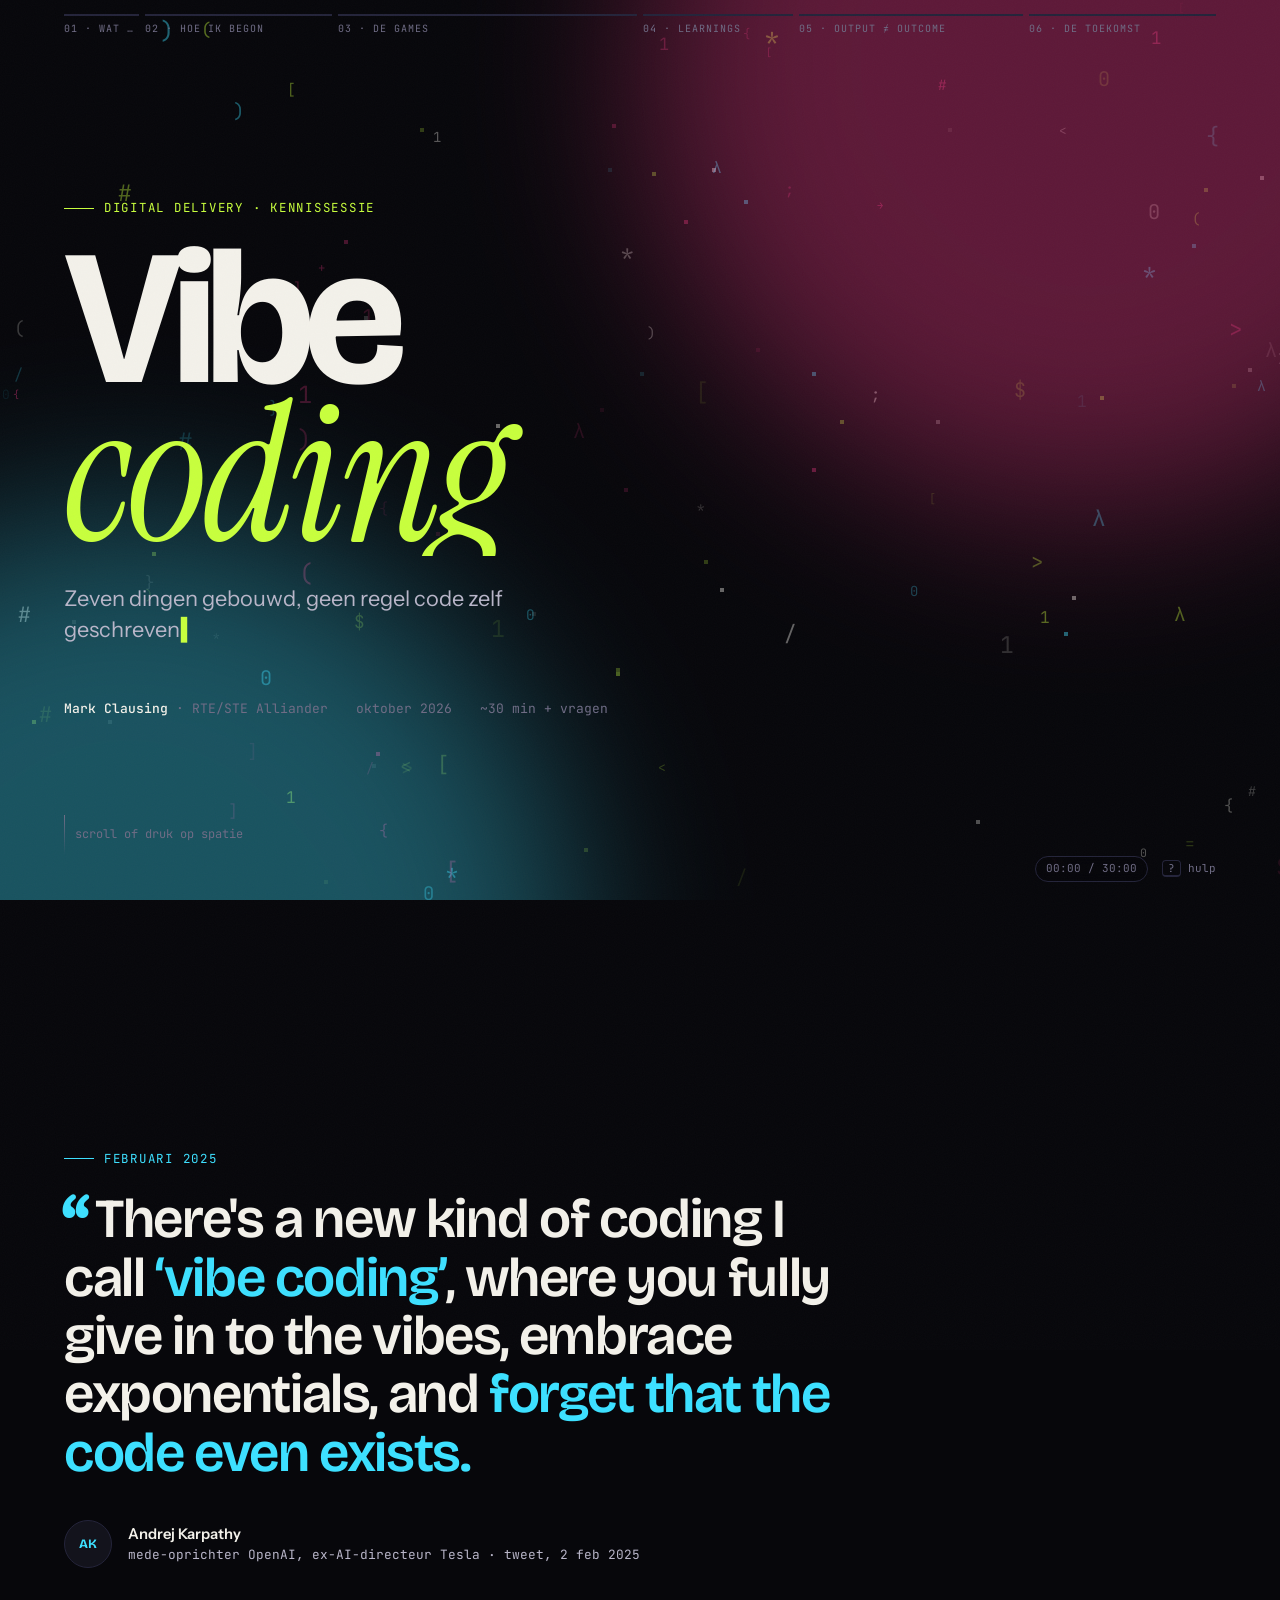
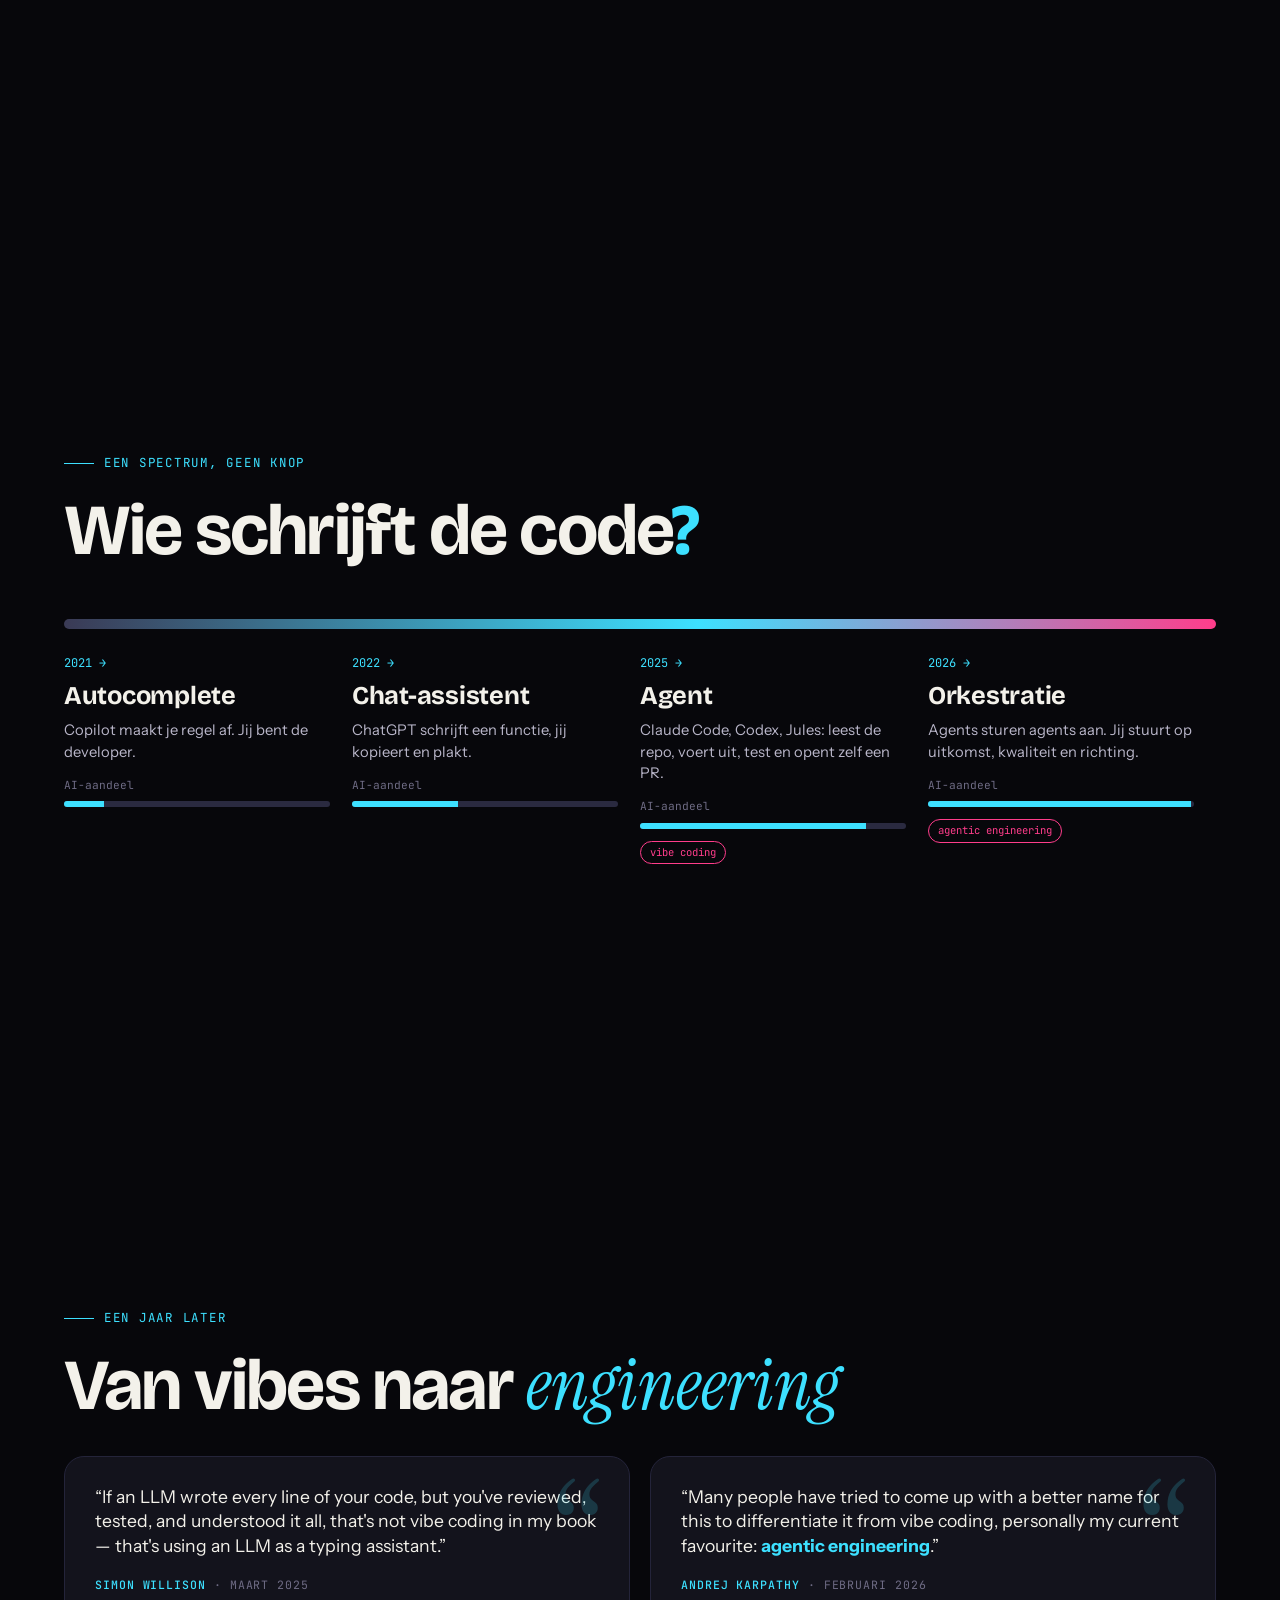
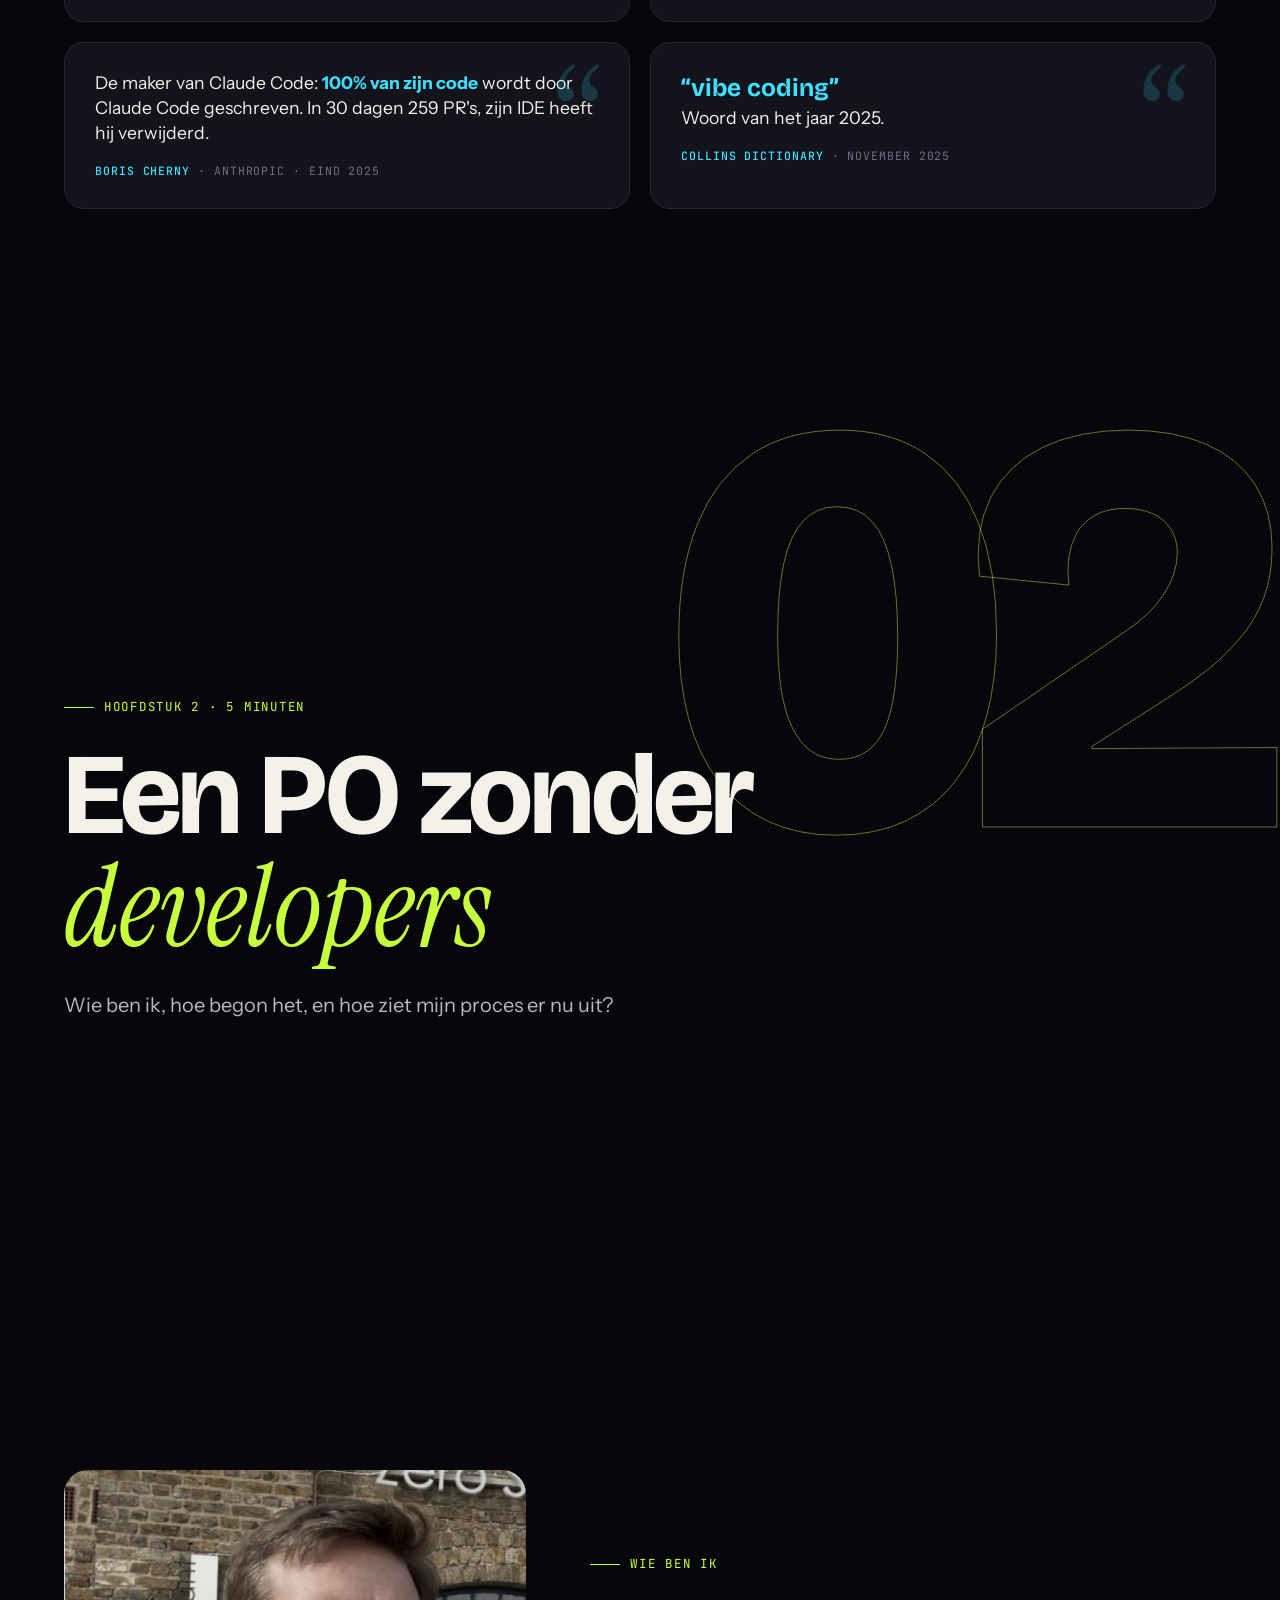
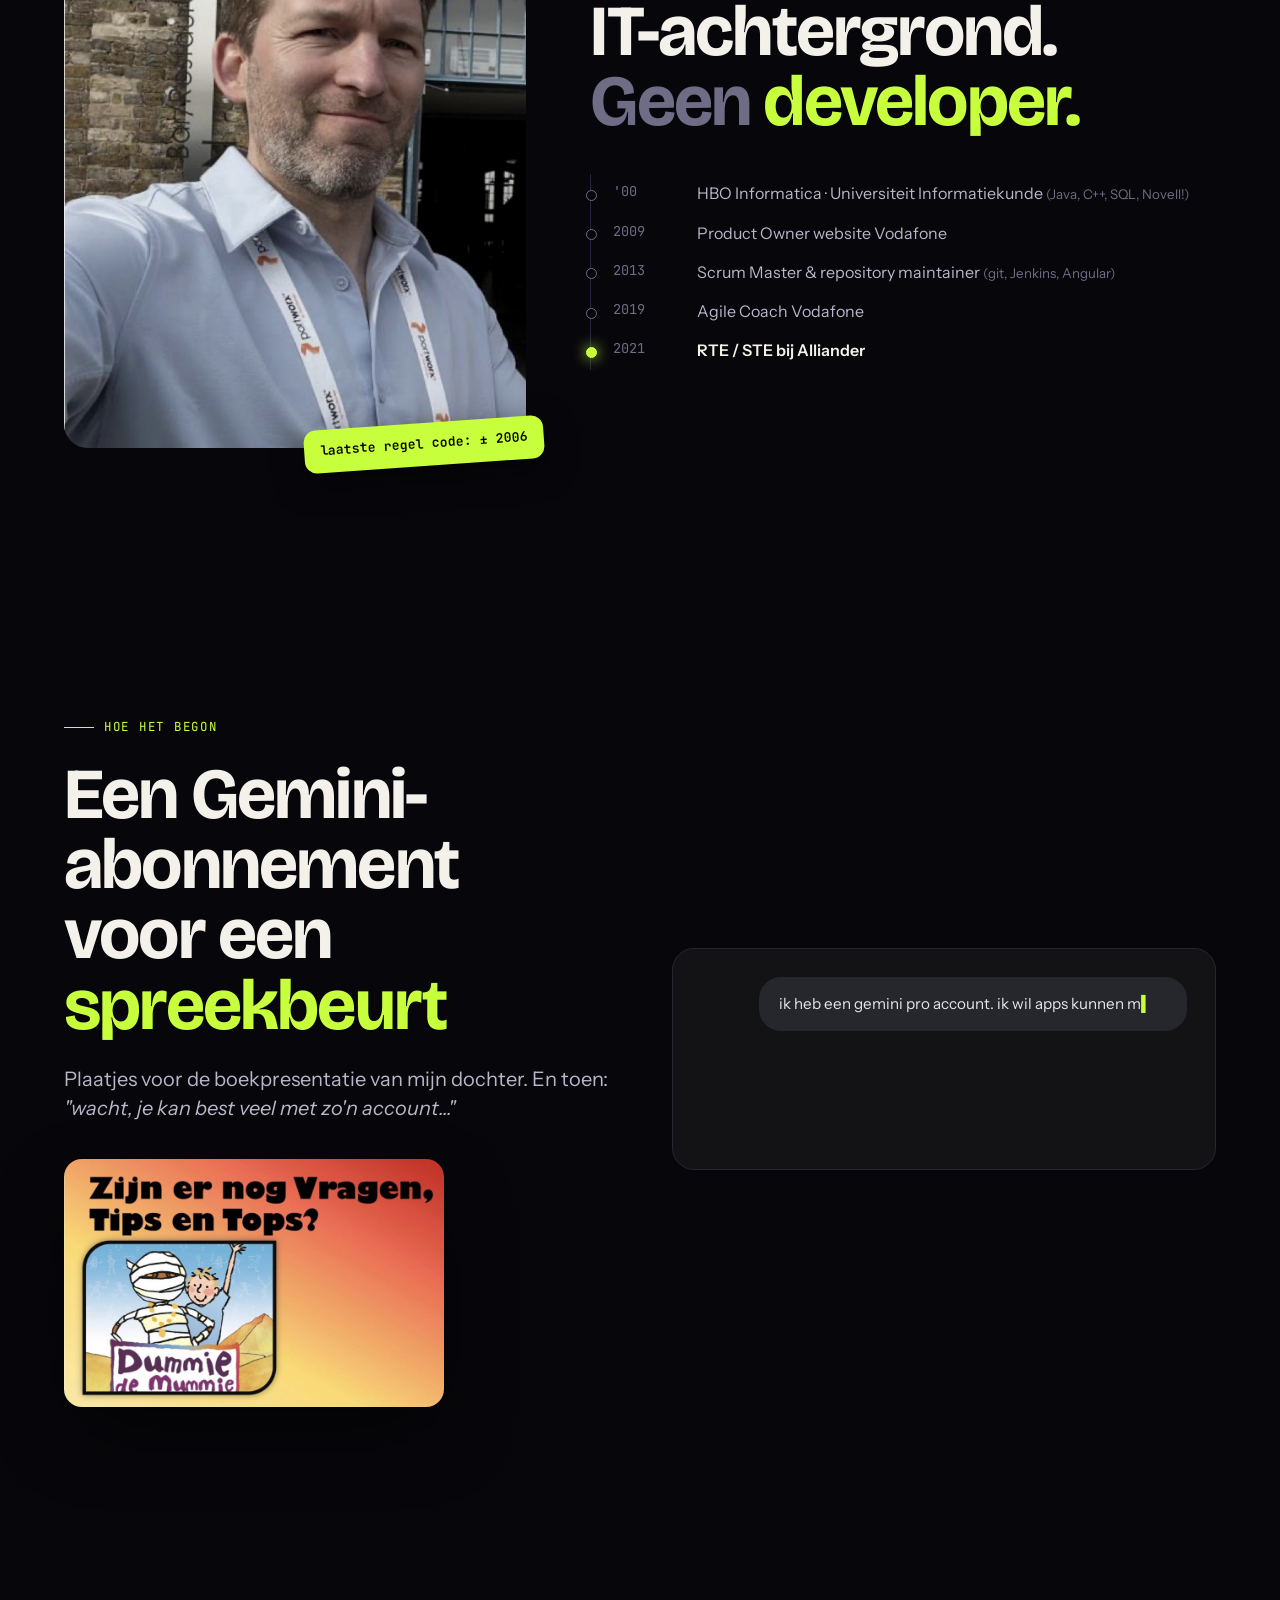
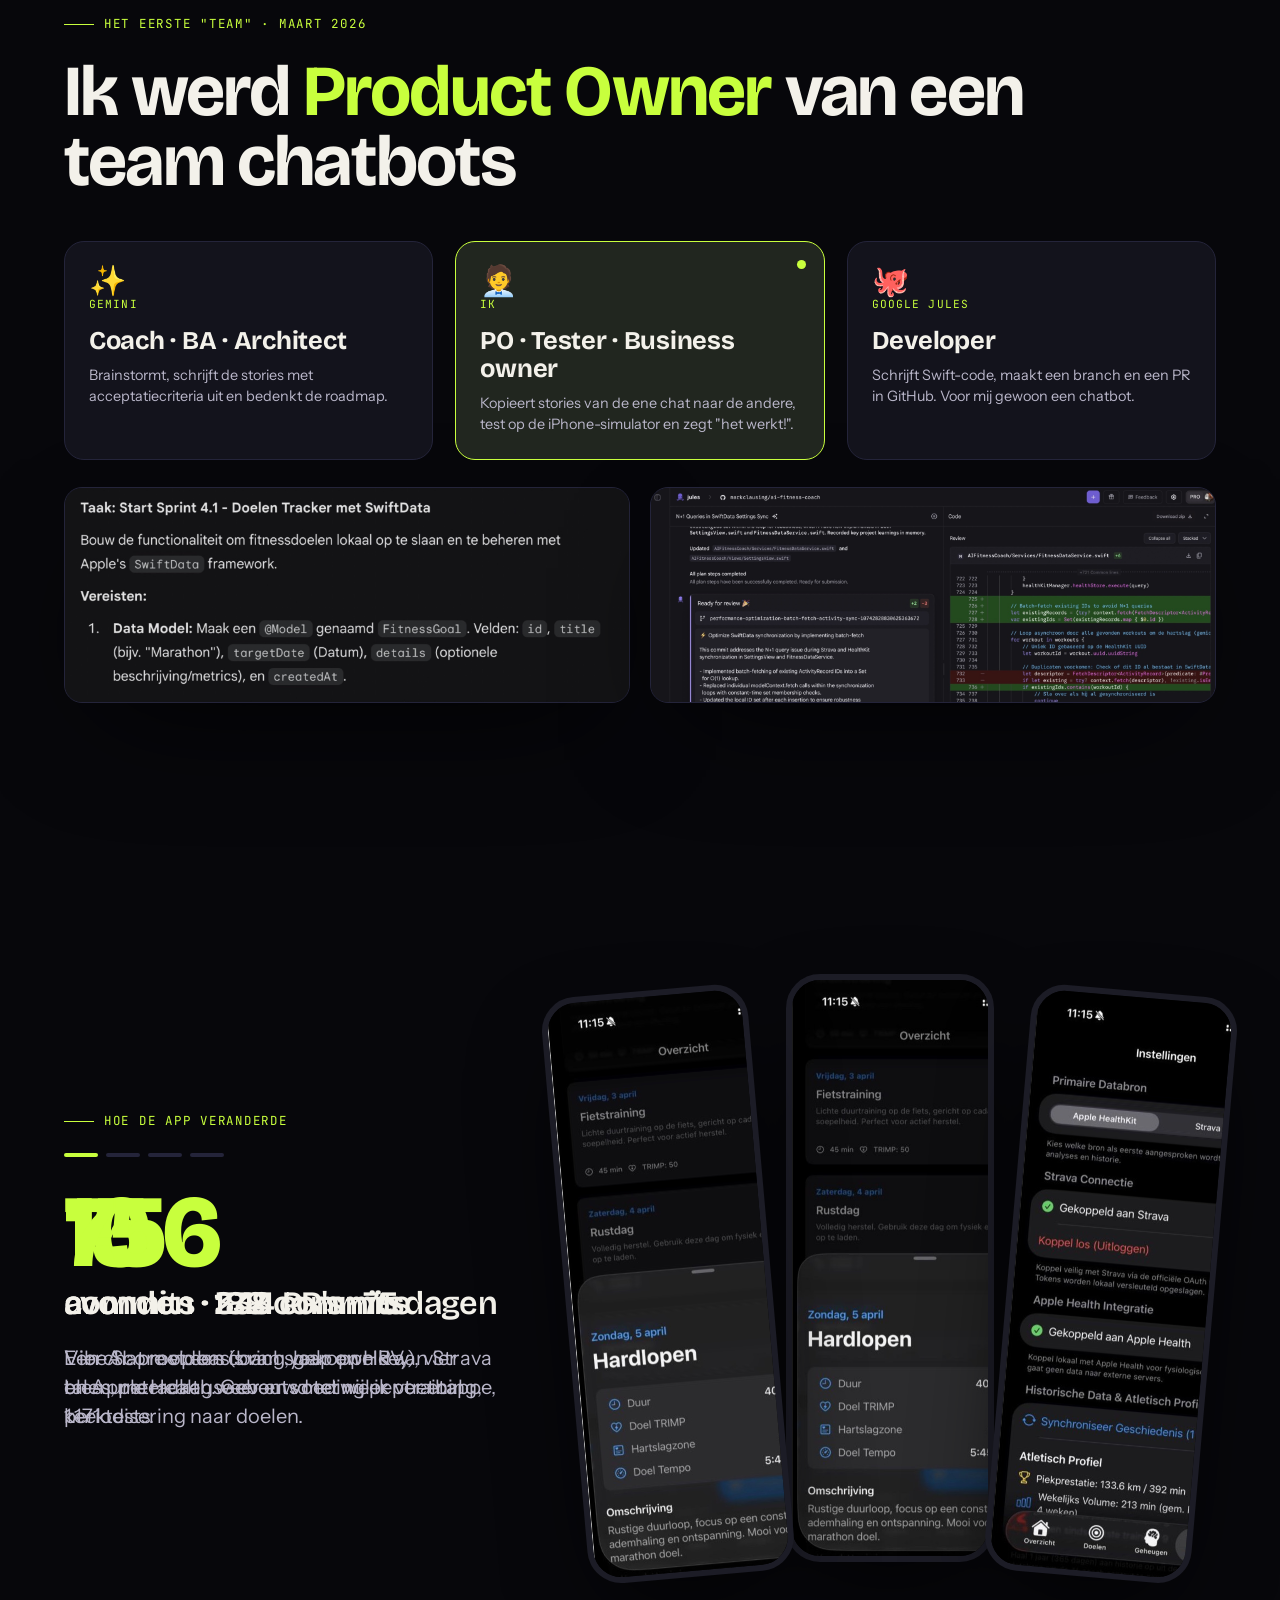
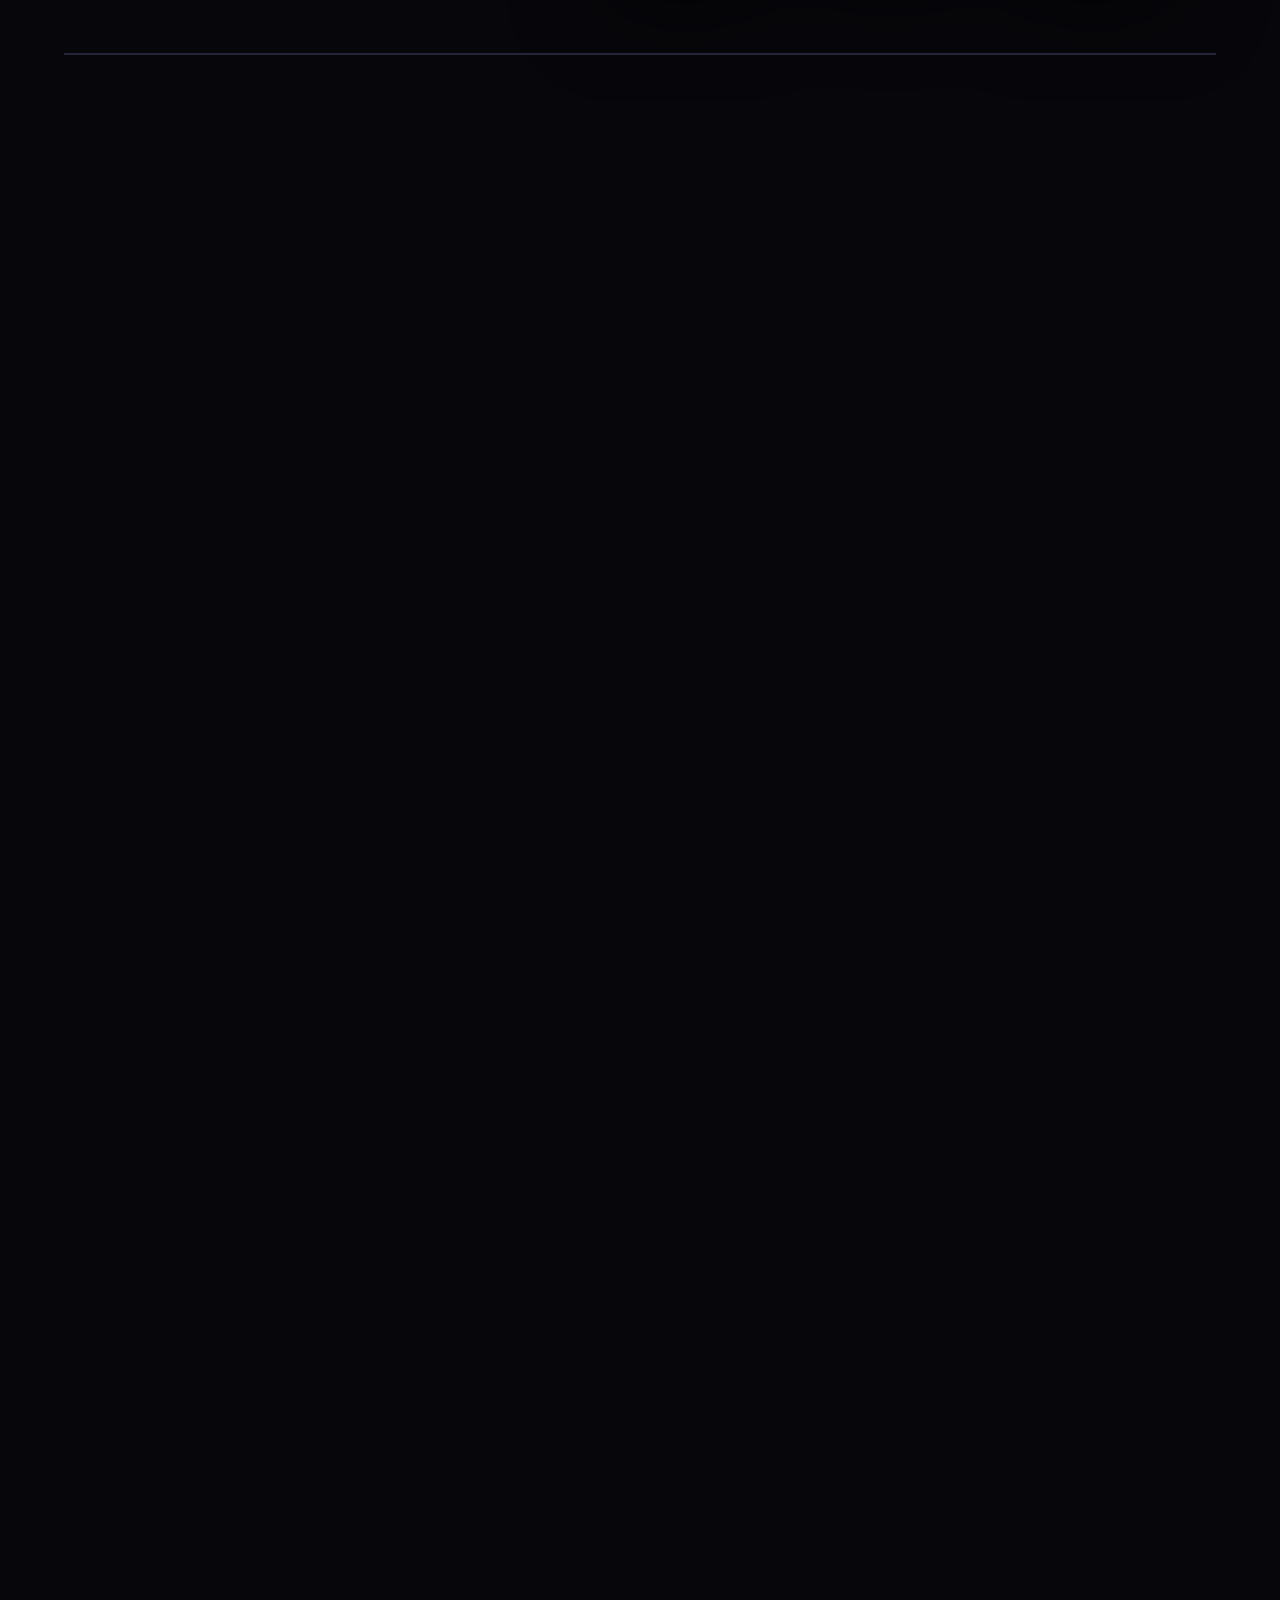
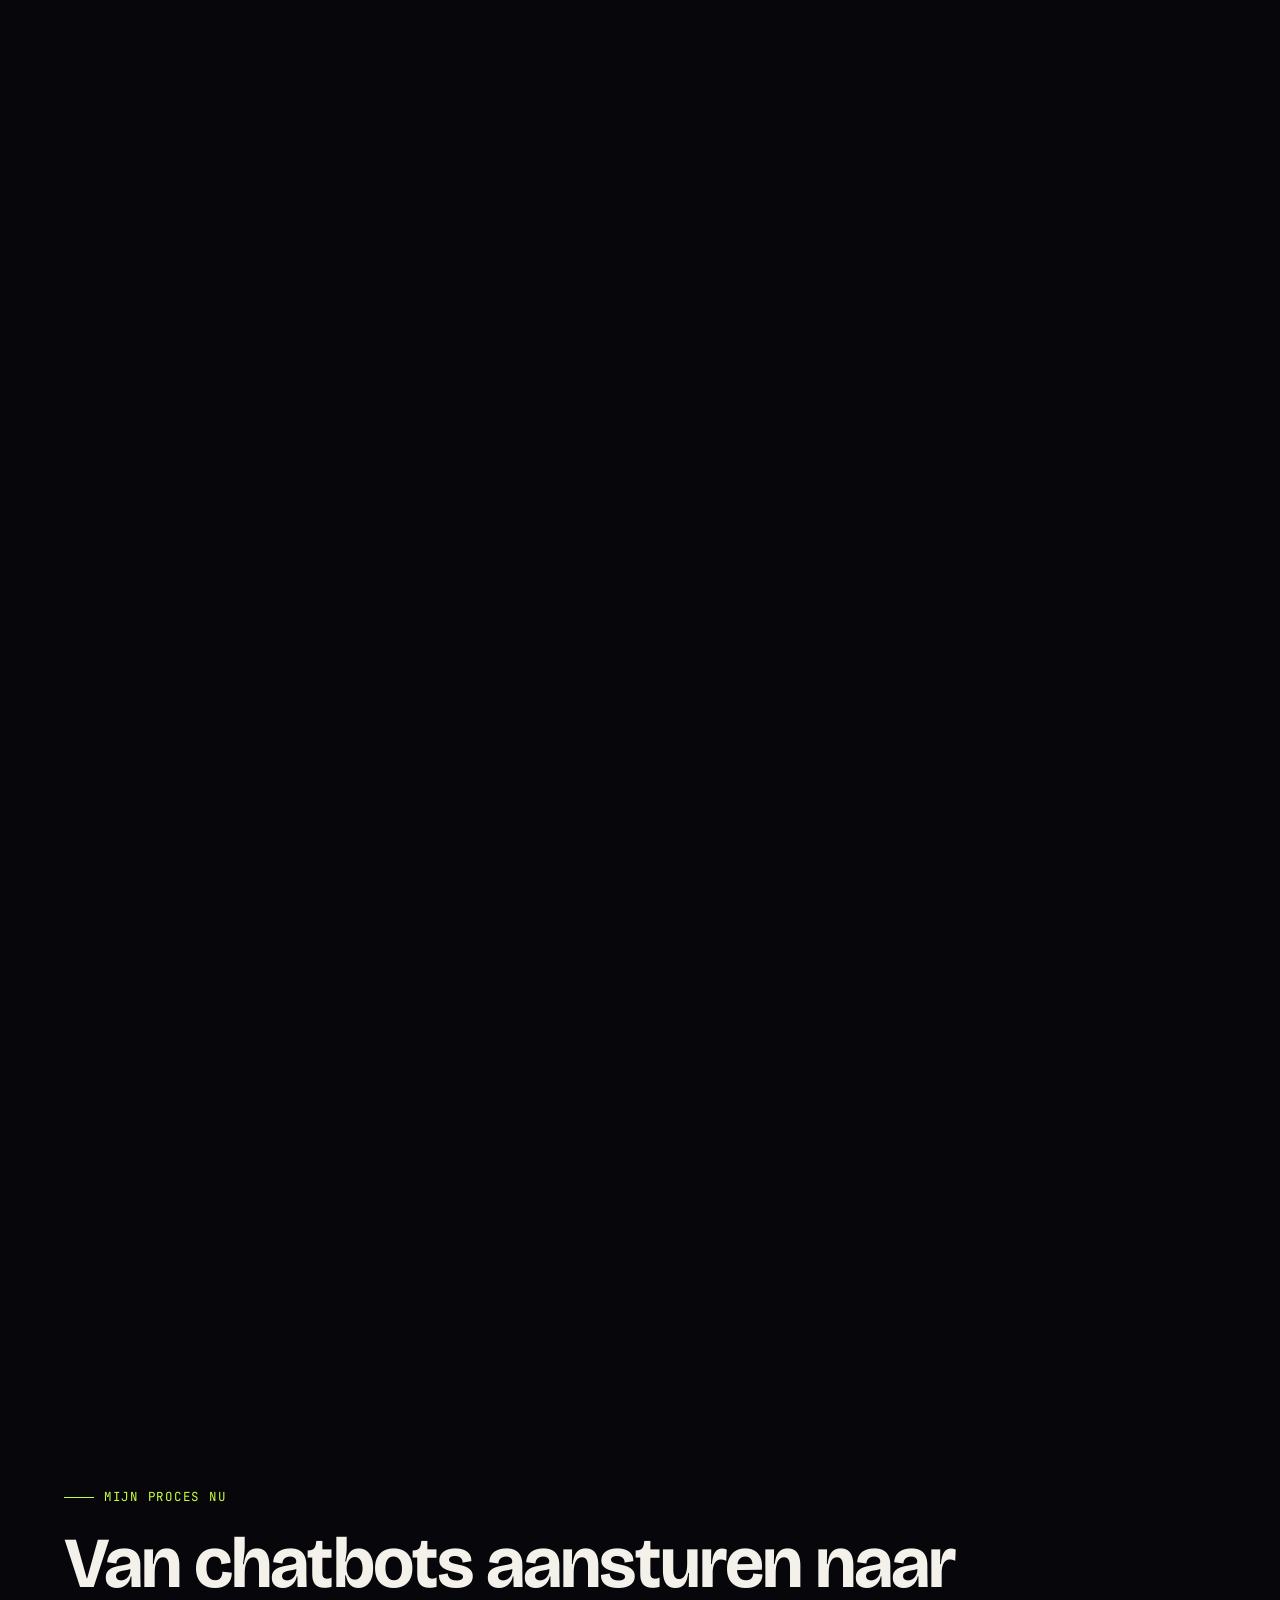
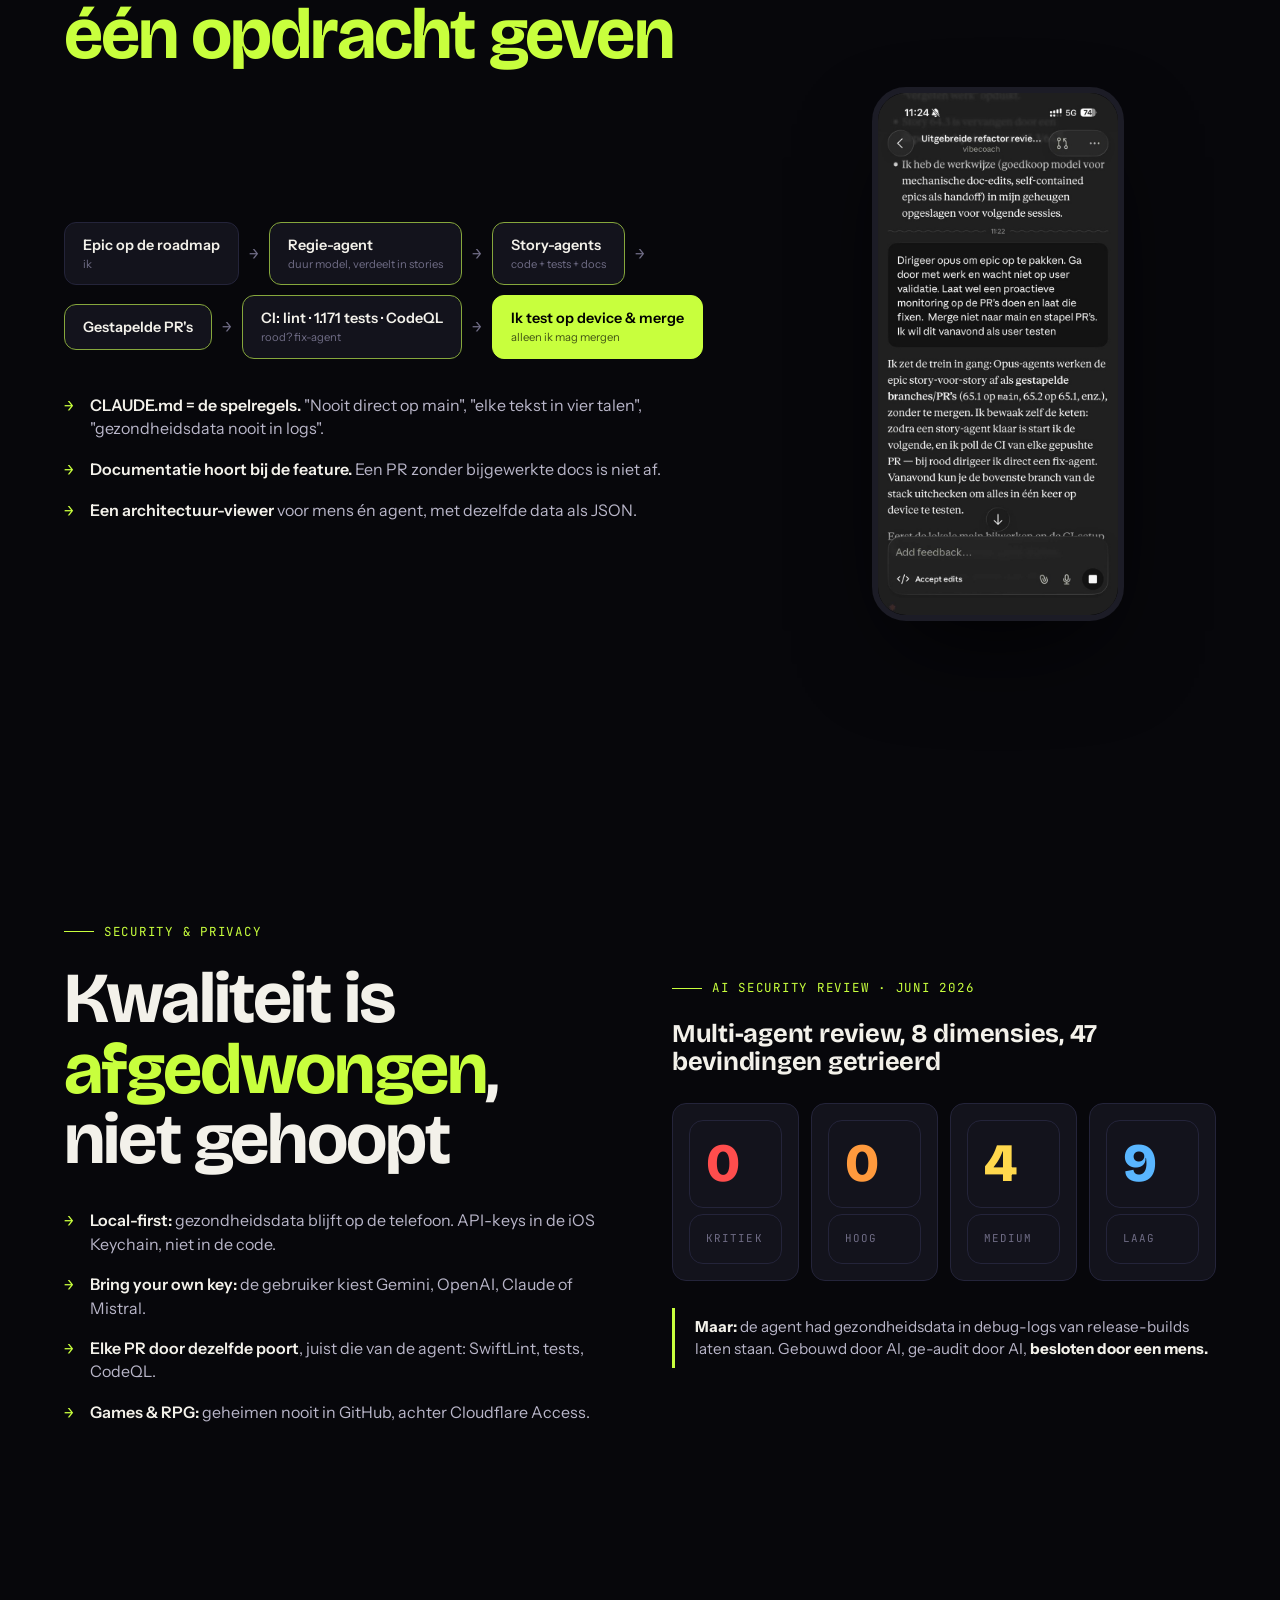
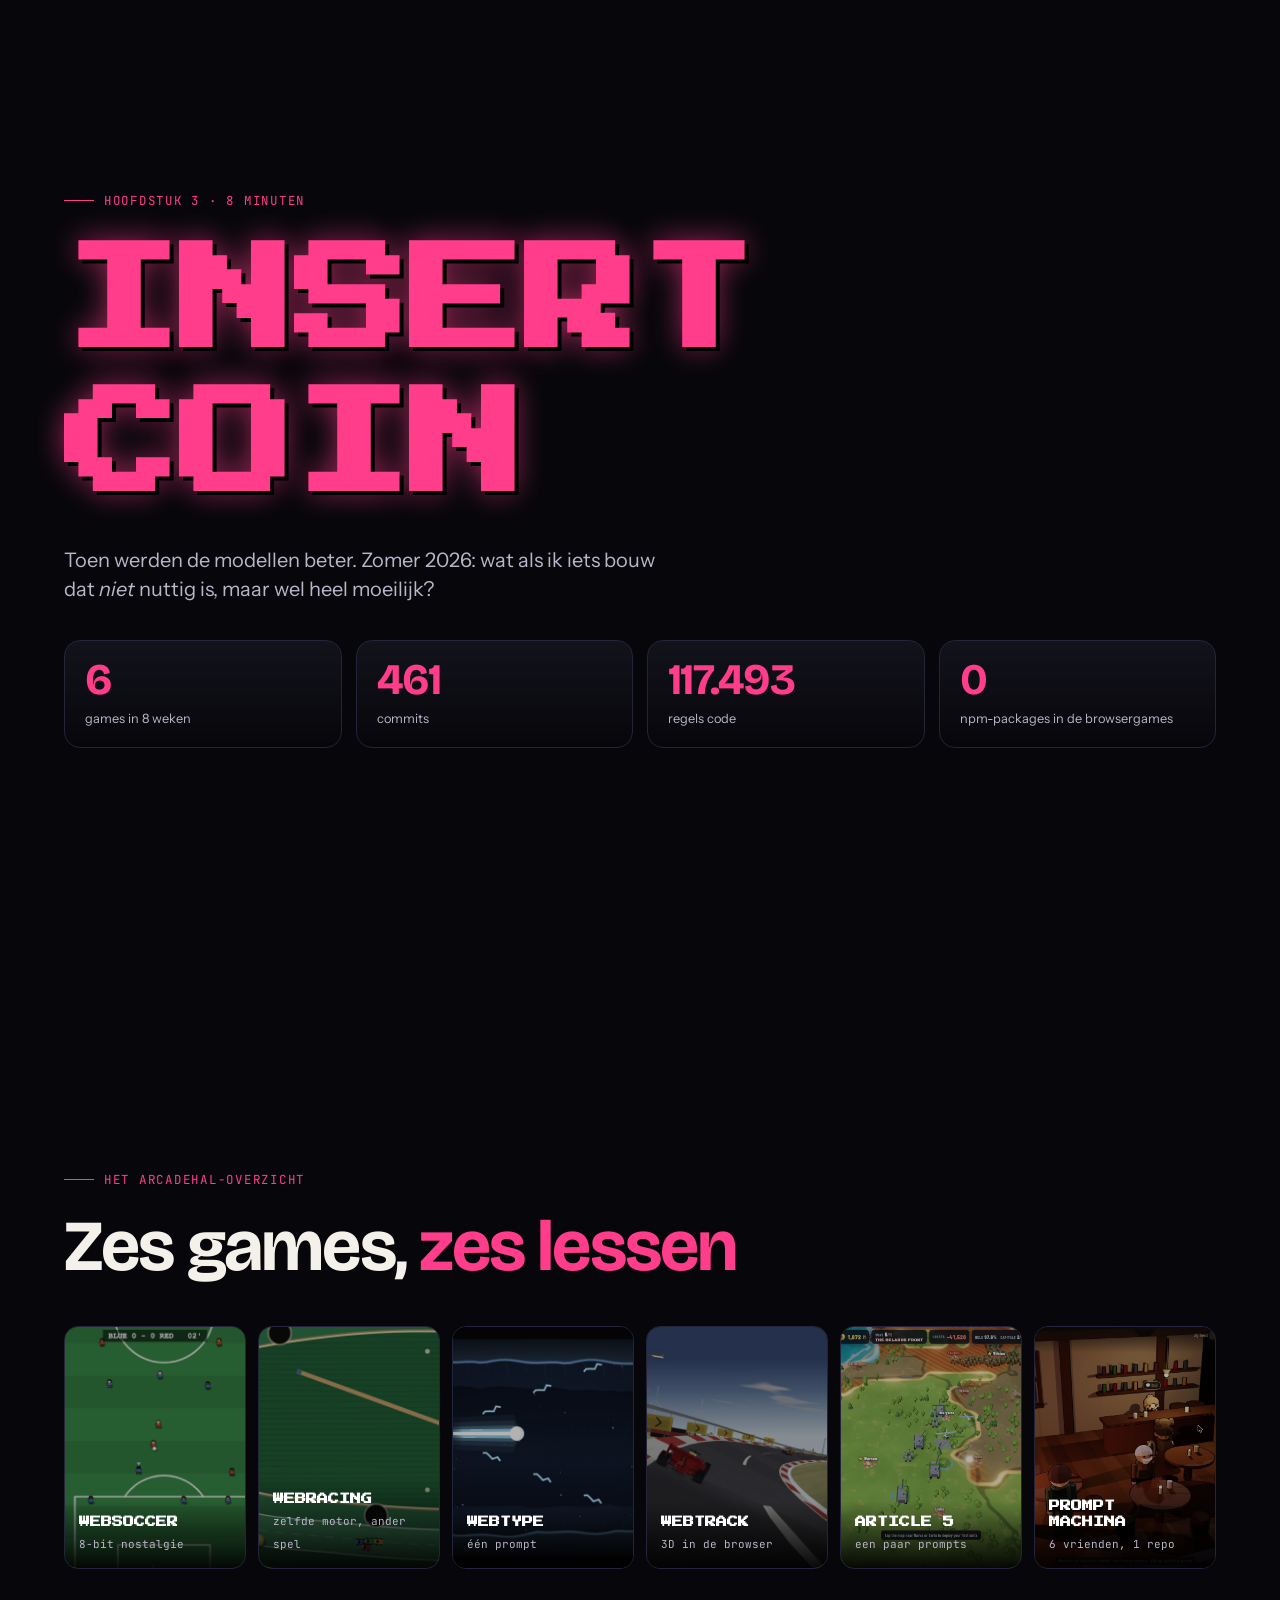
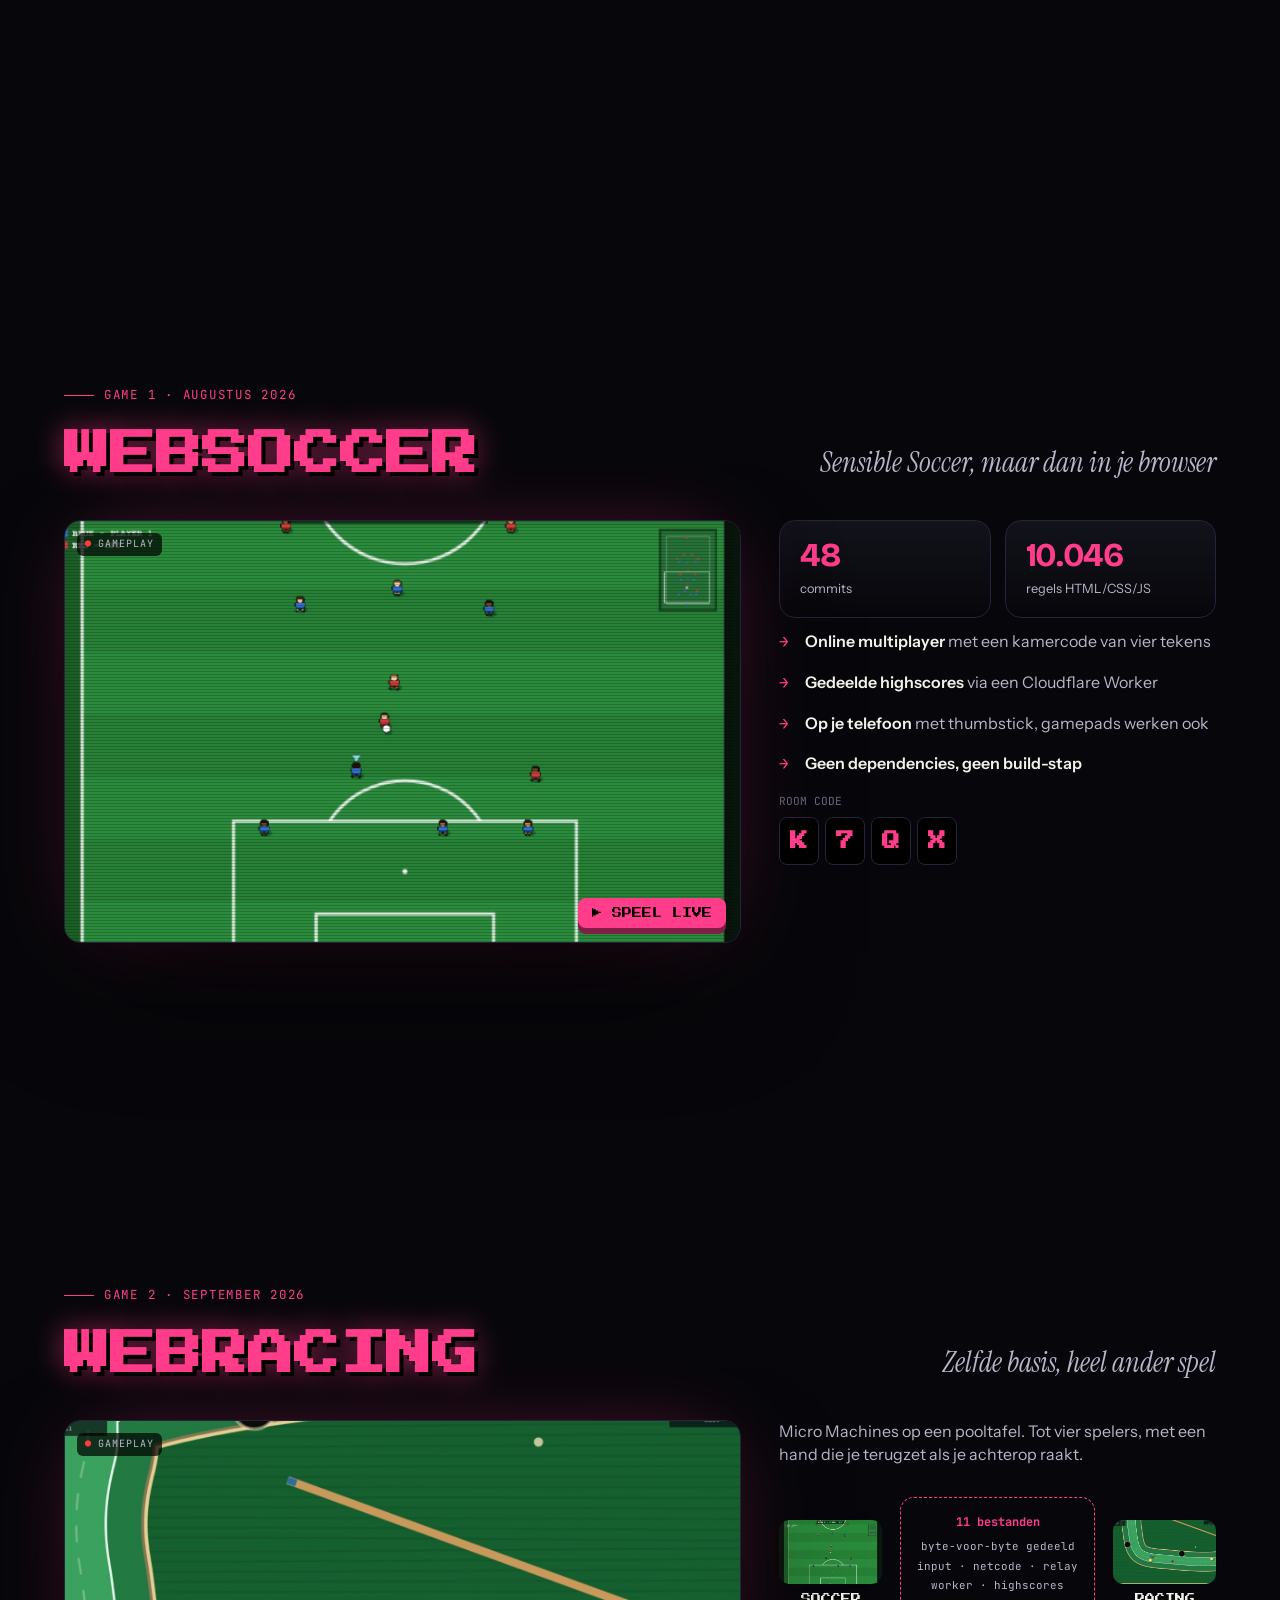
==== commit 7d25e305: "Definitieve versie, met output versus outcome en een nieuwe Prompt Machina-video Het concept is nu d" ====
--- a/vibe-coding-concept/index.html
+++ b/vibe-coding-concept/index.html
@@ -1,798 +1,6 @@
 <!doctype html>
-<html lang="nl">
-<head>
-<meta charset="utf-8">
-<meta name="viewport" content="width=device-width, initial-scale=1">
-<title>Vibe Coding (concept)</title>
-<meta name="description" content="Conceptversie met een hoofdstuk over output versus outcome. Persoonlijke ervaringen met vibe coding en agentic engineering — en wat het betekent voor Digital Delivery en Change Delivery.">
-<link rel="preconnect" href="https://fonts.googleapis.com">
-<link rel="preconnect" href="https://fonts.gstatic.com" crossorigin>
-<link href="https://fonts.googleapis.com/css2?family=Bricolage+Grotesque:opsz,wght@12..96,500;12..96,600;12..96,700;12..96,800&family=Instrument+Sans:wght@400;500;600&family=Instrument+Serif:ital@0;1&family=JetBrains+Mono:wght@400;500;600&family=Press+Start+2P&family=Cinzel:wght@700&display=swap" rel="stylesheet">
-<link rel="stylesheet" href="../vibe-coding/styles.css">
-<link rel="stylesheet" href="draft.css">
-</head>
-<body>
-
-<!-- ======================= HUD ======================= -->
-<nav class="hud-top" id="chapters" aria-label="Hoofdstukken">
-  <div class="chap" data-ch="1" data-min="2" style="--c:var(--cyan);--min:2"><span class="fill"></span>01 · Wat is vibe coding</div>
-  <div class="chap" data-ch="2" data-min="5" style="--c:var(--lime);--min:5"><span class="fill"></span>02 · Hoe ik begon</div>
-  <div class="chap" data-ch="3" data-min="8" style="--c:var(--pink);--min:8"><span class="fill"></span>03 · De games</div>
-  <div class="chap" data-ch="4" data-min="4" style="--c:var(--amber);--min:4"><span class="fill"></span>04 · Learnings</div>
-  <div class="chap" data-ch="5" data-min="6" style="--c:#ff7a45;--min:6"><span class="fill"></span>05 · Output ≠ outcome</div>
-  <div class="chap" data-ch="6" data-min="5" style="--c:var(--violet);--min:5"><span class="fill"></span>06 · De toekomst</div>
-</nav>
-<div class="concept-badge">concept</div>
-<div class="hud-bottom">
-  <span class="timer" id="timer" title="T = start/pauze, R = reset">00:00 / 30:00</span>
-  <span><kbd>?</kbd> hulp</span>
-</div>
-<div class="notes-panel" id="notesPanel"></div>
-
-<div class="help" id="help">
-  <div class="box">
-    <h4>Bediening</h4>
-    <div><kbd>→</kbd> <kbd>↓</kbd> <kbd>spatie</kbd> <kbd>PgDn</kbd> volgende</div>
-    <div><kbd>←</kbd> <kbd>↑</kbd> <kbd>PgUp</kbd> vorige</div>
-    <div><kbd>1</kbd>–<kbd>6</kbd> spring naar hoofdstuk · <kbd>0</kbd> begin</div>
-    <div><kbd>N</kbd> sprekersnotities · <kbd>T</kbd> timer start/pauze · <kbd>R</kbd> timer reset</div>
-    <div><kbd>F</kbd> volledig scherm · <kbd>L</kbd> live game spelen (op game-slide)</div>
-    <div><kbd>Esc</kbd> sluiten</div>
-  </div>
-</div>
-
-<div class="modal" id="liveModal">
-  <div class="bar"><span id="liveTitle">Live</span><button id="liveClose">Sluiten (Esc)</button></div>
-  <iframe id="liveFrame" title="Live game" allow="fullscreen; gamepad; autoplay"></iframe>
-</div>
-<div class="lightbox" id="lightbox"><img alt=""></div>
-
-<main>
-
-<!-- ======================= TITEL ======================= -->
-<section class="slide" id="hero" data-ch="0">
-  <canvas id="heroCanvas"></canvas>
-  <div class="glow a"></div><div class="glow b"></div>
-  <div class="kicker" style="--accent:var(--lime)">Digital Delivery · kennissessie · concept</div>
-  <h1><span class="line"><span>Vibe</span></span><span class="line"><span><em>coding</em></span></span></h1>
-  <p class="sub">Zeven dingen gebouwd, geen regel code zelf geschreven<span class="cursor-blink"></span></p>
-  <div class="meta">
-    <span><b>Mark Clausing</b> · RTE/STE Alliander</span>
-    <span>oktober 2026</span>
-    <span>~30 min + vragen</span>
-  </div>
-  <div class="scroll-hint"><i></i> scroll of druk op spatie</div>
-  <aside class="notes"><span class="t">Opening · 0:00</span>Welkom. Vandaag geen AI-training, maar een ervaringsverhaal: wat er gebeurt als iemand die al 20 jaar niet programmeert, AI-agents het werk laat doen. Aan het eind wil ik met jullie praten over wat dit betekent voor ons vak. <b>Vraag aan de zaal:</b> wie heeft er al eens iets gebouwd met Claude Code, Copilot of Cursor?</aside>
-</section>
-
-<!-- ======================= 01 WAT IS VIBE CODING ======================= -->
-<section class="slide ch-1" data-ch="1" id="ch1">
-  <div class="kicker r">Februari 2025</div>
-  <p class="bigquote words" data-words>
-    <span class="open">“</span>There's a new kind of coding I call <span class="key">‘vibe coding’</span>, where you fully give in to the vibes, embrace exponentials, and <span class="key">forget that the code even exists.</span>
-  </p>
-  <div class="cite r" style="--d:3">
-    <div class="av">AK</div>
-    <div><b>Andrej Karpathy</b>mede-oprichter OpenAI, ex-AI-directeur Tesla · tweet, 2 feb 2025</div>
-  </div>
-  <aside class="notes"><span class="t">01 · Herkomst · 2 min voor dit hoofdstuk</span>De term komt van Karpathy, februari 2025. Half als grap: je praat met de AI, accepteert alles wat eruit komt, en kijkt niet meer naar de code. Collins Dictionary maakte het eind 2025 zelfs <b>woord van het jaar</b>.</aside>
-</section>
-
-<section class="slide ch-1" data-ch="1">
-  <div class="kicker r">Een spectrum, geen knop</div>
-  <h2 class="r wide">Wie schrijft de code<span class="hl">?</span></h2>
-  <div class="spectrum r" style="--d:1">
-    <div class="rail"></div>
-    <div class="step r" style="--d:2">
-      <div class="yr">2021 →</div>
-      <h3>Autocomplete</h3>
-      <p>Copilot maakt je regel af. Jij bent de developer.</p>
-      <div class="who">AI-aandeel</div><div class="bar"><i style="--ai:15%"></i></div>
-    </div>
-    <div class="step r" style="--d:3">
-      <div class="yr">2022 →</div>
-      <h3>Chat-assistent</h3>
-      <p>ChatGPT schrijft een functie, jij kopieert en plakt.</p>
-      <div class="who">AI-aandeel</div><div class="bar"><i style="--ai:40%"></i></div>
-    </div>
-    <div class="step r" style="--d:4">
-      <div class="yr">2025 →</div>
-      <h3>Agent</h3>
-      <p>Claude Code, Codex, Jules: leest de repo, voert uit, test en opent zelf een PR.</p>
-      <div class="who">AI-aandeel</div><div class="bar"><i style="--ai:85%"></i></div>
-      <span class="tag">vibe coding</span>
-    </div>
-    <div class="step r" style="--d:5">
-      <div class="yr">2026 →</div>
-      <h3>Orkestratie</h3>
-      <p>Agents sturen agents aan. Jij stuurt op uitkomst, kwaliteit en richting.</p>
-      <div class="who">AI-aandeel</div><div class="bar"><i style="--ai:99%"></i></div>
-      <span class="tag">agentic engineering</span>
-    </div>
-  </div>
-  <aside class="notes"><span class="t">Spectrum</span>Vibe coding is geen aan/uit-knop maar een schuifje. Van links (AI vult je regel aan) naar rechts (je schrijft zelf geen code meer). Het verschil met "AI-tools voor developers": bij een <b>agent</b> geef je een doel, geen instructie. Die leest zelf de code, draait tests en levert een pull request op.</aside>
-</section>
-
-<section class="slide ch-1" data-ch="1">
-  <div class="kicker r">Een jaar later</div>
-  <h2 class="r wide">Van vibes naar <span class="serif hl">engineering</span></h2>
-  <div class="quote-grid">
-    <div class="qcard r" style="--d:1"><p>“If an LLM wrote every line of your code, but you've reviewed, tested, and understood it all, that's not vibe coding in my book — that's using an LLM as a typing assistant.”</p><div class="who"><b>Simon Willison</b> · maart 2025</div></div>
-    <div class="qcard r" style="--d:2"><p>“Many people have tried to come up with a better name for this to differentiate it from vibe coding, personally my current favourite: <b class="hl">agentic engineering</b>.”</p><div class="who"><b>Andrej Karpathy</b> · februari 2026</div></div>
-    <div class="qcard r" style="--d:3"><p>De maker van Claude Code: <b class="hl">100% van zijn code</b> wordt door Claude Code geschreven. In 30 dagen 259 PR's, zijn IDE heeft hij verwijderd.</p><div class="who"><b>Boris Cherny</b> · Anthropic · eind 2025</div></div>
-    <div class="qcard r" style="--d:4"><p><span class="hl" style="font-family:var(--display);font-weight:700;font-size:1.4em">“vibe coding”</span><br>Woord van het jaar 2025.</p><div class="who"><b>Collins Dictionary</b> · november 2025</div></div>
-  </div>
-  <aside class="notes"><span class="t">Quotes · rond 2:00 ben je hier klaar</span>Belangrijk onderscheid: Willison zegt dat het pas vibe coding is als je de code niet begrijpt. Karpathy zelf noemt het een jaar later <b>agentic engineering</b>: je schrijft 1%, agents de rest, en jij bent verantwoordelijk voor de kwaliteit. Mijn verhaal begint als vibe coding en schuift langzaam naar engineering.</aside>
-</section>
-
-<!-- ======================= 02 HOE IK BEGON ======================= -->
-<section class="slide opener ch-2" data-ch="2" id="ch2">
-  <div class="num" data-parallax>02</div>
-  <div class="kicker r">Hoofdstuk 2 · 5 minuten</div>
-  <h2 class="r" style="--d:1">Een PO zonder <span class="serif hl">developers</span></h2>
-  <p class="lede r" style="--d:2">Wie ben ik, hoe begon het, en hoe ziet mijn proces er nu uit?</p>
-</section>
-
-<section class="slide ch-2" data-ch="2">
-  <div class="split wide-r">
-    <div class="me-photo r from-left">
-      <img src="../vibe-coding/assets/img/mark.jpg" alt="Mark Clausing">
-      <div class="sticker">laatste regel code: ± 2006</div>
-    </div>
-    <div>
-      <div class="kicker r">Wie ben ik</div>
-      <h2 class="r" style="--d:1">IT-achtergrond.<br><span class="muted">Geen</span> <span class="hl">developer.</span></h2>
-      <div class="cv">
-        <div class="r" style="--d:2"><span>'00</span><p>HBO Informatica · Universiteit Informatiekunde <small class="muted">(Java, C++, SQL, Novell!)</small></p></div>
-        <div class="r" style="--d:3"><span>2009</span><p>Product Owner website Vodafone</p></div>
-        <div class="r" style="--d:4"><span>2013</span><p>Scrum Master &amp; repository maintainer <small class="muted">(git, Jenkins, Angular)</small></p></div>
-        <div class="r" style="--d:5"><span>2019</span><p>Agile Coach Vodafone</p></div>
-        <div class="r now" style="--d:6"><span>2021</span><p><b>RTE / STE bij Alliander</b></p></div>
-      </div>
-    </div>
-  </div>
-  <aside class="notes"><span class="t">02 · Wie ben ik · ~1 min</span>Ik ken de wereld van software goed, als PO, scrum master en coach, maar zelf programmeren deed ik voor het laatst zo'n 20 jaar geleden. Dat is relevant: alles wat jullie straks zien is gebouwd door iemand die de code niet zelf schrijft.</aside>
-</section>
-
-<section class="slide ch-2" data-ch="2">
-  <div class="split">
-    <div>
-      <div class="kicker r">Hoe het begon</div>
-      <h2 class="r" style="--d:1">Een Gemini-abonnement voor een <span class="hl">spreekbeurt</span></h2>
-      <p class="lede r" style="--d:2">Plaatjes voor de boekpresentatie van mijn dochter. En toen: <i>"wacht, je kan best veel met zo'n account…"</i></p>
-      <img class="dummie r zoom" style="--d:3;margin-top:4vh;max-width:380px" src="../vibe-coding/assets/img/dummie.jpg" alt="Spreekbeurt Dummie de Mummie">
-    </div>
-    <div class="chat r from-right" style="--d:2" data-typer>
-      <div class="me"><span class="typed" data-text="ik heb een gemini pro account. ik wil apps kunnen maken, maar ik kan zelf niet programmeren, dus ik wil AI gebruiken: Jules? ik wil zoveel mogelijk lokaal doen op mijn Mac en het liefst in een docker container zodat ik meerdere projecten kan gebruiken. Ik wil GitHub…"></span></div>
-      <div class="bot"><span class="spark"></span><div>Hoi! Wat een gaaf plan. Omdat je zelf niet programmeert, is het inzetten van een <b>autonome AI-agent</b> de slimste route om toch volwaardige apps te kunnen bouwen. Jules is hier inderdaad de perfecte kandidaat voor.</div></div>
-    </div>
-  </div>
-  <aside class="notes"><span class="t">De eerste prompt · ~1 min</span>Dit was letterlijk mijn eerste prompt, maart 2026. Ik wist niet eens precies wat ik vroeg. Het idee: iets bouwen wat ik zelf gebruik. Een AI-fitnesscoach die mijn Strava- en Apple Health-data leest. "Scratching your own itch".</aside>
-</section>
-
-<section class="slide ch-2" data-ch="2">
-  <div class="kicker r">Het eerste "team" · maart 2026</div>
-  <h2 class="r wide">Ik werd <span class="hl">Product Owner</span> van een team chatbots</h2>
-  <div class="team">
-    <div class="role r" style="--d:1"><div class="ic">✨</div><div class="t">Gemini</div><h3>Coach · BA · Architect</h3><p>Brainstormt, schrijft de stories met acceptatiecriteria uit en bedenkt de roadmap.</p></div>
-    <div class="role me r" style="--d:2"><span class="pulse"></span><div class="ic">🧑‍💼</div><div class="t">Ik</div><h3>PO · Tester · Business owner</h3><p>Kopieert stories van de ene chat naar de andere, test op de iPhone-simulator en zegt "het werkt!".</p></div>
-    <div class="role r" style="--d:3"><div class="ic">🐙</div><div class="t">Google Jules</div><h3>Developer</h3><p>Schrijft Swift-code, maakt een branch en een PR in GitHub. Voor mij gewoon een chatbot.</p></div>
-  </div>
-  <div class="split team-shots" style="margin-top:3vh;gap:20px">
-    <img class="frame r" style="--d:4" data-zoom src="../vibe-coding/assets/img/story.jpg" alt="Story uitgeschreven door Gemini">
-    <img class="frame r" style="--d:5" data-zoom src="../vibe-coding/assets/img/jules.jpg" alt="Jules levert een PR op">
-  </div>
-  <aside class="notes"><span class="t">Proces in het begin · ~1 min</span>Mijn rol schoof van business owner ("ik wil een chat") naar PO met acceptatiecriteria ("en er moeten tests bij"). Gemini schreef sprints uit, ik kopieerde ze naar Jules. Een <b>INSTRUCTIES.md</b> in de repo was de enige documentatie. Na elke prompt een endorfineshot als het werkte.</aside>
-</section>
-
-<!-- App-evolutie: sticky, scroll-gestuurd -->
-<section class="evo ch-2" data-ch="2" id="evo" data-evo>
-  <span class="marker" style="top:0"></span>
-  <span class="marker" style="top:100vh"></span>
-  <span class="marker" style="top:200vh"></span>
-  <span class="marker" style="top:300vh"></span>
-  <div class="stick">
-    <div>
-      <div class="kicker">Hoe de app veranderde</div>
-      <div class="dots"><i></i><i></i><i></i><i></i></div>
-      <div class="steps">
-        <div class="stage-txt"><div class="big">10<small>avonden · 188 commits</small></div><p class="lede">Een chat met een coach, gekoppeld aan Strava en Apple Health. Gebouwd terwijl ik voetbal keek.</p></div>
-        <div class="stage-txt"><div class="big">15<small>avonden · 238 commits</small></div><p class="lede">Vibe Score op basis van slaap en HRV, blessuretracker, weer en voeding per training, periodisering naar doelen.</p></div>
-        <div class="stage-txt"><div class="big">20<small>avonden · 255 commits</small></div><p class="lede">Compleet redesign met Claude Design, Gemini en Claude. Licht, donker en automatisch.</p></div>
-        <div class="stage-txt"><div class="big">756<small>commits · 344 PR's · 75 dagen</small></div><p class="lede">Vier AI-providers (bring your own key), vier talen, meerdaagse events met weer per etappe, 1.171 tests.</p></div>
-      </div>
-    </div>
-    <div class="shots">
-      <div class="shot tri"><div class="phone"><img src="../vibe-coding/assets/img/vc10-1.jpg" alt=""></div><div class="phone"><img src="../vibe-coding/assets/img/vc10-2.jpg" alt=""></div><div class="phone"><img src="../vibe-coding/assets/img/vc10-3.jpg" alt=""></div></div>
-      <div class="shot tri"><div class="phone"><img src="../vibe-coding/assets/img/vc15-1.jpg" alt=""></div><div class="phone"><img src="../vibe-coding/assets/img/vc15-2.jpg" alt=""></div><div class="phone"><img src="../vibe-coding/assets/img/vc15-3.jpg" alt=""></div></div>
-      <div class="shot tri"><div class="phone"><img src="../vibe-coding/assets/img/vc20-1.jpg" alt=""></div><div class="phone"><img src="../vibe-coding/assets/img/vc20-2.jpg" alt=""></div><div class="phone"><img src="../vibe-coding/assets/img/vc20-3.jpg" alt=""></div></div>
-      <div class="shot tri"><div class="phone"><img src="../vibe-coding/assets/img/vc-now-1.jpg" alt=""></div><div class="phone"><img src="../vibe-coding/assets/img/vc-now-2.jpg" alt=""></div><div class="phone"><img src="../vibe-coding/assets/img/vc-now-3.jpg" alt=""></div></div>
-    </div>
-    <div class="progress"><i></i></div>
-  </div>
-  <aside class="notes"><span class="t">App-evolutie · ~1 min · scroll rustig door de 4 fases</span>10 avonden: werkende app op mijn telefoon. 15: steeds slimmere logica. 20: complete redesign. Nu, oktober: 756 commits en 344 gemergde PR's. Nog steeds geen regel zelf geschreven, maar elke regel wel door CI gecontroleerd.</aside>
-</section>
-
-<section class="slide ch-2" data-ch="2">
-  <div class="kicker r">Mijn proces nu</div>
-  <h2 class="r wide">Van chatbots aansturen naar <span class="hl">één opdracht geven</span></h2>
-  <div class="split wide-l" style="margin-top:2vh">
-    <div>
-      <div class="pipe">
-        <div class="node r" style="--d:1">Epic op de roadmap<small>ik</small></div><span class="arr">→</span>
-        <div class="node ai run r" style="--d:2;--i:0">Regie-agent<small>duur model, verdeelt in stories</small></div><span class="arr">→</span>
-        <div class="node ai run r" style="--d:3;--i:1">Story-agents<small>code + tests + docs</small></div><span class="arr">→</span>
-        <div class="node ai run r" style="--d:4;--i:2">Gestapelde PR's</div><span class="arr">→</span>
-        <div class="node ai run r" style="--d:5;--i:3">CI: lint · 1.171 tests · CodeQL<small>rood? fix-agent</small></div><span class="arr">→</span>
-        <div class="node me r" style="--d:6">Ik test op device &amp; merge<small>alleen ik mag mergen</small></div>
-      </div>
-      <ul class="list">
-        <li class="r" style="--d:7"><b>CLAUDE.md = de spelregels.</b> "Nooit direct op main", "elke tekst in vier talen", "gezondheidsdata nooit in logs".</li>
-        <li class="r" style="--d:8"><b>Documentatie hoort bij de feature.</b> Een PR zonder bijgewerkte docs is niet af.</li>
-        <li class="r" style="--d:9"><b>Een architectuur-viewer</b> voor mens én agent, met dezelfde data als JSON.</li>
-      </ul>
-    </div>
-    <div class="phone fit r from-right" style="--d:3;justify-self:center"><img src="../vibe-coding/assets/img/regie-agent.jpg" alt="Opdracht aan de regie-agent vanaf de telefoon"></div>
-  </div>
-  <aside class="notes"><span class="t">Proces nu · ~1 min</span>Rechts zie je een echte opdracht vanaf mijn telefoon: "Dirigeer Opus om de epic op te pakken, stapel de PR's, monitor de CI en laat fouten fixen. Ik wil het vanavond testen." Eén regie-agent (het duurste model) verdeelt het werk over goedkopere agents. Het voelt als een echt scrumteam: roadmap, PR's, CI, release-please, changelog.</aside>
-</section>
-
-<section class="slide ch-2" data-ch="2">
-  <div class="split">
-    <div>
-      <div class="kicker r">Security &amp; privacy</div>
-      <h2 class="r">Kwaliteit is <span class="hl">afgedwongen</span>, niet gehoopt</h2>
-      <ul class="list">
-        <li class="r" style="--d:1"><b>Local-first:</b> gezondheidsdata blijft op de telefoon. API-keys in de iOS Keychain, niet in de code.</li>
-        <li class="r" style="--d:2"><b>Bring your own key:</b> de gebruiker kiest Gemini, OpenAI, Claude of Mistral.</li>
-        <li class="r" style="--d:3"><b>Elke PR door dezelfde poort</b>, juist die van de agent: SwiftLint, tests, CodeQL.</li>
-        <li class="r" style="--d:4"><b>Games &amp; RPG:</b> geheimen nooit in GitHub, achter Cloudflare Access.</li>
-      </ul>
-    </div>
-    <div class="r from-right" style="--d:2">
-      <div class="kicker">AI security review · juni 2026</div>
-      <h3>Multi-agent review, 8 dimensies, 47 bevindingen getrieerd</h3>
-      <div class="sev">
-        <div class="crit"><div class="n" data-count="0">0</div><div class="l">kritiek</div></div>
-        <div class="high"><div class="n" data-count="0">0</div><div class="l">hoog</div></div>
-        <div class="med"><div class="n" data-count="4">4</div><div class="l">medium</div></div>
-        <div class="low"><div class="n" data-count="9">9</div><div class="l">laag</div></div>
-      </div>
-      <p class="callout"><b>Maar:</b> de agent had gezondheidsdata in debug-logs van release-builds laten staan. Gebouwd door AI, ge-audit door AI, <b>besloten door een mens.</b></p>
-    </div>
-  </div>
-  <aside class="notes"><span class="t">Security · ~1 min · rond 7:00 ben je hier klaar</span>De vraag die jullie natuurlijk hebben: is het veilig? Ik heb een AI security review laten draaien met meerdere agents die elkaars bevindingen tegen de code verifiëren. Geen kritieke of hoge issues. Wel dingen die een mens had moeten zien, zoals de prompt met gezondheidsdata in de logs. <b>Les:</b> AI vindt ook AI-fouten, maar iemand moet de vragen stellen.</aside>
-</section>
-
-<!-- ======================= 03 GAMES ======================= -->
-<section class="slide opener ch-3" data-ch="3" id="ch3">
-  <div class="num" data-parallax>03</div>
-  <div class="kicker r">Hoofdstuk 3 · 8 minuten</div>
-  <h2 class="r arcade-title" style="--d:1;max-width:none">INSERT COIN</h2>
-  <p class="lede r" style="--d:2">Toen werden de modellen beter. Zomer 2026: wat als ik iets bouw dat <i>niet</i> nuttig is, maar wel heel moeilijk?</p>
-  <div class="stats r" style="--d:3;--cols:4">
-    <div class="stat"><div class="n" data-count="6">6</div><div class="l">games in 8 weken</div></div>
-    <div class="stat"><div class="n" data-count="398">398</div><div class="l">commits</div></div>
-    <div class="stat"><div class="n" data-count="107795" data-fmt>107.795</div><div class="l">regels code</div></div>
-    <div class="stat"><div class="n" data-count="0">0</div><div class="l">npm-packages in de browsergames</div></div>
-  </div>
-</section>
-
-<section class="slide ch-3" data-ch="3">
-  <div class="kicker r">Het arcadehal-overzicht</div>
-  <h2 class="r wide">Zes games, <span class="hl">zes lessen</span></h2>
-  <div class="game-grid">
-    <a class="gcard r zoom" style="--d:1" href="#g-soccer"><img src="../vibe-coding/assets/img/soccer-gameplay.jpg" alt=""><div class="cap"><b>WEBSOCCER</b><span>8-bit nostalgie</span></div></a>
-    <a class="gcard r zoom" style="--d:2" href="#g-racing"><img src="../vibe-coding/assets/img/racing-gameplay.jpg" alt=""><div class="cap"><b>WEBRACING</b><span>zelfde motor, ander spel</span></div></a>
-    <a class="gcard r zoom" style="--d:3" href="#g-type"><img src="../vibe-coding/assets/img/type-beam.jpg" alt=""><div class="cap"><b>WEBTYPE</b><span>één prompt</span></div></a>
-    <a class="gcard r zoom" style="--d:4" href="#g-track"><img src="../vibe-coding/assets/img/track-banked.jpg" alt=""><div class="cap"><b>WEBTRACK</b><span>3D in de browser</span></div></a>
-    <a class="gcard r zoom" style="--d:5" href="#g-ta"><img src="../vibe-coding/assets/img/ta-swarm.jpg" alt=""><div class="cap"><b>ARTICLE 5</b><span>een paar prompts</span></div></a>
-    <a class="gcard r zoom" style="--d:6" href="#g-rpg"><img src="../vibe-coding/assets/img/rpg-herberg-del-thoren.jpg" alt=""><div class="cap"><b>PROMPT MACHINA</b><span>6 vrienden, 1 repo</span></div></a>
-  </div>
-  <aside class="notes"><span class="t">03 · Overzicht · ~30 sec</span>Zes games, elk met een eigen les. Ik loop ze snel langs en laat ze vooral zien. Tijd over? Druk op <b>L</b> om een game live te spelen.</aside>
-</section>
-
-<!-- WEBSOCCER -->
-<section class="slide game ch-3" data-ch="3" id="g-soccer">
-  <div class="head">
-    <div><div class="kicker r">Game 1 · augustus 2026</div><h2 class="r arcade-title">WEBSOCCER</h2></div>
-    <div class="tagline r" style="--d:1">Sensible Soccer, maar dan in je browser</div>
-  </div>
-  <div class="body">
-    <div class="r zoom" style="--d:2">
-      <div class="screen crt" data-video="../vibe-coding/assets/video/websoccer.mp4" data-live="https://markclausing.github.io/websoccer/" data-title="WebSoccer">
-        <span class="badge rec">gameplay</span>
-        <div class="slides">
-          <img src="../vibe-coding/assets/img/soccer-gameplay.jpg" alt=""><img src="../vibe-coding/assets/img/soccer-menu.jpg" alt=""><img src="../vibe-coding/assets/img/soccer-highscore.jpg" alt=""><img src="../vibe-coding/assets/img/soccer-mobile.jpg" alt="">
-        </div>
-        <button class="live">▶ SPEEL LIVE</button>
-      </div>
-    </div>
-    <div class="facts">
-      <div class="stats r" style="--d:3;--cols:2">
-        <div class="stat"><div class="n" data-count="48">48</div><div class="l">commits</div></div>
-        <div class="stat"><div class="n" data-count="10056" data-fmt>10.056</div><div class="l">regels HTML/CSS/JS</div></div>
-      </div>
-      <ul class="list r" style="--d:4;margin-top:0">
-        <li><b>Online multiplayer</b> met een kamercode van vier tekens</li>
-        <li><b>Gedeelde highscores</b> via een Cloudflare Worker</li>
-        <li><b>Op je telefoon</b> met thumbstick, gamepads werken ook</li>
-        <li><b>Geen dependencies, geen build-stap</b></li>
-      </ul>
-      <div class="r" style="--d:5"><span class="muted mono" style="font-size:.7em">ROOM CODE</span><br><span class="room"><b style="--i:0">K</b><b style="--i:1">7</b><b style="--i:2">Q</b><b style="--i:3">X</b></span></div>
-    </div>
-  </div>
-  <aside class="notes"><span class="t">WebSoccer · ~2 min</span>De les: <b>nostalgie als specificatie</b>. "Zoals Sensible Soccer" is een enorm rijke prompt; het model weet precies wat je bedoelt. Multiplayer en highscores lijken moeilijk, maar de agent bouwde netcode, relay en een Worker in een paar avonden. Er zit ook een tennisspel (webtennis) op dezelfde motor.</aside>
-</section>
-
-<!-- WEBRACING -->
-<section class="slide game ch-3" data-ch="3" id="g-racing">
-  <div class="head">
-    <div><div class="kicker r">Game 2 · september 2026</div><h2 class="r arcade-title">WEBRACING</h2></div>
-    <div class="tagline r" style="--d:1">Zelfde basis, heel ander spel</div>
-  </div>
-  <div class="body">
-    <div class="r zoom" style="--d:2">
-      <div class="screen" data-video="../vibe-coding/assets/video/webracing.mp4" data-live="https://markclausing.github.io/webracing/" data-title="WebRacing">
-        <span class="badge rec">gameplay</span>
-        <div class="slides">
-          <img src="../vibe-coding/assets/img/racing-gameplay.jpg" alt=""><img src="../vibe-coding/assets/img/racing-slide.jpg" alt=""><img src="../vibe-coding/assets/img/racing-finish.jpg" alt=""><img src="../vibe-coding/assets/img/racing-records.jpg" alt="">
-        </div>
-        <button class="live">▶ SPEEL LIVE</button>
-      </div>
-    </div>
-    <div class="facts">
-      <p class="r" style="--d:3;color:var(--ink-2)">Micro Machines op een pooltafel. Tot vier spelers, met een hand die je terugzet als je achterop raakt.</p>
-      <div class="shared r" style="--d:4">
-        <div class="g"><img src="../vibe-coding/assets/img/soccer-gameplay.jpg" alt="">SOCCER</div>
-        <div class="core"><b>11 bestanden</b>byte-voor-byte gedeeld<br>input · netcode · relay<br>worker · highscores<br>spraak-commentator</div>
-        <div class="g"><img src="../vibe-coding/assets/img/racing-slide.jpg" alt="">RACING</div>
-      </div>
-      <p class="callout r" style="--d:5">Een sync-script controleert dat de kopieën niet uit elkaar drijven. <b>Hergebruik zonder framework.</b></p>
-    </div>
-  </div>
-  <aside class="notes"><span class="t">WebRacing · ~1,5 min</span>De les: <b>als je fundament goed is, wordt het volgende spel goedkoop</b>. 16 commits voor een compleet racespel, omdat multiplayer, highscores, gamepad- en touch-input en zelfs de commentator al bestonden. Herkenbaar voor platformteams: investeer in de basis.</aside>
-</section>
-
-<!-- WEBTYPE -->
-<section class="slide game ch-3" data-ch="3" id="g-type">
-  <div class="head">
-    <div><div class="kicker r">Game 3 · 2 september 2026</div><h2 class="r arcade-title">WEBTYPE</h2></div>
-    <div class="tagline r" style="--d:1">Eén prompt. Eén avond.</div>
-  </div>
-  <div class="body">
-    <div class="r zoom" style="--d:2">
-      <div class="screen" data-video="../vibe-coding/assets/video/webtype.mp4" data-live="https://markclausing.github.io/webtype/" data-title="WebType">
-        <span class="badge rec">gameplay</span>
-        <div class="slides">
-          <img src="../vibe-coding/assets/img/type-beam.jpg" alt=""><img src="../vibe-coding/assets/img/type-boss.jpg" alt=""><img src="../vibe-coding/assets/img/type-climb.jpg" alt=""><img src="../vibe-coding/assets/img/type-scores.jpg" alt="">
-        </div>
-        <button class="live">▶ SPEEL LIVE</button>
-      </div>
-    </div>
-    <div class="facts">
-      <div class="term r" style="--d:3">
-        <div class="ln h" style="--i:0">$ git log --reverse webtype</div>
-        <div class="ln" style="--i:1"><span class="t">18:59</span>WebType: a corridor shooter, on the same engine…</div>
-        <div class="ln" style="--i:2"><span class="t">19:12</span>Give the name picker something to press</div>
-        <div class="ln" style="--i:3"><span class="t">19:31</span>Make the corridor fill up, and keep filling up</div>
-        <div class="ln" style="--i:4"><span class="t">19:36</span>A track per stage, and a way to stop on a phone</div>
-        <div class="ln" style="--i:5"><span class="t">23:08</span>Three weapons worth learning</div>
-        <div class="ln" style="--i:6"><span class="t">23:44</span>Bosses that belong somewhere</div>
-        <div class="ln h" style="--i:7">10 commits · 12.676 regels · 5 stages · online 2P</div>
-      </div>
-      <p class="callout r" style="--d:5">R-Type als referentie. Het eerste commit was <b>al speelbaar</b>, de rest was finetunen.</p>
-    </div>
-  </div>
-  <aside class="notes"><span class="t">WebType · ~1,5 min</span>De les: <b>de modellen zijn zo goed geworden dat één goede prompt een compleet spel oplevert</b>. Eerste commit om 18:59 was al een werkende shoot-em-up met pod, beam en multiplayer. Wat ik daarna deed was vooral smaak: wapens die het leren waard zijn, bosses die ergens bij horen.</aside>
-</section>
-
-<!-- WEBTRACK -->
-<section class="slide game ch-3" data-ch="3" id="g-track">
-  <div class="head">
-    <div><div class="kicker r">Game 4 · september 2026</div><h2 class="r arcade-title">WEBTRACK</h2></div>
-    <div class="tagline r" style="--d:1">3D in de browser, van lelijk naar mooi</div>
-  </div>
-  <div class="body">
-    <div class="r zoom" style="--d:2">
-      <div class="screen" data-video="../vibe-coding/assets/video/webtrack.mp4" data-live="https://markclausing.github.io/webtrack/" data-title="WebTrack">
-        <span class="badge rec">gameplay</span>
-        <div class="slides">
-          <img src="../vibe-coding/assets/img/track-banked.jpg" alt=""><img src="../vibe-coding/assets/img/track-street.jpg" alt=""><img src="../vibe-coding/assets/img/track-dusk.jpg" alt=""><img src="../vibe-coding/assets/img/track-night.jpg" alt="">
-        </div>
-        <button class="live">▶ SPEEL LIVE</button>
-      </div>
-      <div class="filmstrip">
-        <figure><img data-zoom src="../vibe-coding/assets/img/track-evo-1.jpg" alt=""><figcaption>3 sep</figcaption></figure>
-        <figure><img data-zoom src="../vibe-coding/assets/img/track-evo-3.jpg" alt=""><figcaption>5 sep</figcaption></figure>
-        <figure><img data-zoom src="../vibe-coding/assets/img/track-grid.jpg" alt=""><figcaption>start</figcaption></figure>
-        <figure><img data-zoom src="../vibe-coding/assets/img/track-dusk.jpg" alt=""><figcaption>schemer</figcaption></figure>
-        <figure><img data-zoom src="../vibe-coding/assets/img/track-night.jpg" alt=""><figcaption>nacht</figcaption></figure>
-        <figure><img data-zoom src="../vibe-coding/assets/img/track-street.jpg" alt=""><figcaption>Monaco</figcaption></figure>
-      </div>
-    </div>
-    <div class="facts">
-      <div class="ba small r" style="--d:3" data-ba>
-        <img src="../vibe-coding/assets/img/track-evo-2.jpg" alt="Eerste versie">
-        <img class="after" src="../vibe-coding/assets/img/track-banked.jpg" alt="Huidige versie">
-        <div class="handle"></div>
-        <span class="lbl l">3 SEP</span><span class="lbl r">NU</span>
-      </div>
-      <div class="stats r" style="--d:4;--cols:2">
-        <div class="stat"><div class="n" data-count="27">27</div><div class="l">circuits, heel de F1-kalender</div></div>
-        <div class="stat"><div class="n" data-count="99">99</div><div class="l">commits</div></div>
-        <div class="stat"><div class="n" data-count="900">900</div><div class="l">regels eigen WebGL-renderer</div></div>
-        <div class="stat"><div class="n" data-count="0">0</div><div class="l">assets: textures gegenereerd</div></div>
-      </div>
-    </div>
-  </div>
-  <aside class="notes"><span class="t">WebTrack · ~2 min · sleep de slider!</span>De les: <b>itereren op beeld werkt</b>. Ik maakte screenshots, gaf die terug aan de agent ("dit ziet er kaal uit") en elke ronde werd het mooier. Geen game-engine, geen 3D-library, geen plaatjes: alles wordt in code gegenereerd. Circuits komen uit OpenStreetMap met echte hoogtedata (Bakoe op de meter nauwkeurig), en de dag wordt nacht tijdens de race.</aside>
-</section>
-
-<!-- ARTICLE 5 / WEBTA -->
-<section class="slide game ch-3" data-ch="3" id="g-ta">
-  <div class="head">
-    <div><div class="kicker r">Game 5 · 2 oktober 2026</div><h2 class="r arcade-title">ARTICLE 5</h2></div>
-    <div class="tagline r" style="--d:1">Een paar prompts. Eén middag.</div>
-  </div>
-  <div class="body">
-    <div class="r zoom" style="--d:2">
-      <div class="screen" data-video="../vibe-coding/assets/video/webta.mp4" data-live="https://markclausing.github.io/webTA/" data-title="Article 5">
-        <span class="badge rec">gameplay</span>
-        <div class="slides">
-          <img src="../vibe-coding/assets/img/ta-swarm.jpg" alt=""><img src="../vibe-coding/assets/img/ta-battle.jpg" alt=""><img src="../vibe-coding/assets/img/ta-menu.jpg" alt="">
-        </div>
-        <button class="live">▶ SPEEL LIVE</button>
-      </div>
-    </div>
-    <div class="facts">
-      <p class="r" style="--d:3;color:var(--ink-2)">Real-time strategy meets tower defence: houd Europa tegen een zwerm uit het oosten, van Narva tot de Zwarte Zee. Vijftien golven, en de rekening van alles wat je verliest is je score.</p>
-      <div class="stats r" style="--d:4;--cols:2">
-        <div class="stat"><div class="n" data-count="3">3</div><div class="l">commits</div></div>
-        <div class="stat"><div class="n" data-count="29">29</div><div class="l">minuten tussen eerste en laatste commit</div></div>
-        <div class="stat"><div class="n" data-count="7949" data-fmt>7.949</div><div class="l">regels eigen code</div></div>
-        <div class="stat"><div class="n">5.5</div><div class="l">Claude Opus: de eerste game op het nieuwe model</div></div>
-      </div>
-      <p class="callout r" style="--d:5">Kaart van Europa, eenheden, golven, bloom en een gedeeld scorebord. <b>Een maand eerder kostte een 3D-game nog 99 commits.</b></p>
-    </div>
-  </div>
-  <aside class="notes"><span class="t">Article 5 · ~1,5 min</span>De les: <b>elk nieuw model verschuift wat "een paar prompts" oplevert</b>. Dit is de eerste game die ik met Opus 5.5 maakte. Eerste commit om 16:11 was al het complete spel; om 16:40 stond het scorebord live en was de rand van de kaart mist in plaats van een afgrond. Drie commits. Vergelijk dat met 99 commits voor WebTrack een maand eerder.</aside>
-</section>
-
-<!-- PROMPT MACHINA / PHK-RPG -->
-<section class="slide rpg-hero ch-3" data-ch="3" id="g-rpg" style="--accent:var(--amber)">
-  <div class="bg" data-parallax style="background-image:url(../vibe-coding/assets/img/rpg-whitestone-nacht.jpg)"></div>
-  <div class="rpg-split">
-    <div>
-      <div class="kicker r">Game 6 · oktober 2026 · PHK-RPG</div>
-      <h2 class="rpg-title r" style="--d:1">Prompt<br>Machina</h2>
-      <p class="lede r" style="--d:2">Een rollenspel in de geest van <i>Baldur's Gate 3</i>, waarin de personages <b style="color:var(--ink)">écht met je praten</b>. Een AI speelt ze, zoals een goede spelleider aan tafel.</p>
-      <div class="stats r" style="--d:3;--cols:2;max-width:560px">
-        <div class="stat"><div class="n" data-count="6">6</div><div class="l">vrienden op GitHub</div></div>
-        <div class="stat"><div class="n" data-count="125">125</div><div class="l">issues: ideeën, bugs, vragen</div></div>
-        <div class="stat"><div class="n" data-count="115">115</div><div class="l">pull requests</div></div>
-        <div class="stat"><div class="n" data-count="9">9</div><div class="l">dagen oud</div></div>
-      </div>
-      <div class="avatars r" style="--d:4">
-        <div class="a" data-gh="markclausing">M</div><div class="a">R</div><div class="a">W</div><div class="a">P</div><div class="a">J</div><div class="a">T</div>
-      </div>
-    </div>
-    <div class="r zoom" style="--d:3">
-      <div class="screen" data-video="../vibe-coding/assets/video/prompt-machina.mp4" data-title="Prompt Machina">
-        <span class="badge rec">stad · lopen · gevecht · gesprek</span>
-        <div class="slides">
-          <img src="../vibe-coding/assets/img/rpg-whitestone-plein.jpg" alt=""><img src="../vibe-coding/assets/img/rpg-gevecht-in-beeld.jpg" alt=""><img src="../vibe-coding/assets/img/rpg-herberg-del-thoren.jpg" alt="">
-        </div>
-      </div>
-      <div class="chips"><span class="chip on">three.js WebGPU</span><span class="chip">Gemini speelt de NPC's</span><span class="chip">Cloudflare Workers</span><span class="chip">D&amp;D 5e-regels</span></div>
-    </div>
-  </div>
-  <aside class="notes"><span class="t">Prompt Machina · ~3 min (2 slides)</span>De hoogste ambitie: een 3D-RPG met AI-gestuurde personages, alleen of samen te spelen. In de video: de stad Whitestone uit het bronboek, een stukje lopen, een gevecht volgens de D&amp;D-regels, en een gesprek met herbergier Del dat <b>live door Gemini</b> wordt geschreven. Het bijzondere: het is een <b>samenwerking van zes vrienden</b>, de meesten geen programmeur. Robert verzon de naam. Iedereen draagt bij via GitHub-issues.</aside>
-</section>
-
-<section class="slide ch-3" data-ch="3" style="--accent:var(--amber)">
-  <div class="split wide-l">
-    <div>
-      <div class="kicker r">Samenwerken met mensen én agents</div>
-      <h2 class="r wide">GitHub als <span class="hl">gezamenlijke tafel</span></h2>
-    </div>
-    <p class="r muted" style="--d:1">Iedereen meldt een idee of bug als issue. Claude doet binnen een uur een voorstel met opties. Vier ogen keuren goed, Claude bouwt met tests, de melder test.</p>
-  </div>
-  <img class="frame rpg-flow r zoom" style="--d:2;margin-top:3vh" data-zoom src="../vibe-coding/assets/img/rpg-werkwijze.jpg" alt="Werkwijze: van idee tot in het spel">
-  <div class="mosaic">
-    <figure class="s2 t2 r" style="--d:3"><img data-zoom src="../vibe-coding/assets/img/rpg-herberg-v1.jpg" alt=""><figcaption>herberg v1</figcaption></figure>
-    <figure class="s2 r" style="--d:4"><img data-zoom src="../vibe-coding/assets/img/rpg-whitestone-plein.jpg" alt=""><figcaption>Whitestone, uit het bronboek</figcaption></figure>
-    <figure class="s2 r" style="--d:5"><img data-zoom src="../vibe-coding/assets/img/rpg-gevecht-in-beeld.jpg" alt=""><figcaption>gevecht (SRD 5.1)</figcaption></figure>
-    <figure class="s2 r" style="--d:6"><img data-zoom src="../vibe-coding/assets/img/rpg-thoren-ai-ingame.jpg" alt=""><figcaption>AI-gegenereerd 3D-model</figcaption></figure>
-    <figure class="s2 r" style="--d:7"><img data-zoom src="../vibe-coding/assets/img/rpg-groep-in-de-stad.jpg" alt=""><figcaption>samen spelen</figcaption></figure>
-  </div>
-  <aside class="notes"><span class="t">Werkwijze RPG · rond 15:00 ben je hier klaar</span>Dit is de echte les voor ons: <b>de bottleneck verschuift van bouwen naar beslissen</b>. Claude bouwt sneller dan zes mensen kunnen reviewen en testen. We moesten afspraken maken: wie keurt goed, hoeveel approvers per grootte, je eigen idee goedkeuren telt niet. Dat is gewoon… governance. Herkenbaar?</aside>
-</section>
-
-<!-- ======================= 04 LEARNINGS ======================= -->
-<section class="slide opener ch-4" data-ch="4" id="ch4">
-  <div class="num" data-parallax>04</div>
-  <div class="kicker r">Hoofdstuk 4 · 4 minuten</div>
-  <h2 class="r" style="--d:1">Wat ik <span class="serif hl">geleerd</span> heb</h2>
-</section>
-
-<section class="slide ch-4" data-ch="4">
-  <div class="cards3">
-    <div class="lcard r" style="--d:1"><div class="no">01</div><h3>Snel bouwen is verslavend en goedkoop</h3><p>Een prototype kost een avond. Weggooien en opnieuw beginnen is geen verspilling meer. Het endorfineshotje na elke prompt is echt, en dat is ook een risico: je bouwt sneller dan je nadenkt.</p><div class="foot">→ bouwen is niet meer schaars</div></div>
-    <div class="lcard r" style="--d:2"><div class="no">02</div><h3>Modellen worden elke paar maanden beter</h3><p>Van een chatbot die ik moest voorzeggen (maart) naar een agent die een epic zelfstandig oplevert (oktober). Wat vandaag niet lukt, lukt misschien over drie maanden. Een training is verouderd voordat hij af is.</p><div class="foot">→ leer door te doen</div></div>
-    <div class="lcard r" style="--d:3"><div class="no">03</div><h3>Samenwerken verschuift naar beslissen</h3><p>Met zes mensen is de agent nooit de bottleneck. Afstemming, smaak, prioriteit en testen wel. Issues worden de interface tussen mens en agent.</p><div class="foot">→ de PO-rol wordt belangrijker</div></div>
-  </div>
-  <aside class="notes"><span class="t">04 · Drie learnings · ~2 min</span>Drie dingen. Eén: bouwen is niet meer schaars, dus je kunt experimenteren. Twee: de snelheid van verbetering is absurd. Wat ik in maart deed (copy-paste tussen chatbots) is nu al ouderwets. Drie: hoe meer mensen, hoe duidelijker dat de mens de bottleneck is.</aside>
-</section>
-
-<section class="slide ch-4" data-ch="4">
-  <div class="kicker r">Waar zit de bottleneck?</div>
-  <h2 class="r wide">De code is het makkelijke deel <span class="hl">geworden</span></h2>
-  <div class="bottleneck">
-    <div class="funnel">
-      <div class="lvl r" style="--d:1;--w:100%"><b>Ideeën</b><span>oneindig</span></div>
-      <div class="lvl r" style="--d:2;--w:92%"><b>Code schrijven</b><span>agents, 24/7</span></div>
-      <div class="lvl r" style="--d:3;--w:84%"><b>Automatisch testen</b><span>CI, goedkoop</span></div>
-      <div class="lvl neck r" style="--d:4;--w:52%"><b>Reviewen &amp; begrijpen</b><span>mens</span></div>
-      <div class="lvl neck r" style="--d:5;--w:44%"><b>Testen &amp; accepteren</b><span>mens</span></div>
-      <div class="lvl neck r" style="--d:6;--w:38%"><b>Beslissen &amp; overzicht</b><span>mens</span></div>
-    </div>
-    <div class="need">
-      <div class="kicker r" style="margin:0">Wat we nodig hebben van tooling</div>
-      <div class="r" style="--d:2"><span class="i">🧠</span><div><b>Geheugen van het project</b><small>README, ROADMAP, ARCHITECTURE, CLAUDE.md. Docs zijn niet meer voor mensen alleen.</small></div></div>
-      <div class="r" style="--d:3"><span class="i">🚦</span><div><b>Harde poorten</b><small>Lint, tests, security-scans. Rood = niet mergen, hoe overtuigend de agent ook klinkt.</small></div></div>
-      <div class="r" style="--d:4"><span class="i">🗺️</span><div><b>Overzicht voor niet-programmeurs</b><small>Een architectuur-viewer die het verhaal vertelt. Niet regel voor regel, maar per bouwsteen.</small></div></div>
-      <div class="r" style="--d:5"><span class="i">💸</span><div><b>Kosten &amp; limieten in beeld</b><small>Duur model voor regie, goedkoop model voor uitvoering. Tokens zijn het nieuwe budget.</small></div></div>
-    </div>
-  </div>
-  <aside class="notes"><span class="t">Bottlenecks &amp; tooling · ~1,5 min · rond 19:00 ben je hier klaar</span>Hoe hou je overzicht als je de code niet leest? Door het project een geheugen te geven, en door kwaliteit af te dwingen in de pijplijn in plaats van te hopen. En: ik betaal nu voor tokens zoals een team voor uren. Wat dat voor begrotingen betekent, is een interessante vraag.</aside>
-</section>
-
-<!-- ======================= 05 OUTPUT ≠ OUTCOME (concept) ======================= -->
-<section class="slide opener ch-5" data-ch="5" id="ch5">
-  <div class="num" data-parallax>05</div>
-  <div class="kicker r">Hoofdstuk 5 · 6 minuten</div>
-  <h2 class="r" style="--d:1">Output is gratis geworden. <span class="serif hl">Outcome</span> niet.</h2>
-  <p class="lede r" style="--d:2">Wat gebeurt er met een organisatie als bouwen geen bottleneck meer is?</p>
-  <aside class="notes"><span class="t">05 · Output ≠ outcome · 6 min</span>Tot nu toe ging het over wat ik kon <b>maken</b>. Dit hoofdstuk gaat over de vraag die daarna komt: heeft het ook iets <b>opgeleverd</b>? Mijn stelling: vibe coding lost een probleem op dat we al niet hadden, en maakt een probleem dat we wél hadden groter.</aside>
-</section>
-
-<section class="slide ch-5" data-ch="5">
-  <div class="kicker r">Drie woorden die we door elkaar gebruiken</div>
-  <h2 class="r wide">Opleveren is niet hetzelfde als <span class="hl">bereiken</span></h2>
-  <div class="chain">
-    <div class="link out r" style="--d:1"><div class="t">Output</div><h3>Wat we maken</h3><p>Features, pull requests, story points, releases.</p><div class="ex">→ hier maakt AI ons tien keer sneller</div></div>
-    <div class="arr r" style="--d:2">→</div>
-    <div class="link oc r" style="--d:3"><div class="t">Outcome</div><h3>Wat er verandert</h3><p>Het gedrag van mensen: de planner die sneller een monteur inzet, de klant die eerder aangesloten is.</p><div class="ex">→ hier wordt het niet sneller van</div></div>
-    <div class="arr r" style="--d:4">→</div>
-    <div class="link im r" style="--d:5"><div class="t">Impact</div><h3>Waarom we het doen</h3><p>Meer ruimte op het net, lagere kosten, een veiliger net.</p><div class="ex">→ daar worden we op afgerekend</div></div>
-  </div>
-  <div class="cite r" style="--d:6"><div class="av">JP</div><div><b>“Your job is to minimize output, and maximize outcome and impact.”</b>Jeff Patton, <i>User Story Mapping</i></div></div>
-  <aside class="notes"><span class="t">Definities · ~45 sec</span>Joshua Seiden definieert een outcome als <b>een verandering in gedrag die tot resultaat leidt</b>. Output is wat wij maken; outcome is wat er bij een ander verandert. AI maakt de linkerkolom bijna gratis. De middelste en rechterkolom gaan geen dag sneller: mensen veranderen niet in het tempo van een agent.</aside>
-</section>
-
-<section class="slide ch-5" data-ch="5">
-  <div class="split wide-r">
-    <div>
-      <div class="kicker r">De schaar</div>
-      <h2 class="r">Bouwen versnelt. <span class="hl">Valideren</span> niet.</h2>
-      <ul class="list">
-        <li class="r" style="--d:2"><b>Elke feature is een hypothese</b> tot je hebt gemeten dat hij werkt. Tot die tijd is het voorraad, en in Lean is voorraad verspilling.</li>
-        <li class="r" style="--d:3"><b>Mijn eigen app:</b> 344 PR's in 75 dagen, en precies één gebruiker die valideert: ik. Of ik fitter word van de coach, weet ik pas na de marathon.</li>
-        <li class="r" style="--d:4"><b>De bottleneck verschuift</b> naar meten, leren en beslissen. Wie de bouw blijft optimaliseren, optimaliseert de verkeerde stap.</li>
-      </ul>
-    </div>
-    <div class="r" style="--d:2">
-      <svg class="scissors" viewBox="0 0 600 380" role="img" aria-label="Grafiek: wat we kunnen bouwen stijgt steil, wat we kunnen valideren nauwelijks; het verschil is onbewezen voorraad">
-        <defs><pattern id="hatch" width="10" height="10" patternUnits="userSpaceOnUse" patternTransform="rotate(45)"><rect width="10" height="10" fill="rgba(255,122,69,.08)"/><line x1="0" y1="0" x2="0" y2="10" stroke="rgba(255,122,69,.45)" stroke-width="3"/></pattern></defs>
-        <g class="grid"><line x1="40" y1="340" x2="580" y2="340"/><line x1="40" y1="20" x2="40" y2="340"/></g>
-        <path class="gap" d="M40,330 C220,320 360,250 570,40 L570,262 C420,282 240,306 40,330 Z"/>
-        <path class="build" d="M40,330 C220,320 360,250 570,40"/>
-        <path class="valid" d="M40,330 C240,306 420,282 570,262"/>
-        <text class="lbl b" x="455" y="120" text-anchor="end">wat we kunnen bouwen</text>
-        <text class="lbl v" x="400" y="300">wat we kunnen valideren</text>
-        <text class="lbl g" x="420" y="200">onbewezen voorraad</text>
-        <text class="axis" x="40" y="362">2021</text><text class="axis" x="290" y="362">2025</text><text class="axis" x="540" y="362">2027</text>
-      </svg>
-      <p class="muted mono" style="font-size:.66em;margin-top:6px">Illustratie, geen meting</p>
-    </div>
-  </div>
-  <aside class="notes"><span class="t">De schaar · ~1 min</span>Dit is de kern. De bovenste lijn is wat we kunnen bouwen: die is in twee jaar door het dak gegaan. De onderste is wat we kunnen valideren: gebruikers spreken, data verzamelen, het effect op de business zien. Die lijn stijgt nauwelijks. Alles daartussen is <b>onbewezen voorraad</b>: software die af is, maar waarvan niemand weet of hij iets oplevert. Mijn eigen voorbeeld: 344 PR's, één gebruiker.</aside>
-</section>
-
-<section class="slide ch-5" data-ch="5">
-  <div class="kicker r">Wat het onderzoek zegt</div>
-  <h2 class="r wide">Meer output <span class="hl">voelt</span> als vooruitgang</h2>
-  <div class="evidence">
-    <div class="ev r" style="--d:1">
-      <div class="src">DORA · Accelerate State of DevOps 2024</div>
-      <div class="vs"><div class="big">−7,2%<small> stabiliteit</small></div><div class="big">−1,5%<small> doorvoer</small></div></div>
-      <p>Bij 25% meer AI-gebruik in teams. De verklaring: AI maakt het makkelijk om meer code tegelijk te schrijven, en grotere batches geven meer risico.</p>
-    </div>
-    <div class="ev r" style="--d:2">
-      <div class="src">METR · gerandomiseerde studie, 2025</div>
-      <div class="vs"><div class="big">19%<small> langzamer</small></div><div class="big">20%<small> sneller, dachten ze</small></div></div>
-      <p>Ervaren open-source developers aan hun eigen projecten, met en zonder AI. Ze waren trager, maar voelden zich sneller.</p>
-    </div>
-  </div>
-  <p class="callout r" style="--d:3">De modellen zijn sindsdien veel beter geworden; mijn eigen ervaring is anders. Maar het patroon blijft: <b>we meten wat we voelen en wat we opleveren, niet wat het oplevert.</b></p>
-  <aside class="notes"><span class="t">Onderzoek · ~1 min</span>Twee kanttekeningen die ik eerlijk wil maken: DORA meet teams, geen individuen, en METR is begin 2025 gedaan met de modellen van toen. Wat beide laten zien is niet dat AI slecht is, maar dat <b>gevoel en output slechte meetinstrumenten zijn</b>. Precies die meetinstrumenten gebruiken we in onze planning.</aside>
-</section>
-
-<section class="slide ch-5" data-ch="5">
-  <div class="kicker r">Waar SAFe kwetsbaar wordt</div>
-  <h2 class="r wide">Voorspelbaar leveren wordt <span class="hl">gratis</span>. En daarmee betekenisloos.</h2>
-  <div class="safe">
-    <div class="r" style="--d:1">
-      <div class="formula">
-        <div class="row">ART Predictability Measure =
-          <span class="frac"><span>actual business value</span><span>planned business value</span></span></div>
-        <div class="target">streefwaarde 80–100% · business value is een score van 1 tot 10, ingeschat door business owners bij PI-planning en beoordeeld aan het eind van de PI</div>
-        <div class="meter"><i></i></div>
-        <div class="meter-l"><span>0%</span><span>80%</span><span>100%: elke objective gehaald</span></div>
-      </div>
-      <p class="fair">Eerlijk is eerlijk: SAFe kent epic-hypotheses, leading indicators en OKR's. Maar in de praktijk draait Inspect &amp; Adapt vaak om de vraag of we geleverd hebben wat we beloofden, niet of het werkte.</p>
-    </div>
-    <ul class="list r" style="--d:2;margin-top:0">
-      <li><b>Met agents haal je elke PI-objective.</b> Predictability gaat naar 100%, en zegt dan niets meer over waarde.</li>
-      <li><b>Goodhart:</b> als een maat een doel wordt, is het geen goede maat meer. Delivery is altijd al een maat geweest; nu wordt hij ook nog makkelijk.</li>
-      <li><b>De score is een inschatting</b>, geen gemeten effect. Wie beoordeelt aan het eind van de PI of het in de praktijk iets veranderde?</li>
-      <li><b>Het ritme van de PI</b> (acht tot twaalf weken plannen) past bij een wereld waarin bouwen schaars was. Nu kan een epic in één nacht klaar zijn; het leren duurt nog steeds maanden.</li>
-    </ul>
-  </div>
-  <aside class="notes"><span class="t">SAFe · ~1,5 min · voorzichtig formuleren</span>Ik ben RTE, dus ik zeg dit van binnenuit. SAFe is niet het probleem; het is goed in afstemming en ritme. Maar de metriek die we het meest gebruiken, Predictability, meet of we onze <b>beloftes over output</b> nakomen. Als output bijna gratis wordt, gaat die metriek omhoog zonder dat er iets beters gebeurt. De vraag aan de zaal: <b>wie van jullie weet van de laatste PI welke feature welk effect had?</b></aside>
-</section>
-
-<section class="slide ch-5" data-ch="5">
-  <div class="split">
-    <div>
-      <div class="kicker r">Twee lussen</div>
-      <h2 class="r">De binnenste lus draait sneller. De buitenste is <span class="hl">gebroken</span>.</h2>
-      <ul class="list">
-        <li class="r" style="--d:2"><b>Delivery-lus:</b> idee, bouwen, testen, release. Was twee weken, wordt een nacht.</li>
-        <li class="r" style="--d:3"><b>Outcome-lus:</b> release, gebruik, meten, leren, bijsturen. Duurt maanden, en heeft vaak geen eigenaar.</li>
-        <li class="r" style="--d:4"><b>Het ART levert op, de business owner scoort, en dan begint de volgende PI.</b> Wie komt drie maanden later terug om te kijken of het werkte?</li>
-      </ul>
-    </div>
-    <svg class="loops r" style="--d:2" viewBox="0 0 560 580" role="img" aria-label="Een kleine snel draaiende delivery-lus binnen een grote outcome-lus met een onderbreking bij meten en leren">
-      <circle class="outer" cx="280" cy="280" r="220" stroke-dasharray="1100 282"/>
-      <path class="gapmark" d="M340.6,68.5 A220,220 0 0,1 500,280"/>
-      <circle class="inner" cx="280" cy="280" r="90"/>
-      <text x="280" y="272" text-anchor="middle">Delivery-lus</text>
-      <text class="sm" x="280" y="294" text-anchor="middle">uren, met agents</text>
-      <text x="165" y="125" text-anchor="middle">Idee</text>
-      <text x="80" y="286">Bouwen</text>
-      <text x="280" y="480" text-anchor="middle">Release</text>
-      <text x="392" y="398" text-anchor="middle">Gebruik</text>
-      <text class="warn" x="462" y="104">Leren?</text>
-      <text class="warn" x="506" y="200">Meten?</text>
-      <text class="sm warn" x="392" y="160" text-anchor="middle">wie is eigenaar?</text>
-      <text class="sm" x="280" y="572" text-anchor="middle">outcome-lus · maanden</text>
-    </svg>
-  </div>
-  <aside class="notes"><span class="t">Lussen · ~1 min</span>Vibe coding versnelt de binnenste lus enorm. Maar of iets waarde heeft, bepaalt de buitenste lus, en die heeft bij ons vaak een gat: na de release kijkt niemand structureel terug. Hoe sneller de binnenste lus draait, hoe meer er door dat gat lekt.</aside>
-</section>
-
-<section class="slide ch-5" data-ch="5">
-  <div class="kicker r">Wat het van ons vraagt</div>
-  <h2 class="r wide">Niet meer bouwen dan je kunt <span class="hl">valideren</span></h2>
-  <div class="asks">
-    <div class="ask r" style="--d:1"><div class="from">Definition of Done</div><h3>Definition of Learned</h3><p>Een feature is pas af als we weten of hij werkt: de leading indicator is gemeten, niet alleen de release gedaan.</p></div>
-    <div class="ask r" style="--d:2"><div class="from">WIP-limiet op bouwen</div><h3>WIP-limiet op onbewezen werk</h3><p>Zolang er te veel features wachten op validatie, bouwen we niets nieuws. Dat dwingt de lus dicht.</p></div>
-    <div class="ask r" style="--d:3"><div class="from">Ingeschatte business value</div><h3>Gemeten outcome</h3><p>PI-objectives als OKR's met meetbare indicatoren, en een vast moment ná de PI om terug te kijken.</p></div>
-    <div class="ask r" style="--d:4"><div class="from">Team draagt een backlog</div><h3>Team draagt een outcome</h3><p>Eigenaarschap over een resultaat, niet over een lijst. Dan vraagt een team zelf of het werkte.</p></div>
-    <div class="ask r" style="--d:5"><div class="from">Grote releases</div><h3>Kleine batches, snel meten</h3><p>Feature flags, telemetrie en experimenten. Precies wat DORA laat zien: kleinere batches zijn veiliger.</p></div>
-    <div class="ask r" style="--d:6"><div class="from">Predictability als doel</div><h3>Leren als doel</h3><p>Een PI waarin we iets bouwden dat niet werkte en daarvan leerden, is een goede PI.</p></div>
-  </div>
-  <aside class="notes"><span class="t">Wat het vraagt · ~1 min</span>Geen nieuw framework, wel andere accenten binnen wat we hebben. De belangrijkste: <b>een WIP-limiet op onbewezen werk</b>. Als bouwen gratis is, is het enige wat ons beschermt tegen een berg ongebruikte software een bewuste rem op starten. En: <b>Definition of Learned</b> naast de Definition of Done.</aside>
-</section>
-
-<section class="slide ch-5 center" data-ch="5">
-  <div class="kicker r" style="justify-content:center">Voor Change Delivery</div>
-  <p class="mega r" style="--d:1">We leveren <span class="muted">changes</span>.<br>Wie levert de <span class="hl">verandering</span>?</p>
-  <p class="lede r" style="--d:2;margin-inline:auto">Als iedereen kan bouwen, wordt het schaarse vak: bepalen wat de moeite waard is, meten of het werkte, en durven stoppen als het dat niet deed.</p>
-  <aside class="notes"><span class="t">Brug naar de toekomst · rond 25:00 ben je hier klaar</span>Een woordgrap met een kern: Change Delivery is goed in het leveren van changes. De vraag is wie eigenaar is van de <b>verandering</b> die die changes moeten veroorzaken. Daarmee naar het laatste hoofdstuk: wat betekent dit voor ons?</aside>
-</section>
-
-<!-- ======================= 06 TOEKOMST ======================= -->
-<section class="slide opener ch-6" data-ch="6" id="ch6">
-  <div class="num" data-parallax>06</div>
-  <div class="kicker r">Hoofdstuk 6 · 5 minuten</div>
-  <h2 class="r" style="--d:1">Waar gaat <span class="serif hl">dit</span> heen?</h2>
-</section>
-
-<section class="slide ch-6" data-ch="6">
-  <div class="kicker r">Een tijdlijn die steeds sneller gaat</div>
-  <h2 class="r wide">Van <span class="hl">hulpje</span> naar <span class="hl">collega</span> naar…?</h2>
-  <div class="timeline">
-    <div class="pt r" style="--d:1"><div class="y">2021</div><h3>Copilot</h3><p>AI vult je regel aan.</p></div>
-    <div class="pt r" style="--d:2"><div class="y">2023</div><h3>Chat</h3><p>AI schrijft een functie, jij plakt.</p></div>
-    <div class="pt r" style="--d:3"><div class="y">feb 2025</div><h3>Vibe coding</h3><p>Je vergeet dat de code bestaat.</p></div>
-    <div class="pt r" style="--d:4"><div class="y">2026</div><h3>Agentic engineering</h3><p>Agents sturen agents. Een PO met een team dat nooit slaapt.</p></div>
-    <div class="pt q r" style="--d:5"><div class="y">2027 →</div><h3>?</h3><p>Software op aanvraag. Iedereen bouwt, overal.</p></div>
-  </div>
-  <aside class="notes"><span class="t">06 · Tijdlijn · ~1 min</span>De stappen worden korter: van vier jaar naar één jaar naar maanden. Ik ga niet voorspellen wat er in 2027 komt, maar de richting is duidelijk: de afstand tussen idee en werkende software wordt bijna nul.</aside>
-</section>
-
-<section class="slide ch-6" data-ch="6">
-  <div class="kicker r">Wat betekent dit voor ons?</div>
-  <h2 class="r wide">Drie vragen voor <span class="hl">Alliander</span></h2>
-  <div class="impact">
-    <div class="col r" style="--d:1">
-      <h3>Developers bij Digital Delivery</h3>
-      <ul>
-        <li>Van <b>code schrijven</b> naar <b>agents regisseren</b>, reviewen en architectuur bewaken</li>
-        <li>Spelregels (CLAUDE.md), tests en pijplijnen worden het echte vakmanschap</li>
-        <li>Juniors leren anders. Hoe word je senior zonder het zware werk?</li>
-      </ul>
-      <p class="q">Wat doe jij morgen niet meer zelf?</p>
-    </div>
-    <div class="col r" style="--d:2">
-      <h3>Scrum-teams</h3>
-      <ul>
-        <li>Een sprint van twee weken voelt traag als een epic in één nacht af is</li>
-        <li>De <b>PO en de tester</b> worden de bottleneck, niet de developer</li>
-        <li>Refinement wordt specificeren voor agents: acceptatiecriteria zijn weer goud</li>
-      </ul>
-      <p class="q">Hoe groot is een team als agents meedraaien?</p>
-    </div>
-    <div class="col r" style="--d:3">
-      <h3>Change Delivery</h3>
-      <ul>
-        <li>Meer en kleinere changes, sneller: <b>governance moet meeschalen</b></li>
-        <li>Afdwingen in de pijplijn in plaats van in een CAB-overleg</li>
-        <li>Wie is eigenaar van code die niemand geschreven heeft?</li>
-      </ul>
-      <p class="q">Kan ons proces 344 PR's in 75 dagen aan?</p>
-    </div>
-  </div>
-  <aside class="notes"><span class="t">Impact · ~2 min</span>Drie kolommen, drie groepen in de zaal. Lees niet alles voor, kies per kolom één punt en stel de vraag onderaan. Voor Change Delivery: <b>mijn hobbyproject draaide 344 PR's in 75 dagen, met één persoon</b>. Wat gebeurt er als honderd mensen dat doen?</aside>
-</section>
-
-<section class="slide ch-6 center" data-ch="6">
-  <div class="kicker r">De echte vraag</div>
-  <p class="mega r" style="--d:1">Wanneer ben je <span class="strike">IT'er</span><br><span class="hl">nog</span> IT'er?</p>
-  <div class="who-codes">
-    <div class="r" style="--d:2"><div class="e">👩‍💻</div><b>Developer</b><small>regisseert agents</small></div>
-    <div class="r" style="--d:3"><div class="e">🧑‍💼</div><b>PO</b><small>bouwt een prototype</small></div>
-    <div class="r" style="--d:4"><div class="e">📊</div><b>Analist</b><small>bouwt zijn eigen tool</small></div>
-    <div class="r" style="--d:5"><div class="e">⚡</div><b>Netbeheerder</b><small>automatiseert in Excel+AI</small></div>
-    <div class="r" style="--d:6"><div class="e">👔</div><b>Manager</b><small>"even een app'je"</small></div>
-    <div class="r" style="--d:7"><div class="e">❓</div><b>Jouw collega</b><small>zonder dat je het weet</small></div>
-  </div>
-  <p class="lede r" style="--d:8;margin-inline:auto">Straks is iedereen aan het vibe coden. Dat is geen schaduw-IT meer, dat is gewoon werk. <b style="color:var(--ink)">Hoe zorgen we dat het veilig kan?</b></p>
-  <aside class="notes"><span class="t">Provocatie · ~1 min · rond 29:00 ben je hier klaar</span>Ik ben geen developer, en toch heb ik 750 commits in een productie-app. Hoeveel collega's bij Alliander doen dit al, met hun eigen ChatGPT- of Copilot-account, zonder dat wij het weten? Verbieden werkt niet. Wat wel? Platform, spelregels, pijplijnen. Dat is óns werk.</aside>
-</section>
-
-<section class="slide ch-6" data-ch="6">
-  <div class="kicker r">Om over te praten</div>
-  <h2 class="r wide">Stellingen</h2>
-  <ol class="theses">
-    <li class="r" style="--d:1">Over twee jaar schrijft geen developer bij Alliander nog zelf code.</li>
-    <li class="r" style="--d:2">De PO is de nieuwe bottleneck, niet de developer.</li>
-    <li class="r" style="--d:3">Change management moet in de pijplijn zitten, niet in een overleg.</li>
-    <li class="r" style="--d:4">Een feature zonder gemeten outcome is voorraad, geen waarde.</li>
-    <li class="r" style="--d:5">Zodra bouwen bijna gratis is, is voorspelbaarheid een gevaarlijke KPI.</li>
-  </ol>
-  <aside class="notes"><span class="t">Overgang naar Q&amp;A · 30:00</span>Laat de zaal kiezen: welke stelling wil je het eerst bespreken? Handen omhoog: eens of oneens. Daarmee start je de 20 minuten vragen.</aside>
-</section>
-
-<section class="slide end center ch-2" data-ch="6">
-  <div class="kicker r" style="justify-content:center">Leren door te doen</div>
-  <h2 class="r" style="--d:1;font-size:clamp(60px,10vw,200px);max-width:none">Vragen<span class="hl">?</span></h2>
-  <p class="lede r" style="--d:2;margin-inline:auto">Begin gewoon. Claude Code, Codex, Copilot, Cursor of Jules. Kies iets wat je zelf wilt gebruiken.</p>
-  <div class="links r" style="--d:3">
-    <a href="https://github.com/markclausing/vibecoach" target="_blank" rel="noopener">github.com/markclausing/vibecoach</a>
-    <a href="https://markclausing.github.io/websoccer/" target="_blank" rel="noopener">▶ websoccer</a>
-    <a href="https://markclausing.github.io/webracing/" target="_blank" rel="noopener">▶ webracing</a>
-    <a href="https://markclausing.github.io/webtype/" target="_blank" rel="noopener">▶ webtype</a>
-    <a href="https://markclausing.github.io/webtrack/" target="_blank" rel="noopener">▶ webtrack</a>
-  </div>
-  <aside class="notes"><span class="t">Q&amp;A · tot 50:00</span>Tip: houd de games open in een tabblad. Als het stil valt: laat iemand uit de zaal online tegen je voetballen met een kamercode.</aside>
-</section>
-
-</main>
-
-<script src="../vibe-coding/app.js"></script>
-</body>
-</html>
+<html lang="nl"><head><meta charset="utf-8"><meta name="viewport" content="width=device-width, initial-scale=1">
+<title>Vibe Coding</title><meta http-equiv="refresh" content="0; url=../vibe-coding/">
+<link rel="canonical" href="../vibe-coding/"><style>body{background:#07070b;color:#f3f1ea;font-family:system-ui;padding:16px}</style></head>
+<body><p>De conceptversie is nu de definitieve presentatie: <a href="../vibe-coding/" style="color:#c8ff3d">ga naar Vibe Coding</a>.</p>
+<script>location.replace('../vibe-coding/' + location.hash)</script></body></html>
